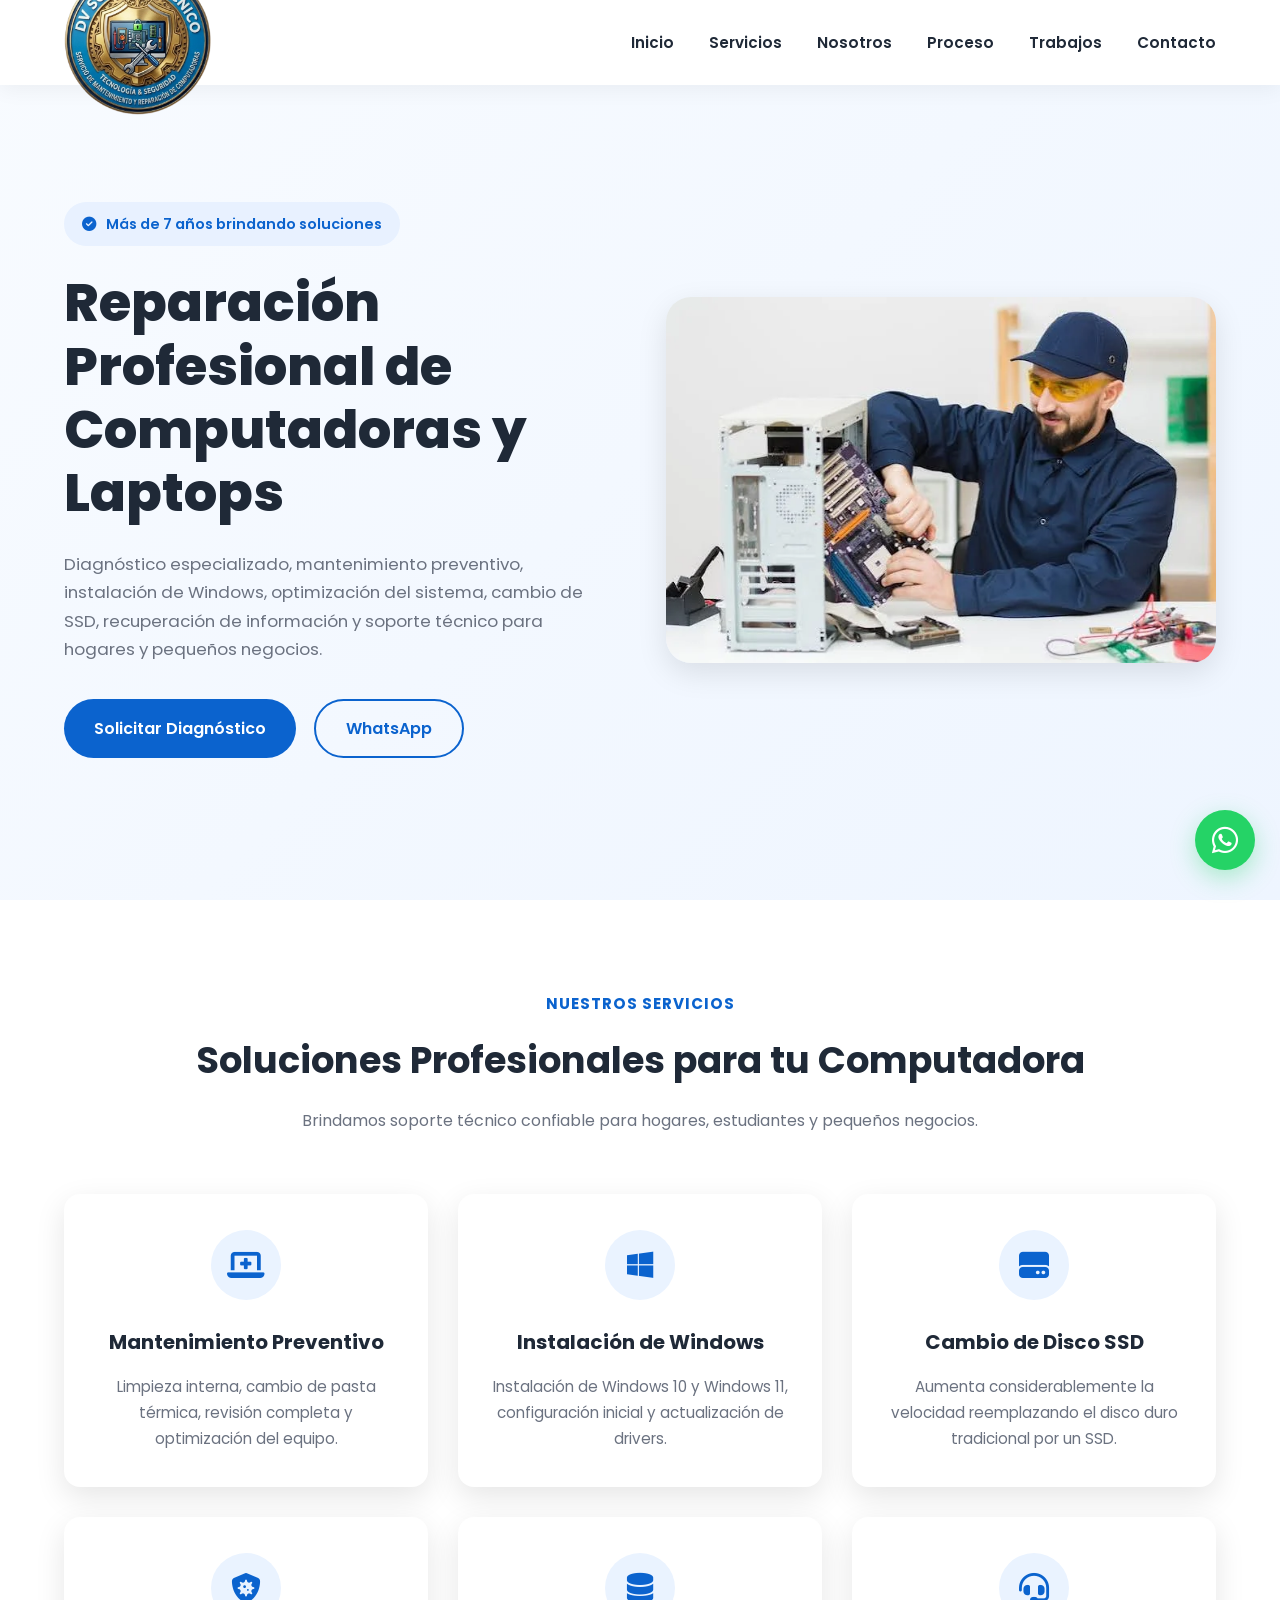
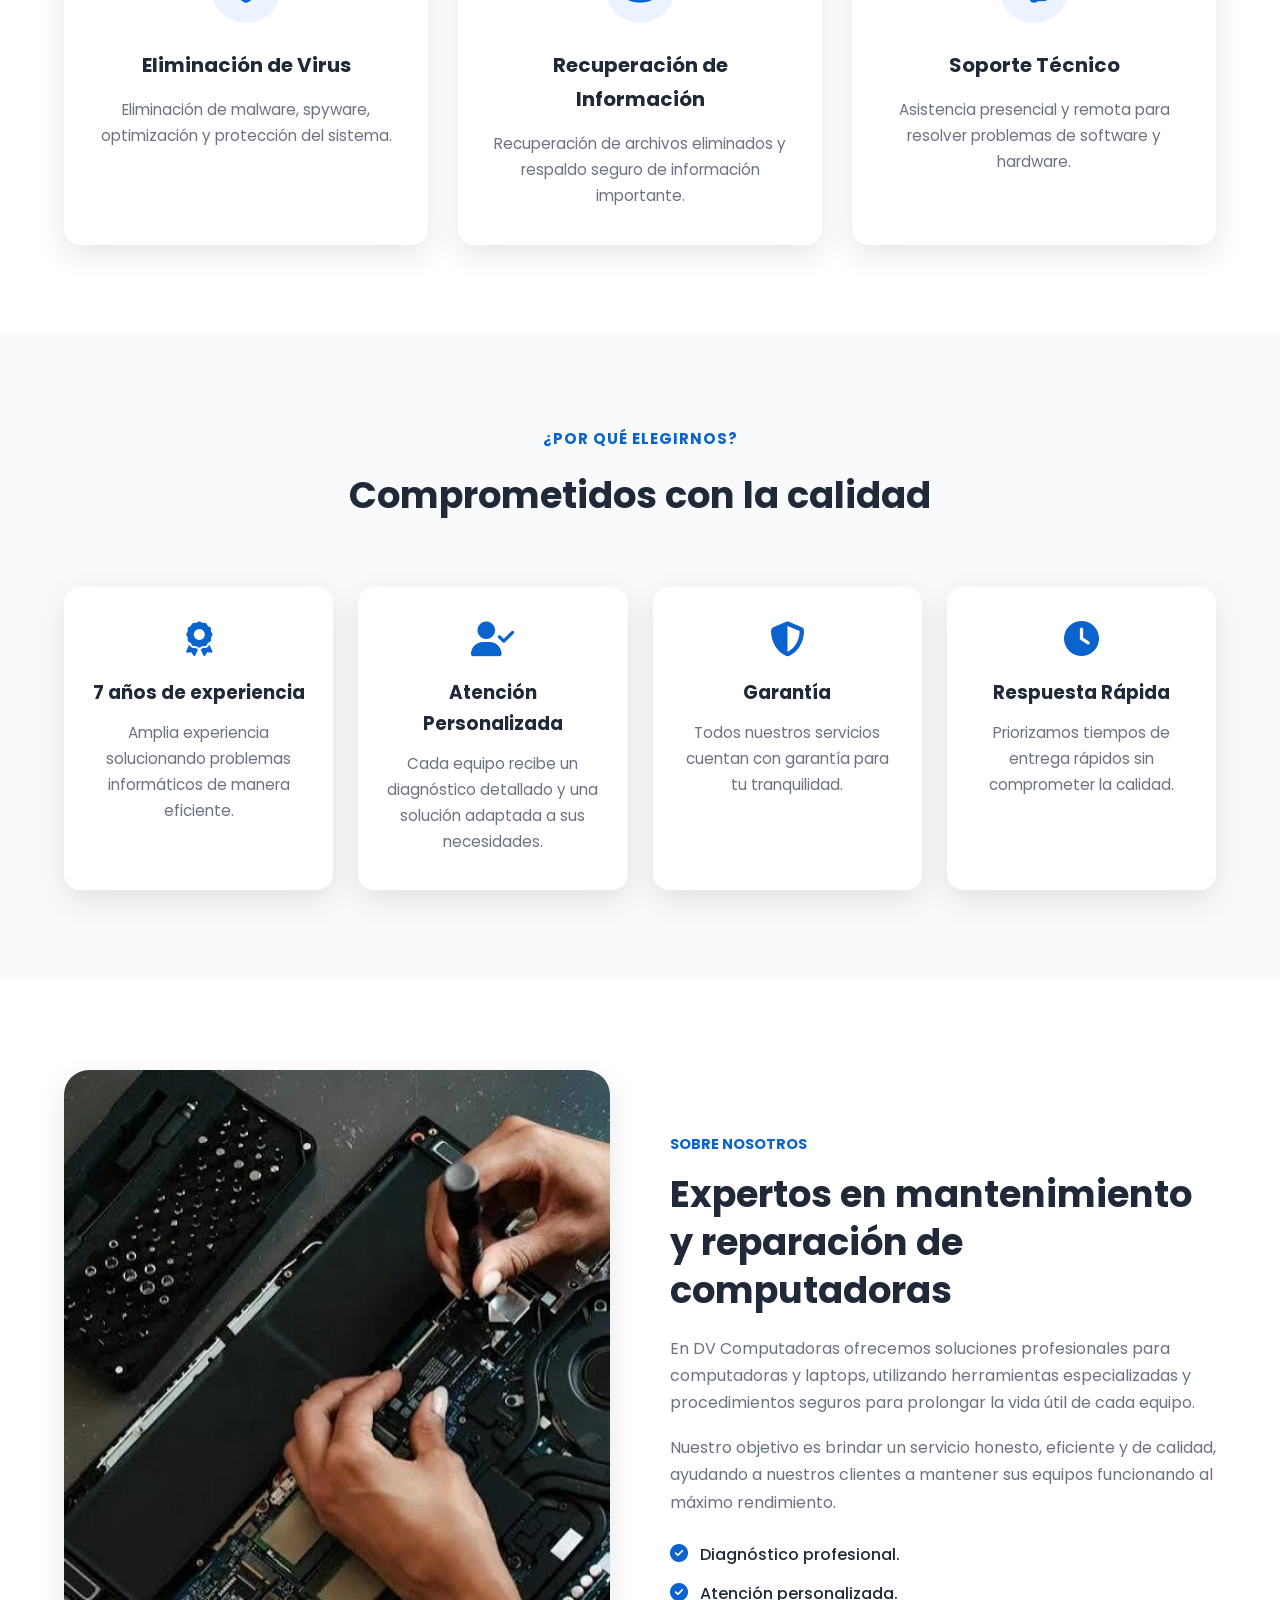
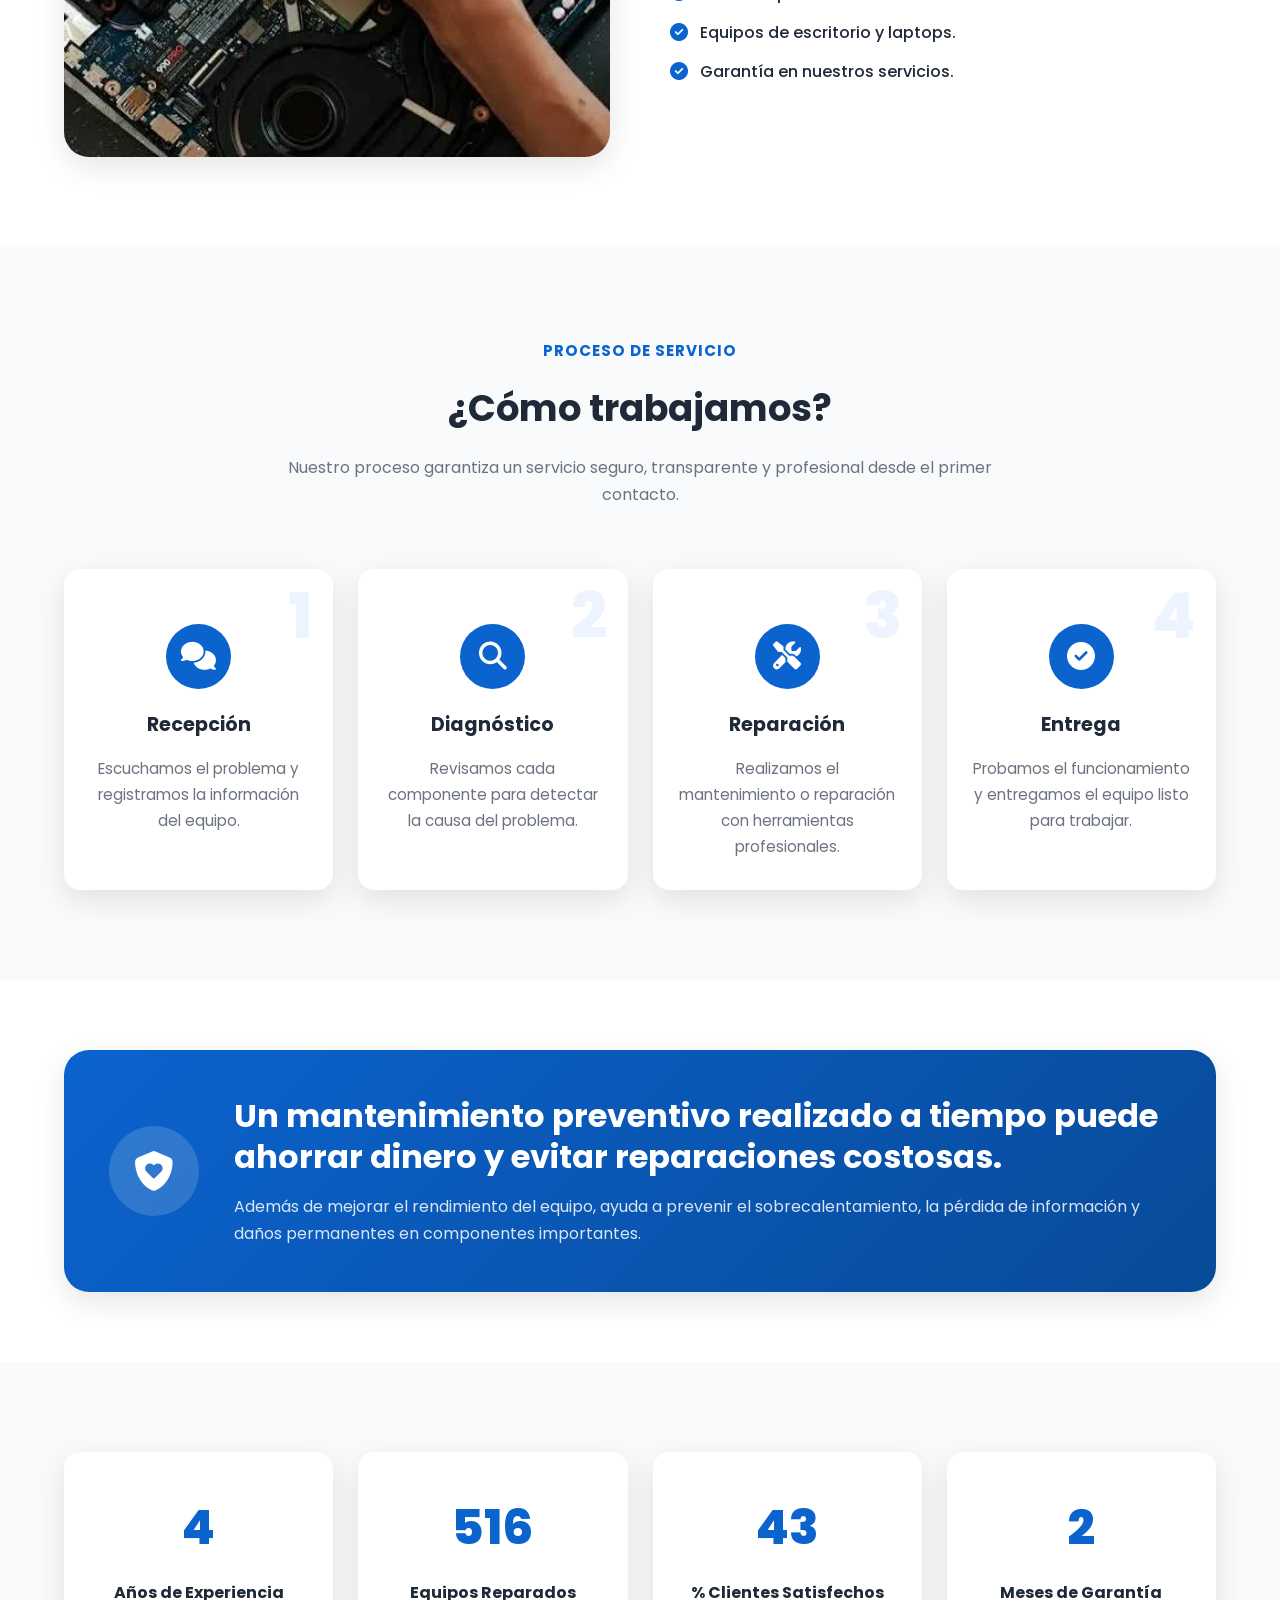
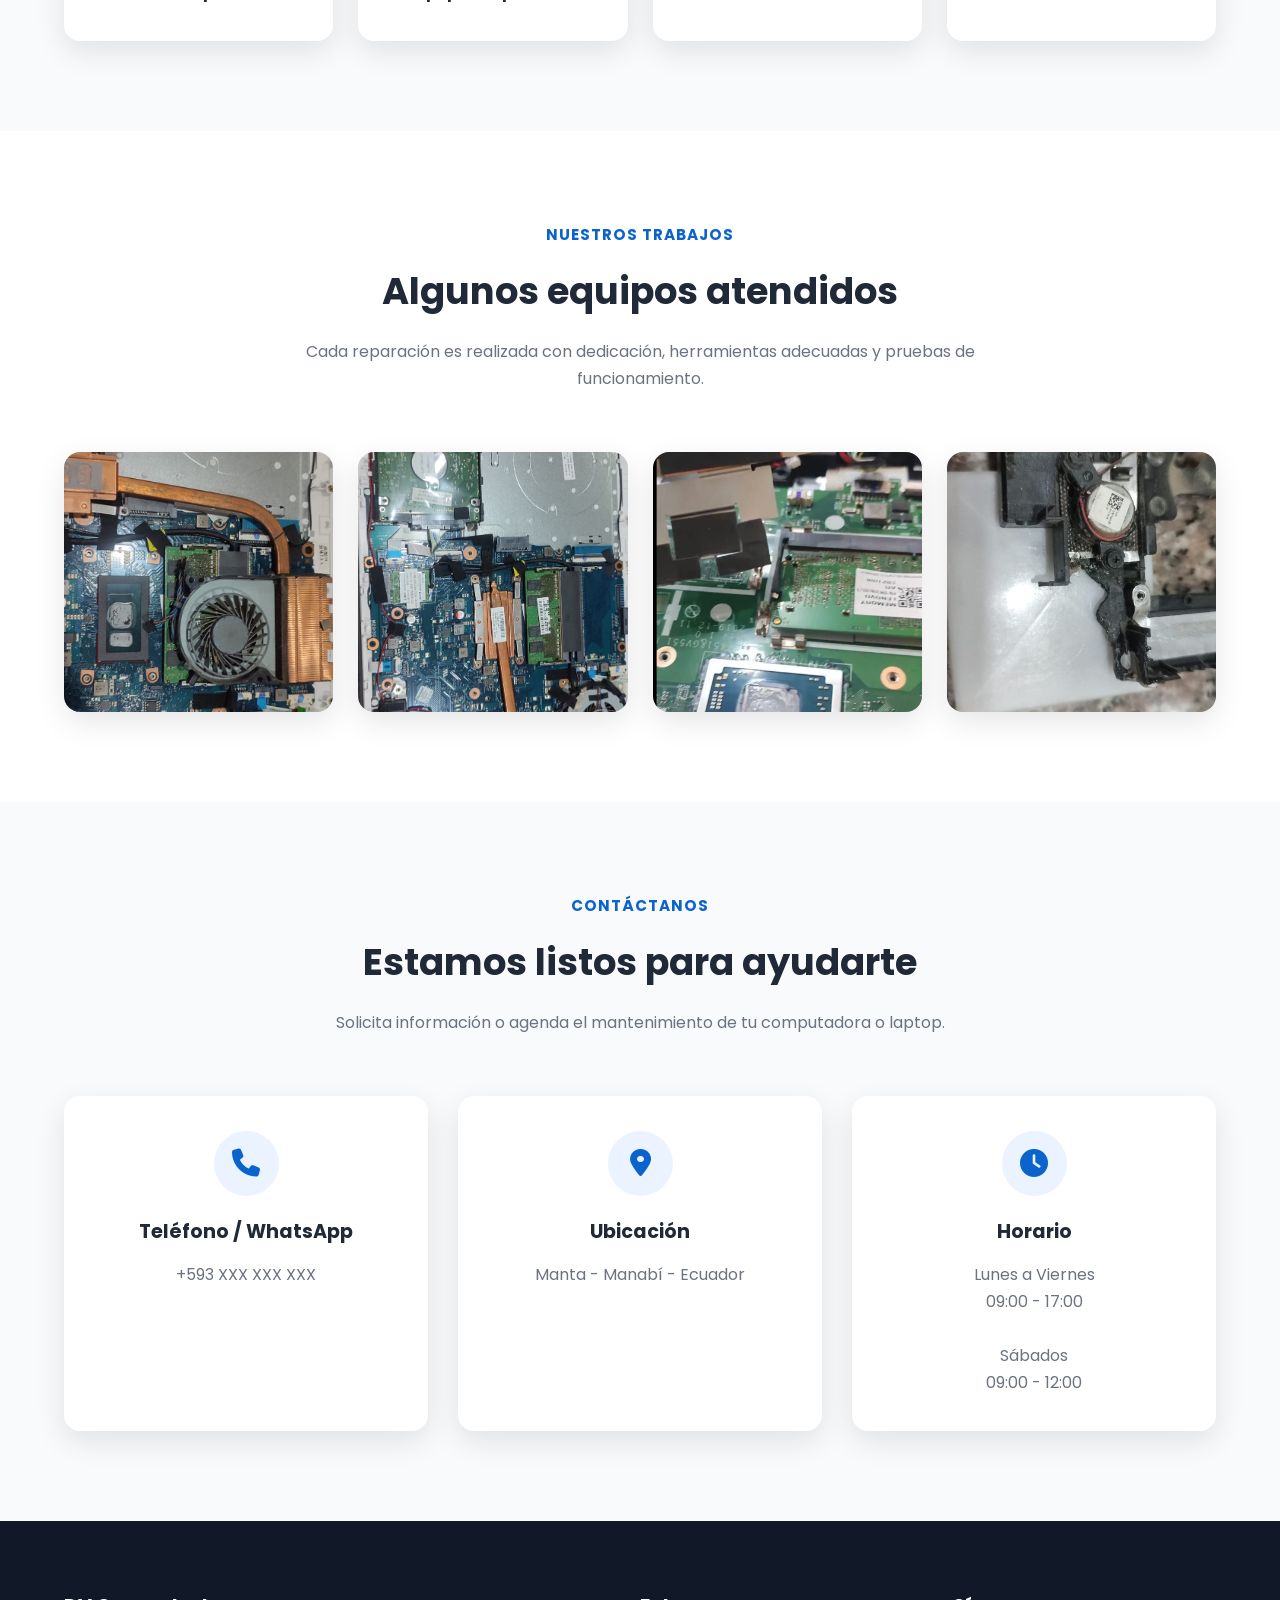
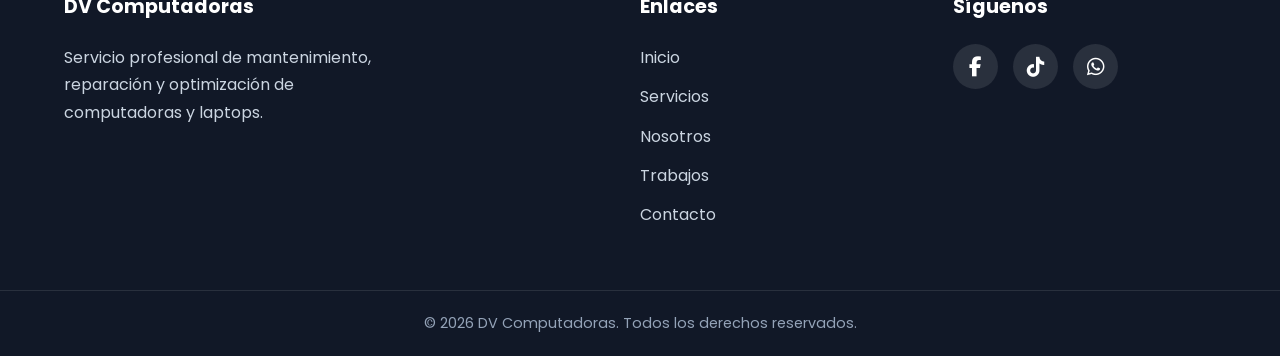
==== index.html @ c97ea5f9 "Update index.html" ====
<!DOCTYPE html>
<html lang="es">

<head>

    <meta charset="UTF-8">
    <meta http-equiv="X-UA-Compatible" content="IE=edge">

    <meta name="viewport"
        content="width=device-width, initial-scale=1.0">

    <title>
        DV Computadoras | Mantenimiento y Reparación de Computadoras en Manta
    </title>

    <meta name="description"
        content="Servicio profesional de mantenimiento y reparación de computadoras y laptops en Manta. Instalación de Windows, cambio de SSD, eliminación de virus, recuperación de información y soporte técnico.">

    <meta name="keywords"
        content="computadoras, laptops, mantenimiento, reparación, windows, SSD, soporte técnico, Manta, Ecuador">

    <meta name="author"
        content="DV Computadoras">

    <meta name="theme-color"
        content="#0b63ce">

    <!-- Favicon -->

    <link rel="icon"
        href="imagenes/favicon.png">

    <!-- Google Fonts -->

    <link rel="preconnect"
        href="https://fonts.googleapis.com">

    <link rel="preconnect"
        href="https://fonts.gstatic.com"
        crossorigin>

    <link href="https://fonts.googleapis.com/css2?family=Poppins:wght@300;400;500;600;700;800&display=swap"
        rel="stylesheet">

    <!-- FontAwesome -->

    <link rel="stylesheet"
        href="https://cdnjs.cloudflare.com/ajax/libs/font-awesome/6.5.2/css/all.min.css">

    <!-- CSS -->

    <link rel="stylesheet"
        href="style.css">

</head>

<body>

<!--=================================
PRELOADER
==================================-->

<div id="preloader">

    <div class="loader">

        <span></span>
        <span></span>
        <span></span>

    </div>

</div>

<!--=================================
BOTÓN IR ARRIBA
==================================-->

<button id="btn-top">

    <i class="fas fa-chevron-up"></i>

</button>

<!--=================================
WHATSAPP
==================================-->

<a href="https://wa.me/593987586172"
   class="whatsapp"
   target="_blank">

    <i class="fab fa-whatsapp"></i>

</a>

<!--=================================
HEADER
==================================-->

<header>

    <div class="container nav">

        <a href="#inicio"
           class="logo">

            <img src="imagenes/logo.png"
                 alt="DV Computadoras">

        </a>

        <nav id="menu">

            <a href="#inicio">Inicio</a>

            <a href="#servicios">Servicios</a>

            <a href="#nosotros">Nosotros</a>

            <a href="#proceso">Proceso</a>

            <a href="#galeria">Trabajos</a>

            <a href="#contacto">Contacto</a>

        </nav>

        <div class="menu-toggle">

            <i class="fas fa-bars"></i>

        </div>

    </div>

</header>

<!--=================================
HERO
==================================-->

<section id="inicio"
         class="hero">

    <div class="container hero-grid">

        <div class="hero-text">

            <span class="badge">

                <i class="fas fa-circle-check"></i>

                Más de 7 años brindando soluciones

            </span>

            <h1>

                Reparación Profesional de
                Computadoras y Laptops

            </h1>

            <p>

                Diagnóstico especializado,
                mantenimiento preventivo,
                instalación de Windows,
                optimización del sistema,
                cambio de SSD,
                recuperación de información
                y soporte técnico para hogares
                y pequeños negocios.

            </p>

            <div class="hero-buttons">

                <a href="#contacto"
                   class="btn">

                    Solicitar Diagnóstico

                </a>

                <a href="https://wa.me/593000000000"
                   class="btn btn-outline"
                   target="_blank">

                    WhatsApp

                </a>

            </div>

        </div>

        <div class="hero-image">

            <img src="imagenes/hero.webp"
                 alt="Técnico reparando computadora">

        </div>

    </div>

</section>
<!--=================================
SERVICIOS
==================================-->

<section id="servicios" class="services">

    <div class="container">

        <div class="section-title">

            <span>Nuestros Servicios</span>

            <h2>Soluciones Profesionales para tu Computadora</h2>

            <p>
                Brindamos soporte técnico confiable para hogares,
                estudiantes y pequeños negocios.
            </p>

        </div>

        <div class="services-grid">

            <article class="service-card">

                <i class="fas fa-laptop-medical"></i>

                <h3>Mantenimiento Preventivo</h3>

                <p>
                    Limpieza interna, cambio de pasta térmica,
                    revisión completa y optimización del equipo.
                </p>

            </article>

            <article class="service-card">

                <i class="fab fa-windows"></i>

                <h3>Instalación de Windows</h3>

                <p>
                    Instalación de Windows 10 y Windows 11,
                    configuración inicial y actualización de drivers.
                </p>

            </article>

            <article class="service-card">

                <i class="fas fa-hard-drive"></i>

                <h3>Cambio de Disco SSD</h3>

                <p>
                    Aumenta considerablemente la velocidad
                    reemplazando el disco duro tradicional por un SSD.
                </p>

            </article>

            <article class="service-card">

                <i class="fas fa-shield-virus"></i>

                <h3>Eliminación de Virus</h3>

                <p>
                    Eliminación de malware, spyware,
                    optimización y protección del sistema.
                </p>

            </article>

            <article class="service-card">

                <i class="fas fa-database"></i>

                <h3>Recuperación de Información</h3>

                <p>
                    Recuperación de archivos eliminados
                    y respaldo seguro de información importante.
                </p>

            </article>

            <article class="service-card">

                <i class="fas fa-headset"></i>

                <h3>Soporte Técnico</h3>

                <p>
                    Asistencia presencial y remota
                    para resolver problemas de software y hardware.
                </p>

            </article>

        </div>

    </div>

</section>

<!--=================================
POR QUÉ ELEGIRNOS
==================================-->

<section class="why-us">

    <div class="container">

        <div class="section-title">

            <span>¿Por qué elegirnos?</span>

            <h2>Comprometidos con la calidad</h2>

        </div>

        <div class="why-grid">

            <div class="why-card">

                <i class="fas fa-award"></i>

                <h3>7 años de experiencia</h3>

                <p>
                    Amplia experiencia solucionando
                    problemas informáticos de manera eficiente.
                </p>

            </div>

            <div class="why-card">

                <i class="fas fa-user-check"></i>

                <h3>Atención Personalizada</h3>

                <p>
                    Cada equipo recibe un diagnóstico
                    detallado y una solución adaptada a sus necesidades.
                </p>

            </div>

            <div class="why-card">

                <i class="fas fa-shield-alt"></i>

                <h3>Garantía</h3>

                <p>
                    Todos nuestros servicios cuentan
                    con garantía para tu tranquilidad.
                </p>

            </div>

            <div class="why-card">

                <i class="fas fa-clock"></i>

                <h3>Respuesta Rápida</h3>

                <p>
                    Priorizamos tiempos de entrega
                    rápidos sin comprometer la calidad.
                </p>

            </div>

        </div>

    </div>

</section>

<!--=================================
NOSOTROS
==================================-->

<section id="nosotros" class="about">

    <div class="container about-grid">

        <div class="about-image">

            <img src="imagenes/tecnico.webp"
                 alt="Técnico de DV Computadoras">

        </div>

        <div class="about-content">

            <span class="section-tag">
                Sobre Nosotros
            </span>

            <h2>
                Expertos en mantenimiento y reparación
                de computadoras
            </h2>

            <p>

                En DV Computadoras ofrecemos soluciones
                profesionales para computadoras y laptops,
                utilizando herramientas especializadas y
                procedimientos seguros para prolongar la vida
                útil de cada equipo.

            </p>

            <p>

                Nuestro objetivo es brindar un servicio
                honesto, eficiente y de calidad,
                ayudando a nuestros clientes a mantener
                sus equipos funcionando al máximo rendimiento.

            </p>

            <ul class="about-list">

                <li>
                    <i class="fas fa-check-circle"></i>
                    Diagnóstico profesional.
                </li>

                <li>
                    <i class="fas fa-check-circle"></i>
                    Atención personalizada.
                </li>

                <li>
                    <i class="fas fa-check-circle"></i>
                    Equipos de escritorio y laptops.
                </li>

                <li>
                    <i class="fas fa-check-circle"></i>
                    Garantía en nuestros servicios.
                </li>

            </ul>

        </div>

    </div>

</section>
<!--==================================================
PROCESO DEL SERVICIO
===================================================-->

<section id="proceso" class="process">

    <div class="container">

        <div class="section-title">

            <span>Proceso de Servicio</span>

            <h2>¿Cómo trabajamos?</h2>

            <p>
                Nuestro proceso garantiza un servicio seguro,
                transparente y profesional desde el primer contacto.
            </p>

        </div>

        <div class="process-grid">

            <div class="process-card">

                <div class="number">1</div>

                <i class="fas fa-comments"></i>

                <h3>Recepción</h3>

                <p>
                    Escuchamos el problema y registramos la información del equipo.
                </p>

            </div>

            <div class="process-card">

                <div class="number">2</div>

                <i class="fas fa-magnifying-glass"></i>

                <h3>Diagnóstico</h3>

                <p>
                    Revisamos cada componente para detectar la causa del problema.
                </p>

            </div>

            <div class="process-card">

                <div class="number">3</div>

                <i class="fas fa-screwdriver-wrench"></i>

                <h3>Reparación</h3>

                <p>
                    Realizamos el mantenimiento o reparación con herramientas profesionales.
                </p>

            </div>

            <div class="process-card">

                <div class="number">4</div>

                <i class="fas fa-circle-check"></i>

                <h3>Entrega</h3>

                <p>
                    Probamos el funcionamiento y entregamos el equipo listo para trabajar.
                </p>

            </div>

        </div>

    </div>

</section>

<!--==================================================
MANTENIMIENTO PREVENTIVO
===================================================-->

<section class="maintenance">

    <div class="container maintenance-box">

        <div class="maintenance-icon">

            <i class="fas fa-shield-heart"></i>

        </div>

        <div class="maintenance-content">

            <h2>
                Un mantenimiento preventivo realizado a tiempo
                puede ahorrar dinero y evitar reparaciones costosas.
            </h2>

            <p>

                Además de mejorar el rendimiento del equipo,
                ayuda a prevenir el sobrecalentamiento,
                la pérdida de información y daños permanentes
                en componentes importantes.

            </p>

        </div>

    </div>

</section>

<!--==================================================
CONTADORES
===================================================-->

<section class="counter-section">

    <div class="container">

        <div class="counter-grid">

            <div class="counter-card">

                <span class="counter" data-target="7">0</span>

                <h3>Años de Experiencia</h3>

            </div>

            <div class="counter-card">

                <span class="counter" data-target="1200">0</span>

                <h3>Equipos Reparados</h3>

            </div>

            <div class="counter-card">

                <span class="counter" data-target="98">0</span>

                <h3>% Clientes Satisfechos</h3>

            </div>

            <div class="counter-card">

                <span class="counter" data-target="3">0</span>

                <h3>Meses de Garantía</h3>

            </div>

        </div>

    </div>

</section>

<!--==================================================
GALERÍA
===================================================-->

<section id="galeria" class="gallery">

    <div class="container">

        <div class="section-title">

            <span>Nuestros Trabajos</span>

            <h2>Algunos equipos atendidos</h2>

            <p>

                Cada reparación es realizada con dedicación,
                herramientas adecuadas y pruebas de funcionamiento.

            </p>

        </div>

        <div class="gallery-grid">

            <div class="gallery-item">

                <img src="imagenes/trabajo1.jpg"
                     alt="Trabajo 1">

            </div>

            <div class="gallery-item">

                <img src="imagenes/trabajo2.jpg"
                     alt="Trabajo 2">

            </div>

            <div class="gallery-item">

                <img src="imagenes/trabajo3.jpg"
                     alt="Trabajo 3">

            </div>

            <div class="gallery-item">

                <img src="imagenes/trabajo4.jpg"
                     alt="Trabajo 4">

            </div>

        </div>

    </div>

</section>
<!--==================================================
CONTACTO
===================================================-->

<section id="contacto" class="contact">

    <div class="container">

        <div class="section-title">

            <span>Contáctanos</span>

            <h2>Estamos listos para ayudarte</h2>

            <p>
                Solicita información o agenda el mantenimiento
                de tu computadora o laptop.
            </p>

        </div>

        <div class="contact-grid">

            <div class="contact-card">

                <i class="fas fa-phone"></i>

                <h3>Teléfono / WhatsApp</h3>

                <p>+593 XXX XXX XXX</p>

            </div>

            <div class="contact-card">

                <i class="fas fa-location-dot"></i>

                <h3>Ubicación</h3>

                <p>Manta - Manabí - Ecuador</p>

            </div>

            <div class="contact-card">

                <i class="fas fa-clock"></i>

                <h3>Horario</h3>

                <p>
                    Lunes a Viernes<br>
                    09:00 - 17:00<br><br>

                    Sábados<br>
                    09:00 - 12:00
                </p>

            </div>

        </div>

    </div>

</section>

<!--==================================================
FOOTER
===================================================-->

<footer>

    <div class="container footer-grid">

        <div>

    <h3>DV Computadoras</h3>

    <p>

        Servicio profesional de mantenimiento,
        reparación y optimización de computadoras
        y laptops.

    </p>

</div>
        <div>

            <h3>Enlaces</h3>

            <ul>

                <li><a href="#inicio">Inicio</a></li>

                <li><a href="#servicios">Servicios</a></li>

                <li><a href="#nosotros">Nosotros</a></li>

                <li><a href="#galeria">Trabajos</a></li>

                <li><a href="#contacto">Contacto</a></li>

            </ul>

        </div>

        <div>

            <h3>Síguenos</h3>

            <div class="social">

                <a href="https://www.facebook.com/"
                   target="_blank">

                    <i class="fab fa-facebook-f"></i>

                </a>

                <a href="https://www.tiktok.com/@dvcomputadoras"
                   target="_blank">

                    <i class="fab fa-tiktok"></i>

                </a>

                <a href="https://wa.me/593000000000"
                   target="_blank">

                    <i class="fab fa-whatsapp"></i>

                </a>

            </div>

        </div>

    </div>

    <div class="copyright">

        © 2026 DV Computadoras.
        Todos los derechos reservados.

    </div>

</footer>

<!--==================================================
SCRIPT
===================================================-->

<script src="script.js"></script>

</body>
</html>
---- style.css ----
/*==================================================
DV COMPUTADORAS V11
STYLE.CSS
==================================================*/

/*==================================================
GOOGLE FONTS
==================================================*/

@import url('https://fonts.googleapis.com/css2?family=Poppins:wght@300;400;500;600;700;800&display=swap');

/*==================================================
VARIABLES
==================================================*/

:root{

    --primary:#0B63CE;
    --primary-dark:#084A99;
    --secondary:#1F2937;
    --accent:#25D366;

    --white:#ffffff;
    --light:#f5f7fb;
    --gray:#6b7280;
    --border:#e5e7eb;

    --shadow:0 10px 30px rgba(0,0,0,.10);
    --radius:16px;

    --transition:.35s ease;

}

/*==================================================
RESET
==================================================*/

*{
    margin:0;
    padding:0;
    box-sizing:border-box;
}

html{

    scroll-behavior:smooth;

}

body{

    font-family:'Poppins',sans-serif;

    background:var(--light);

    color:var(--secondary);

    line-height:1.7;

    overflow-x:hidden;

}

img{

    max-width:100%;

    display:block;

}

a{

    text-decoration:none;

    color:inherit;

}

ul{

    list-style:none;

}

button{

    border:none;

    cursor:pointer;

    font-family:inherit;

}

/*==================================================
CONTENEDOR
==================================================*/

.container{

    width:90%;

    max-width:1280px;

    margin:auto;

}

/*==================================================
SECCIONES
==================================================*/

section{

    padding:90px 0;

}

.section-title{

    text-align:center;

    margin-bottom:60px;

}

.section-title span{

    color:var(--primary);

    font-weight:700;

    text-transform:uppercase;

    letter-spacing:1px;

    font-size:.95rem;

}

.section-title h2{

    margin-top:12px;

    font-size:2.3rem;

    font-weight:700;

    color:var(--secondary);

}

.section-title p{

    margin-top:15px;

    color:var(--gray);

    max-width:720px;

    margin-left:auto;

    margin-right:auto;

}

/*==================================================
PRELOADER
==================================================*/

#preloader{

    position:fixed;

    inset:0;

    background:#fff;

    display:flex;

    justify-content:center;

    align-items:center;

    z-index:99999;

    transition:.5s;

}

.loader{

    display:flex;

    gap:10px;

}

.loader span{

    width:18px;

    height:18px;

    border-radius:50%;

    background:var(--primary);

    animation:loader .8s infinite alternate;

}

.loader span:nth-child(2){

    animation-delay:.2s;

}

.loader span:nth-child(3){

    animation-delay:.4s;

}

@keyframes loader{

    from{

        transform:translateY(0);

        opacity:.5;

    }

    to{

        transform:translateY(-15px);

        opacity:1;

    }

}

/*==================================================
BOTÓN IR ARRIBA
==================================================*/

#btn-top{

    position:fixed;

    right:25px;

    bottom:95px;

    width:48px;

    height:48px;

    border-radius:50%;

    background:var(--primary);

    color:#fff;

    display:flex;

    justify-content:center;

    align-items:center;

    font-size:18px;

    opacity:0;

    visibility:hidden;

    transition:var(--transition);

    z-index:999;

    box-shadow:var(--shadow);

}

#btn-top.show{

    opacity:1;

    visibility:visible;

}

#btn-top:hover{

    background:var(--primary-dark);

    transform:translateY(-4px);

}

/*==================================================
WHATSAPP
==================================================*/

.whatsapp{

    position:fixed;

    right:25px;

    bottom:30px;

    width:60px;

    height:60px;

    border-radius:50%;

    background:var(--accent);

    color:#fff;

    display:flex;

    justify-content:center;

    align-items:center;

    font-size:30px;

    z-index:999;

    box-shadow:0 8px 25px rgba(37,211,102,.35);

    transition:var(--transition);

    animation:whatsappPulse 2s infinite;

}

.whatsapp:hover{

    transform:scale(1.08);

}

@keyframes whatsappPulse{

    0%{

        box-shadow:0 0 0 0 rgba(37,211,102,.45);

    }

    70%{

        box-shadow:0 0 0 18px rgba(37,211,102,0);

    }

    100%{

        box-shadow:0 0 0 0 rgba(37,211,102,0);

    }

}
/*==================================================
HEADER
==================================================*/

header{

    position:fixed;

    top:0;

    left:0;

    width:100%;

    background:rgba(255,255,255,.95);

    backdrop-filter:blur(10px);

    z-index:1000;

    box-shadow:0 5px 20px rgba(0,0,0,.05);

}

.nav{

    height:85px;

    display:flex;

    align-items:center;

    justify-content:space-between;

}

/*==================================================
LOGO
==================================================*/

.logo img{

    width:150px;

    height:auto;

    transition:var(--transition);

}

.logo img:hover{

    transform:scale(1.05);

}


/*==================================================
MENU
==================================================*/

nav{

    display:flex;

    align-items:center;

    gap:35px;

}

nav a{

    font-size:.95rem;

    font-weight:600;

    color:var(--secondary);

    position:relative;

    transition:var(--transition);

}


nav a::after{

    content:"";

    position:absolute;

    left:0;

    bottom:-8px;

    width:0;

    height:3px;

    background:var(--primary);

    border-radius:10px;

    transition:var(--transition);

}


nav a:hover{

    color:var(--primary);

}


nav a:hover::after{

    width:100%;

}


/*==================================================
MENU MOBILE
==================================================*/

.menu-toggle{

    display:none;

    font-size:28px;

    color:var(--secondary);

}


/*==================================================
HERO
==================================================*/

.hero{

    padding-top:150px;

    min-height:100vh;

    display:flex;

    align-items:center;

    background:

    linear-gradient(
        135deg,
        #f8fbff,
        #eef5ff
    );

}


.hero-grid{

    display:grid;

    grid-template-columns:1fr 1fr;

    align-items:center;

    gap:50px;

}


/*==================================================
HERO TEXTO
==================================================*/

.badge{

    display:inline-flex;

    align-items:center;

    gap:10px;

    background:#e8f1ff;

    color:var(--primary);

    padding:10px 18px;

    border-radius:50px;

    font-size:.9rem;

    font-weight:600;

    margin-bottom:25px;

    animation:fadeDown .8s ease;

}


.hero-text h1{

    font-size:3.3rem;

    line-height:1.2;

    font-weight:800;

    color:var(--secondary);

    margin-bottom:25px;

    animation:fadeUp .9s ease;

}


.hero-text p{

    color:var(--gray);

    font-size:1.05rem;

    max-width:600px;

    margin-bottom:35px;

    animation:fadeUp 1s ease;

}


/*==================================================
BOTONES HERO
==================================================*/

.hero-buttons{

    display:flex;

    gap:18px;

    animation:fadeUp 1.1s ease;

}


.btn{

    display:inline-flex;

    justify-content:center;

    align-items:center;

    padding:14px 30px;

    background:var(--primary);

    color:#fff;

    border-radius:50px;

    font-weight:600;

    transition:var(--transition);

}


.btn:hover{

    background:var(--primary-dark);

    transform:translateY(-4px);

}


.btn-outline{

    background:transparent;

    color:var(--primary);

    border:2px solid var(--primary);

}


.btn-outline:hover{

    background:var(--primary);

    color:#fff;

}


/*==================================================
HERO IMAGEN
==================================================*/

.hero-image{

    position:relative;

    animation:fadeLeft 1s ease;

}


.hero-image img{

    width:100%;

    max-width:550px;

    margin:auto;

    border-radius:25px;

    box-shadow:var(--shadow);

}


/*==================================================
ANIMACIONES
==================================================*/

@keyframes fadeUp{

    from{

        opacity:0;

        transform:translateY(40px);

    }

    to{

        opacity:1;

        transform:translateY(0);

    }

}


@keyframes fadeDown{

    from{

        opacity:0;

        transform:translateY(-30px);

    }

    to{

        opacity:1;

        transform:translateY(0);

    }

}


@keyframes fadeLeft{

    from{

        opacity:0;

        transform:translateX(50px);

    }

    to{

        opacity:1;

        transform:translateX(0);

    }

}
/*==================================================
SERVICIOS
==================================================*/

.services{

    background:#fff;

}


.services-grid{

    display:grid;

    grid-template-columns:repeat(3,1fr);

    gap:30px;

}


.service-card{

    background:#fff;

    padding:35px 30px;

    border-radius:var(--radius);

    box-shadow:var(--shadow);

    text-align:center;

    transition:var(--transition);

    border:1px solid transparent;

}


.service-card:hover{

    transform:translateY(-10px);

    border-color:#dbeafe;

}


.service-card i{

    width:70px;

    height:70px;

    display:flex;

    justify-content:center;

    align-items:center;

    margin:0 auto 25px;

    border-radius:50%;

    background:#eaf3ff;

    color:var(--primary);

    font-size:30px;

    transition:var(--transition);

}


.service-card:hover i{

    background:var(--primary);

    color:#fff;

}


.service-card h3{

    font-size:1.25rem;

    margin-bottom:15px;

    color:var(--secondary);

}


.service-card p{

    color:var(--gray);

    font-size:.95rem;

}


/*==================================================
POR QUÉ ELEGIRNOS
==================================================*/

.why-us{

    background:#f8fafc;

}


.why-grid{

    display:grid;

    grid-template-columns:repeat(4,1fr);

    gap:25px;

}


.why-card{

    background:#fff;

    padding:35px 25px;

    text-align:center;

    border-radius:var(--radius);

    box-shadow:var(--shadow);

    transition:var(--transition);

}


.why-card:hover{

    transform:translateY(-8px);

}


.why-card i{

    font-size:35px;

    color:var(--primary);

    margin-bottom:20px;

}


.why-card h3{

    font-size:1.15rem;

    margin-bottom:12px;

}


.why-card p{

    color:var(--gray);

    font-size:.95rem;

}


/*==================================================
NOSOTROS
==================================================*/

.about{

    background:#fff;

}


.about-grid{

    display:grid;

    grid-template-columns:1fr 1fr;

    align-items:center;

    gap:60px;

}


.about-image img{

    width:100%;

    border-radius:25px;

    box-shadow:var(--shadow);

}


.section-tag{

    display:inline-block;

    color:var(--primary);

    font-weight:700;

    text-transform:uppercase;

    font-size:.9rem;

    margin-bottom:15px;

}


.about-content h2{

    font-size:2.3rem;

    line-height:1.3;

    margin-bottom:20px;

}


.about-content p{

    color:var(--gray);

    margin-bottom:18px;

}


/*==================================================
LISTA NOSOTROS
==================================================*/

.about-list{

    margin-top:25px;

}


.about-list li{

    display:flex;

    align-items:center;

    gap:12px;

    margin-bottom:12px;

    font-weight:500;

}


.about-list i{

    color:var(--primary);

    font-size:18px;

}
/*==================================================
PROCESO DEL SERVICIO
==================================================*/

.process{

    background:#f8fafc;

}


.process-grid{

    display:grid;

    grid-template-columns:repeat(4,1fr);

    gap:25px;

}


.process-card{

    position:relative;

    background:#fff;

    padding:40px 25px 30px;

    text-align:center;

    border-radius:var(--radius);

    box-shadow:var(--shadow);

    overflow:hidden;

    transition:var(--transition);

}


.process-card:hover{

    transform:translateY(-8px);

}


/* Número del paso */

.process-card .number{

    position:absolute;

    top:15px;

    right:20px;

    font-size:4rem;

    font-weight:800;

    color:#eef4ff;

    line-height:1;

}


.process-card i{

    position:relative;

    width:65px;

    height:65px;

    display:flex;

    align-items:center;

    justify-content:center;

    margin:15px auto 20px;

    border-radius:50%;

    background:var(--primary);

    color:#fff;

    font-size:28px;

}


.process-card h3{

    margin-bottom:15px;

    font-size:1.2rem;

}


.process-card p{

    color:var(--gray);

    font-size:.95rem;

}


/*==================================================
MANTENIMIENTO PREVENTIVO
==================================================*/

.maintenance{

    padding:70px 0;

    background:#fff;

}


.maintenance-box{

    display:flex;

    align-items:center;

    gap:35px;

    background:

    linear-gradient(
        135deg,
        #0b63ce,
        #084a99
    );

    padding:45px;

    border-radius:25px;

    color:#fff;

    box-shadow:var(--shadow);

}


.maintenance-icon{

    min-width:90px;

    height:90px;

    display:flex;

    align-items:center;

    justify-content:center;

    background:rgba(255,255,255,.15);

    border-radius:50%;

}


.maintenance-icon i{

    font-size:40px;

}


.maintenance-content h2{

    font-size:2rem;

    line-height:1.3;

    margin-bottom:15px;

}


.maintenance-content p{

    color:rgba(255,255,255,.85);

}


/*==================================================
CONTADORES
==================================================*/

.counter-section{

    background:#f8fafc;

}


.counter-grid{

    display:grid;

    grid-template-columns:repeat(4,1fr);

    gap:25px;

}


.counter-card{

    background:#fff;

    padding:35px 20px;

    text-align:center;

    border-radius:var(--radius);

    box-shadow:var(--shadow);

}


.counter-card .counter{

    display:block;

    color:var(--primary);

    font-size:3rem;

    font-weight:800;

    margin-bottom:10px;

}


.counter-card h3{

    font-size:1rem;

    color:var(--secondary);

}
/*==================================================
GALERÍA DE TRABAJOS
==================================================*/

.gallery{

    background:#fff;

}


.gallery-grid{

    display:grid;

    grid-template-columns:repeat(4,1fr);

    gap:25px;

}


.gallery-item{

    overflow:hidden;

    border-radius:var(--radius);

    box-shadow:var(--shadow);

    height:260px;

    background:#eee;

}


.gallery-item img{

    width:100%;

    height:100%;

    object-fit:cover;

    transition:var(--transition);

}


.gallery-item:hover img{

    transform:scale(1.08);

}


/*==================================================
CONTACTO
==================================================*/

.contact{

    background:#f8fafc;

}


.contact-grid{

    display:grid;

    grid-template-columns:repeat(3,1fr);

    gap:30px;

}


.contact-card{

    background:#fff;

    text-align:center;

    padding:35px 25px;

    border-radius:var(--radius);

    box-shadow:var(--shadow);

    transition:var(--transition);

}


.contact-card:hover{

    transform:translateY(-8px);

}


.contact-card i{

    width:65px;

    height:65px;

    display:flex;

    align-items:center;

    justify-content:center;

    margin:0 auto 20px;

    background:#eaf3ff;

    color:var(--primary);

    border-radius:50%;

    font-size:28px;

}


.contact-card h3{

    margin-bottom:12px;

    font-size:1.2rem;

}


.contact-card p{

    color:var(--gray);

}


/*==================================================
FOOTER
==================================================*/

footer{

    background:#111827;

    color:#fff;

    padding-top:70px;

}


.footer-grid{

    display:grid;

    grid-template-columns:2fr 1fr 1fr;

    gap:50px;

    padding-bottom:50px;

}


.footer-logo{

    width:160px;

    margin-bottom:20px;

}


footer p{

    color:#cbd5e1;

    max-width:350px;

}


footer h3{

    margin-bottom:20px;

    font-size:1.2rem;

}


footer ul li{

    margin-bottom:12px;

}


footer ul li a{

    color:#cbd5e1;

    transition:var(--transition);

}


footer ul li a:hover{

    color:#fff;

    padding-left:5px;

}


/*==================================================
REDES SOCIALES
==================================================*/

.social{

    display:flex;

    gap:15px;

}


.social a{

    width:45px;

    height:45px;

    display:flex;

    align-items:center;

    justify-content:center;

    background:rgba(255,255,255,.1);

    border-radius:50%;

    font-size:20px;

    transition:var(--transition);

}


.social a:hover{

    background:var(--primary);

    transform:translateY(-5px);

}


/*==================================================
COPYRIGHT
==================================================*/

.copyright{

    text-align:center;

    border-top:1px solid rgba(255,255,255,.1);

    padding:20px;

    color:#94a3b8;

    font-size:.9rem;

}
/*==================================================
RESPONSIVE DESIGN
TABLETS
==================================================*/

@media(max-width:1024px){


    .hero-grid{

        grid-template-columns:1fr;

        text-align:center;

    }


    .hero-text p{

        margin-left:auto;

        margin-right:auto;

    }


    .hero-buttons{

        justify-content:center;

    }


    .hero-image img{

        max-width:450px;

    }


    .services-grid{

        grid-template-columns:repeat(2,1fr);

    }


    .why-grid{

        grid-template-columns:repeat(2,1fr);

    }


    .process-grid{

        grid-template-columns:repeat(2,1fr);

    }


    .counter-grid{

        grid-template-columns:repeat(2,1fr);

    }


    .gallery-grid{

        grid-template-columns:repeat(2,1fr);

    }


    .about-grid{

        grid-template-columns:1fr;

    }


    .about-image{

        max-width:600px;

        margin:auto;

    }


}


/*==================================================
MÓVILES
==================================================*/

@media(max-width:768px){


    section{

        padding:70px 0;

    }


    .container{

        width:92%;

    }


    /* HEADER */

    .nav{

        height:75px;

    }


    .logo img{

        width:125px;

    }


    nav{

        position:absolute;

        top:75px;

        left:0;

        width:100%;

        background:#fff;

        flex-direction:column;

        gap:0;

        padding:25px 0;

        transform:translateY(-150%);

        opacity:0;

        visibility:hidden;

        transition:.4s;

        box-shadow:var(--shadow);

    }


    nav.active{

        transform:translateY(0);

        opacity:1;

        visibility:visible;

    }


    nav a{

        padding:12px 0;

    }


    .menu-toggle{

        display:block;

    }


    /* HERO */


    .hero{

        padding-top:120px;

    }


    .hero-text h1{

        font-size:2.2rem;

    }


    .hero-text p{

        font-size:.95rem;

    }


    .hero-buttons{

        flex-direction:column;

        align-items:center;

    }


    .btn{

        width:100%;

        max-width:280px;

    }


    .hero-image img{

        border-radius:20px;

    }


    /* TITULOS */


    .section-title h2{

        font-size:1.8rem;

    }


    /* SERVICIOS */


    .services-grid,

    .why-grid,

    .process-grid,

    .counter-grid,

    .gallery-grid,

    .contact-grid{

        grid-template-columns:1fr;

    }


    .service-card,

    .why-card,

    .process-card{

        padding:30px 20px;

    }


    /* MANTENIMIENTO */


    .maintenance-box{

        flex-direction:column;

        text-align:center;

        padding:30px 20px;

    }


    .maintenance-content h2{

        font-size:1.5rem;

    }


    /* GALERÍA */


    .gallery-item{

        height:240px;

    }


    /* CONTACTO */


    .contact-card{

        padding:30px 20px;

    }


    /* FOOTER */


    .footer-grid{

        grid-template-columns:1fr;

        text-align:center;

        gap:35px;

    }


    footer p{

        margin:auto;

    }


    .social{

        justify-content:center;

    }


}


/*==================================================
PANTALLAS PEQUEÑAS
==================================================*/

@media(max-width:400px){


    .hero-text h1{

        font-size:1.9rem;

    }


    .badge{

        font-size:.8rem;

    }


    .whatsapp{

        width:55px;

        height:55px;

        font-size:26px;

    }


    #btn-top{

        right:18px;

    }

}
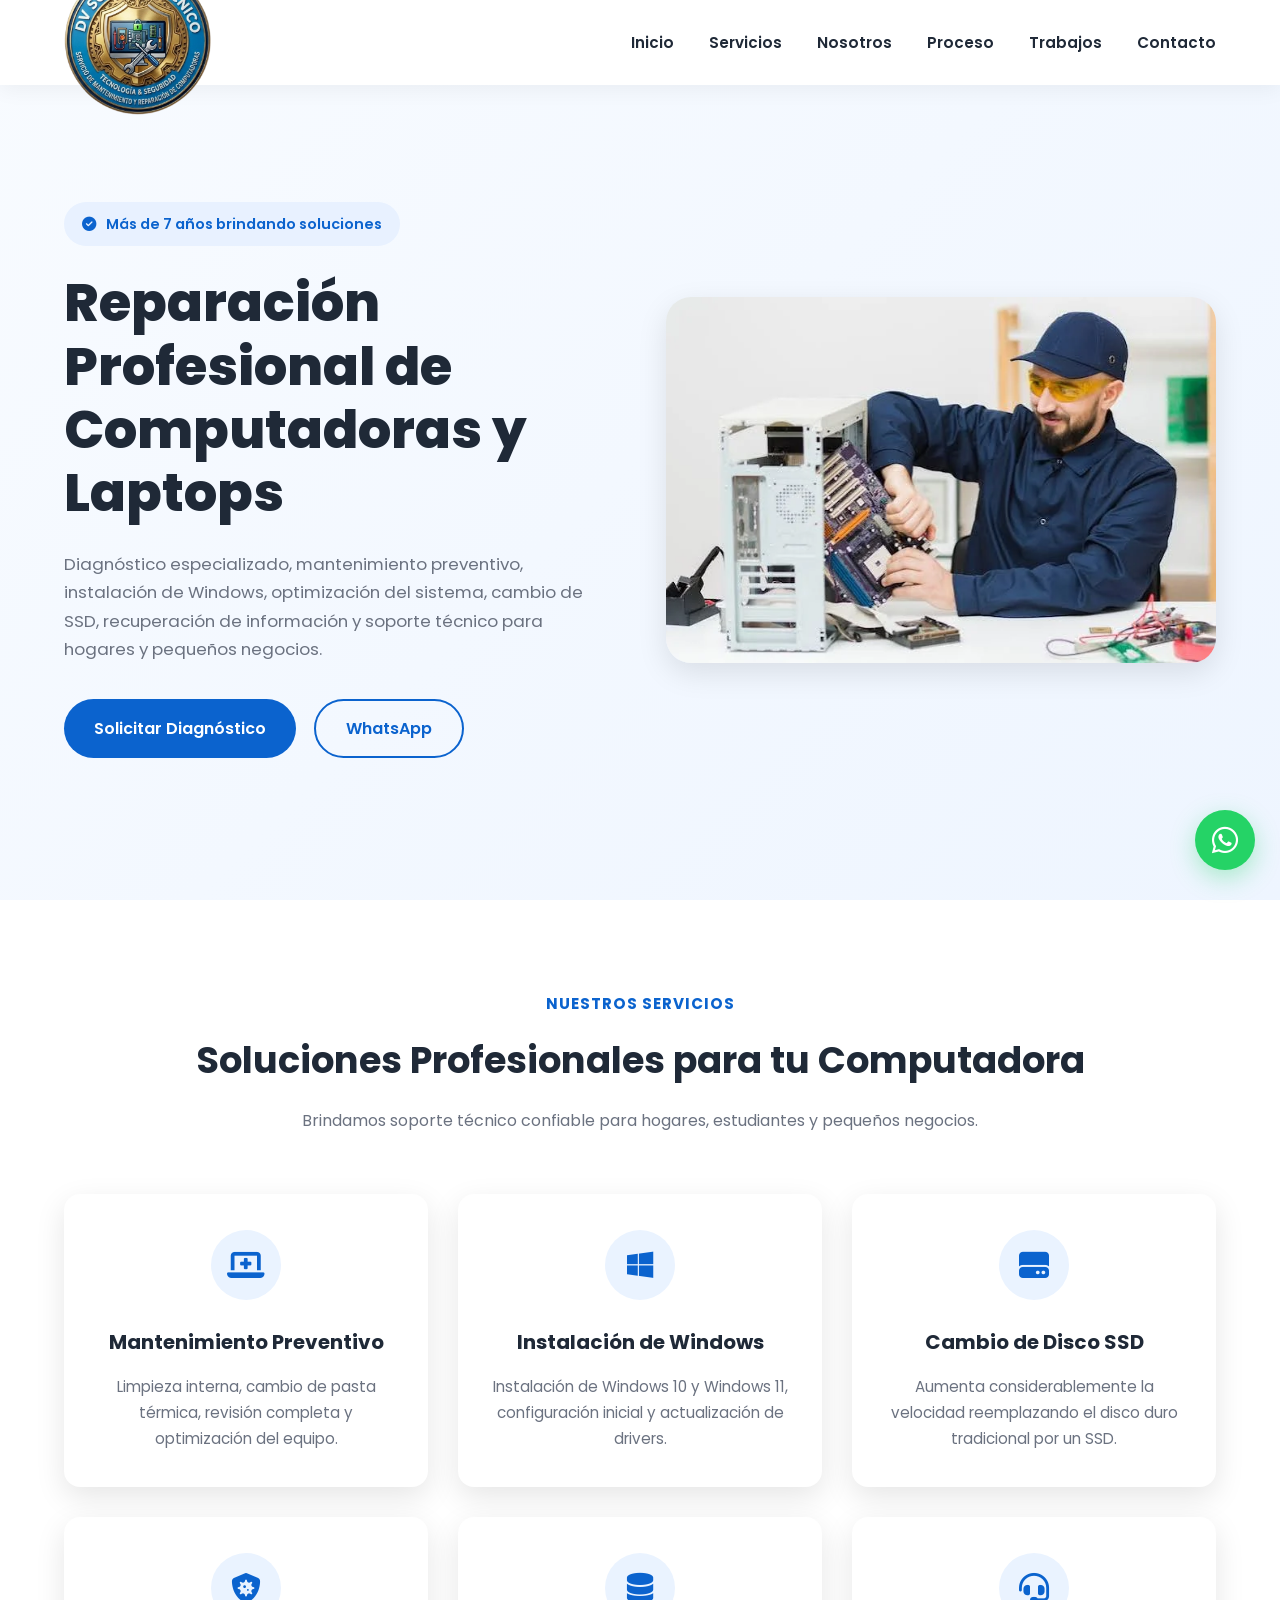
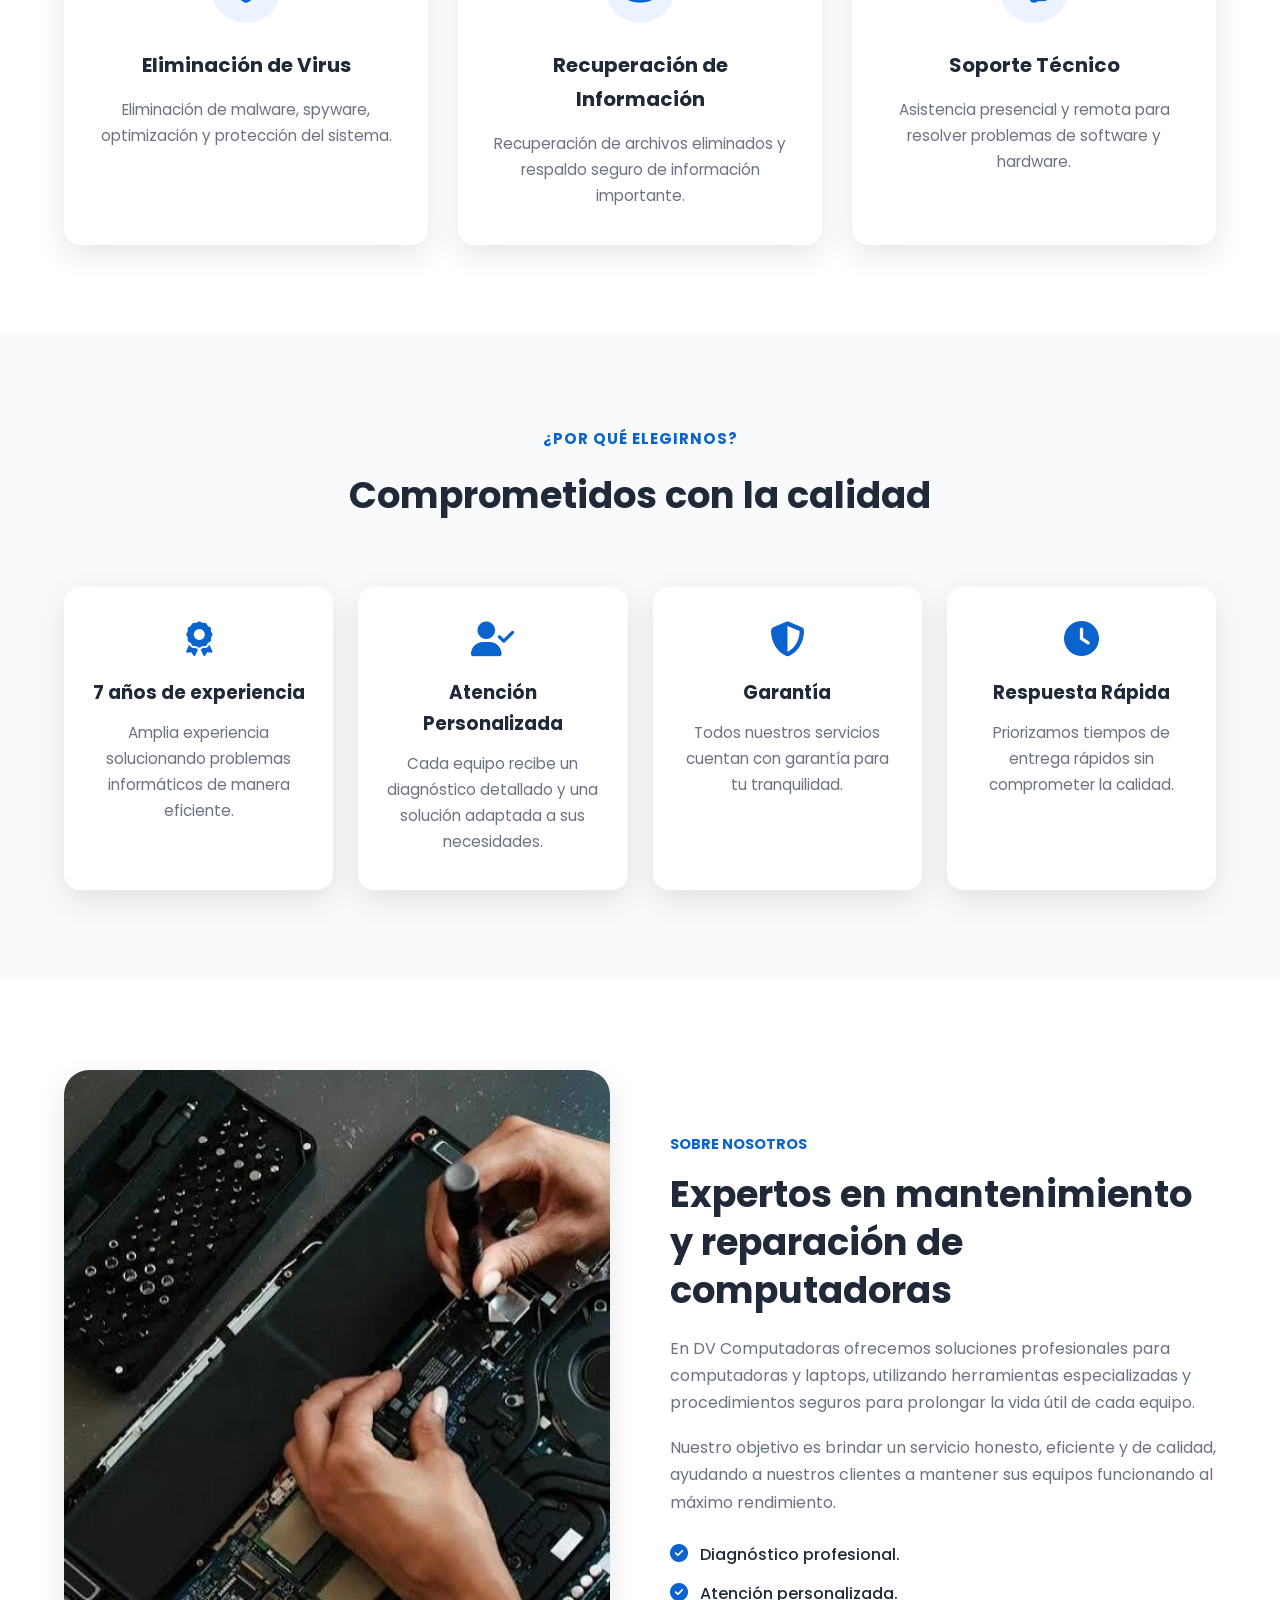
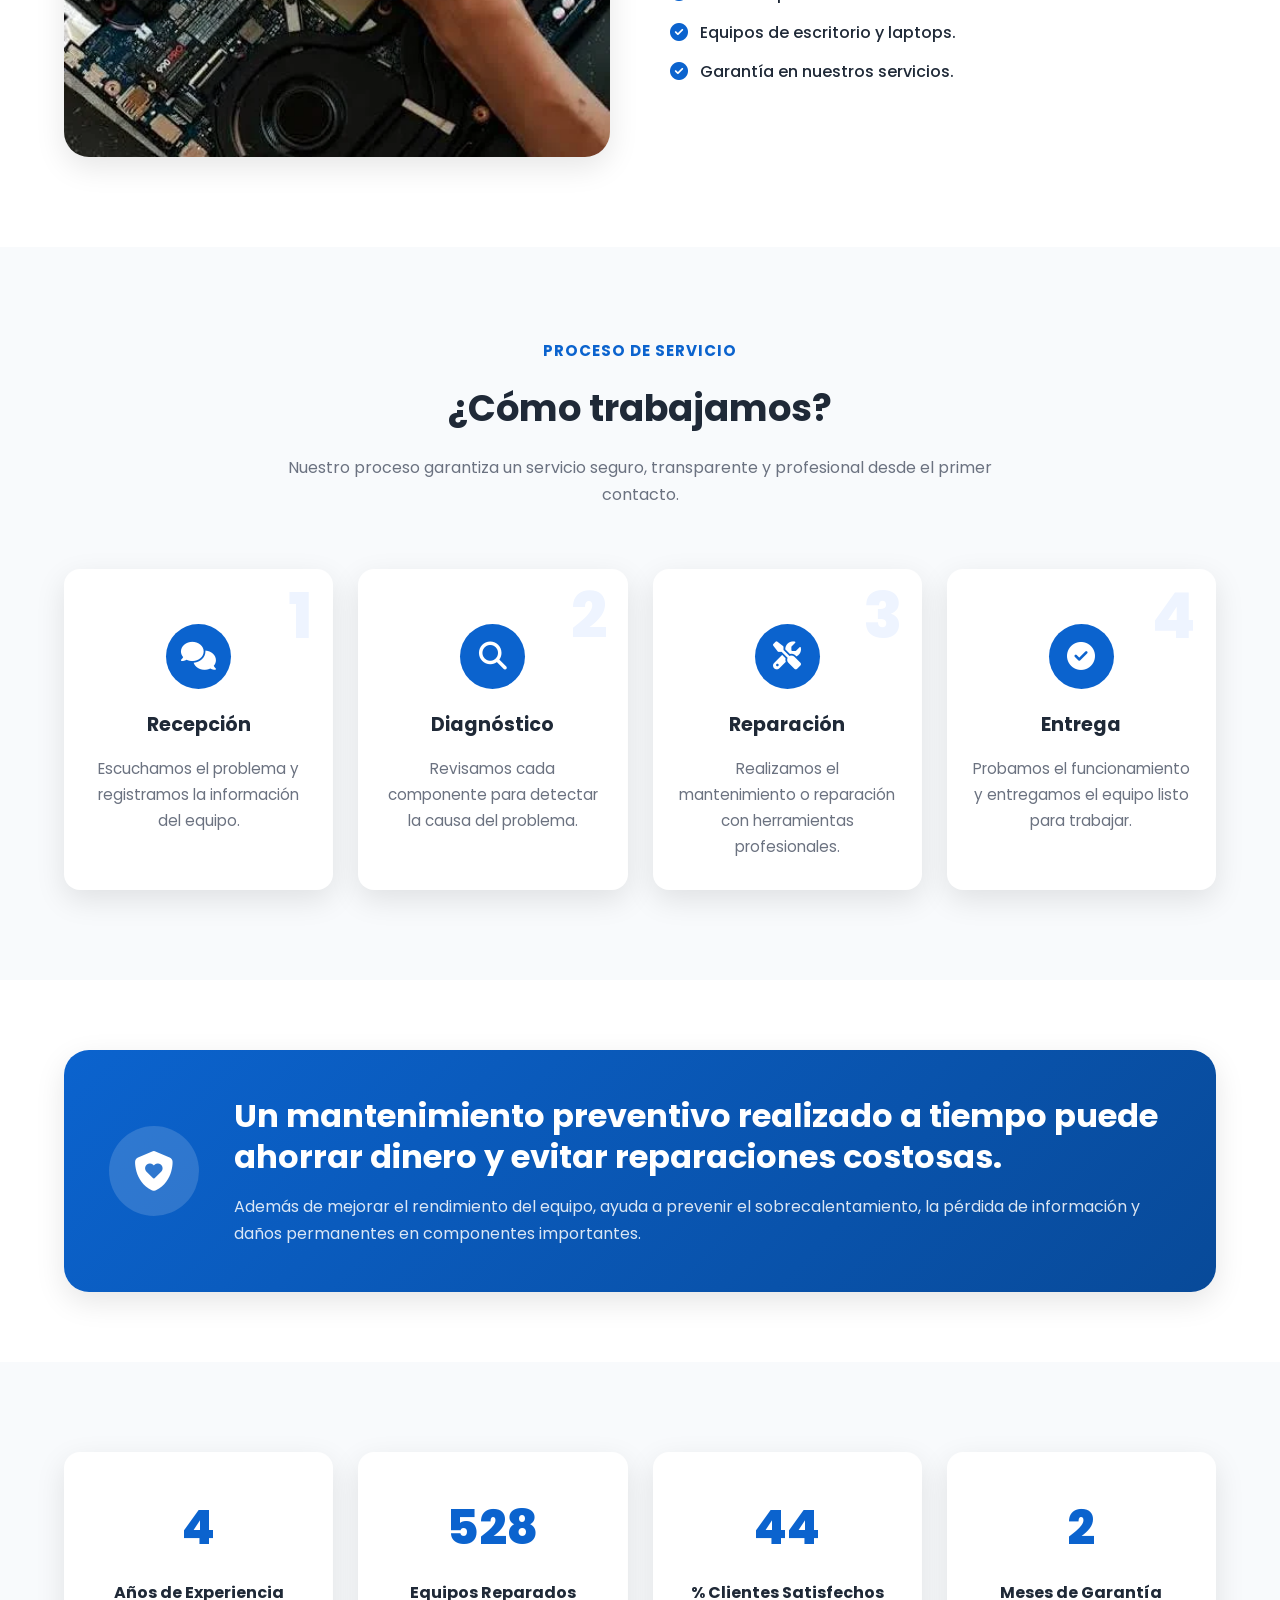
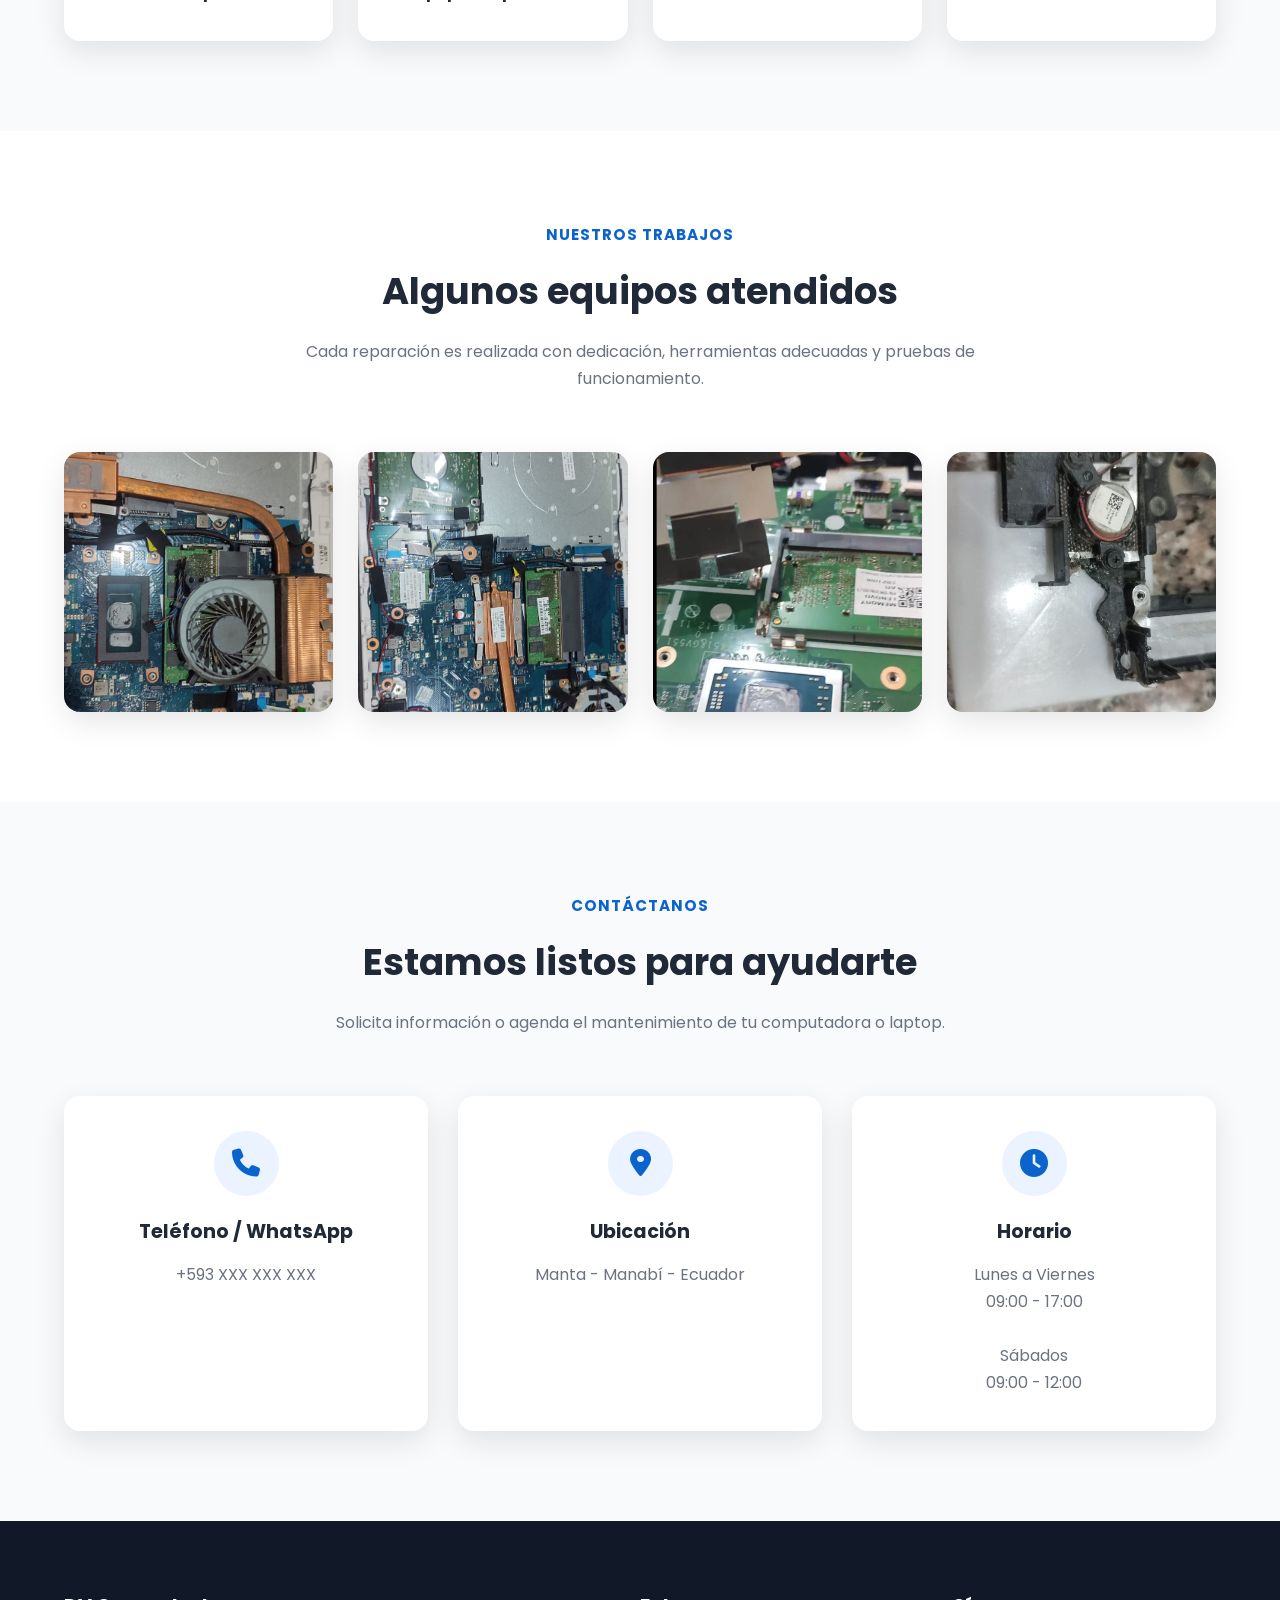
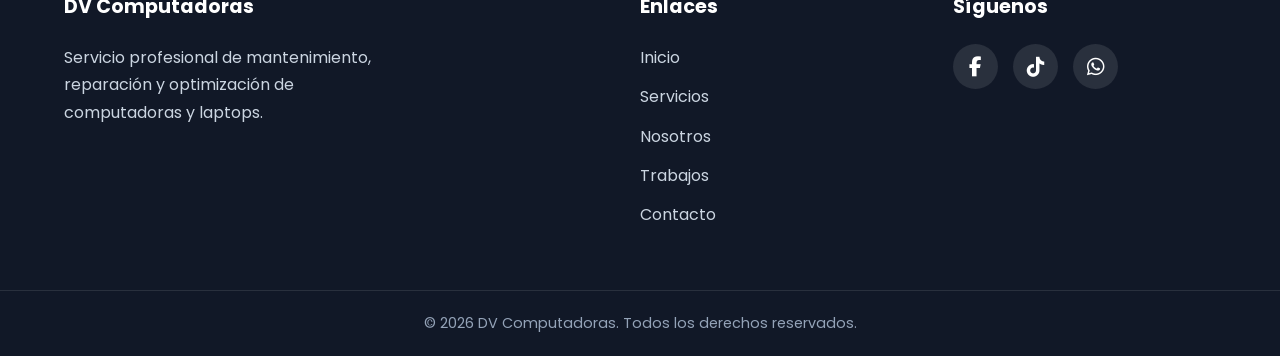
==== commit 69ae35a7: "Update index.html" ====
--- a/index.html
+++ b/index.html
@@ -184,7 +184,7 @@
 
                 </a>
 
-                <a href="https://wa.me/593000000000"
+                <a href="https://wa.me/593987586172"
                    class="btn btn-outline"
                    target="_blank">
 
@@ -816,7 +816,7 @@
 
                 </a>
 
-                <a href="https://wa.me/593000000000"
+                <a href="https://wa.me/593987586172"
                    target="_blank">
 
                     <i class="fab fa-whatsapp"></i>
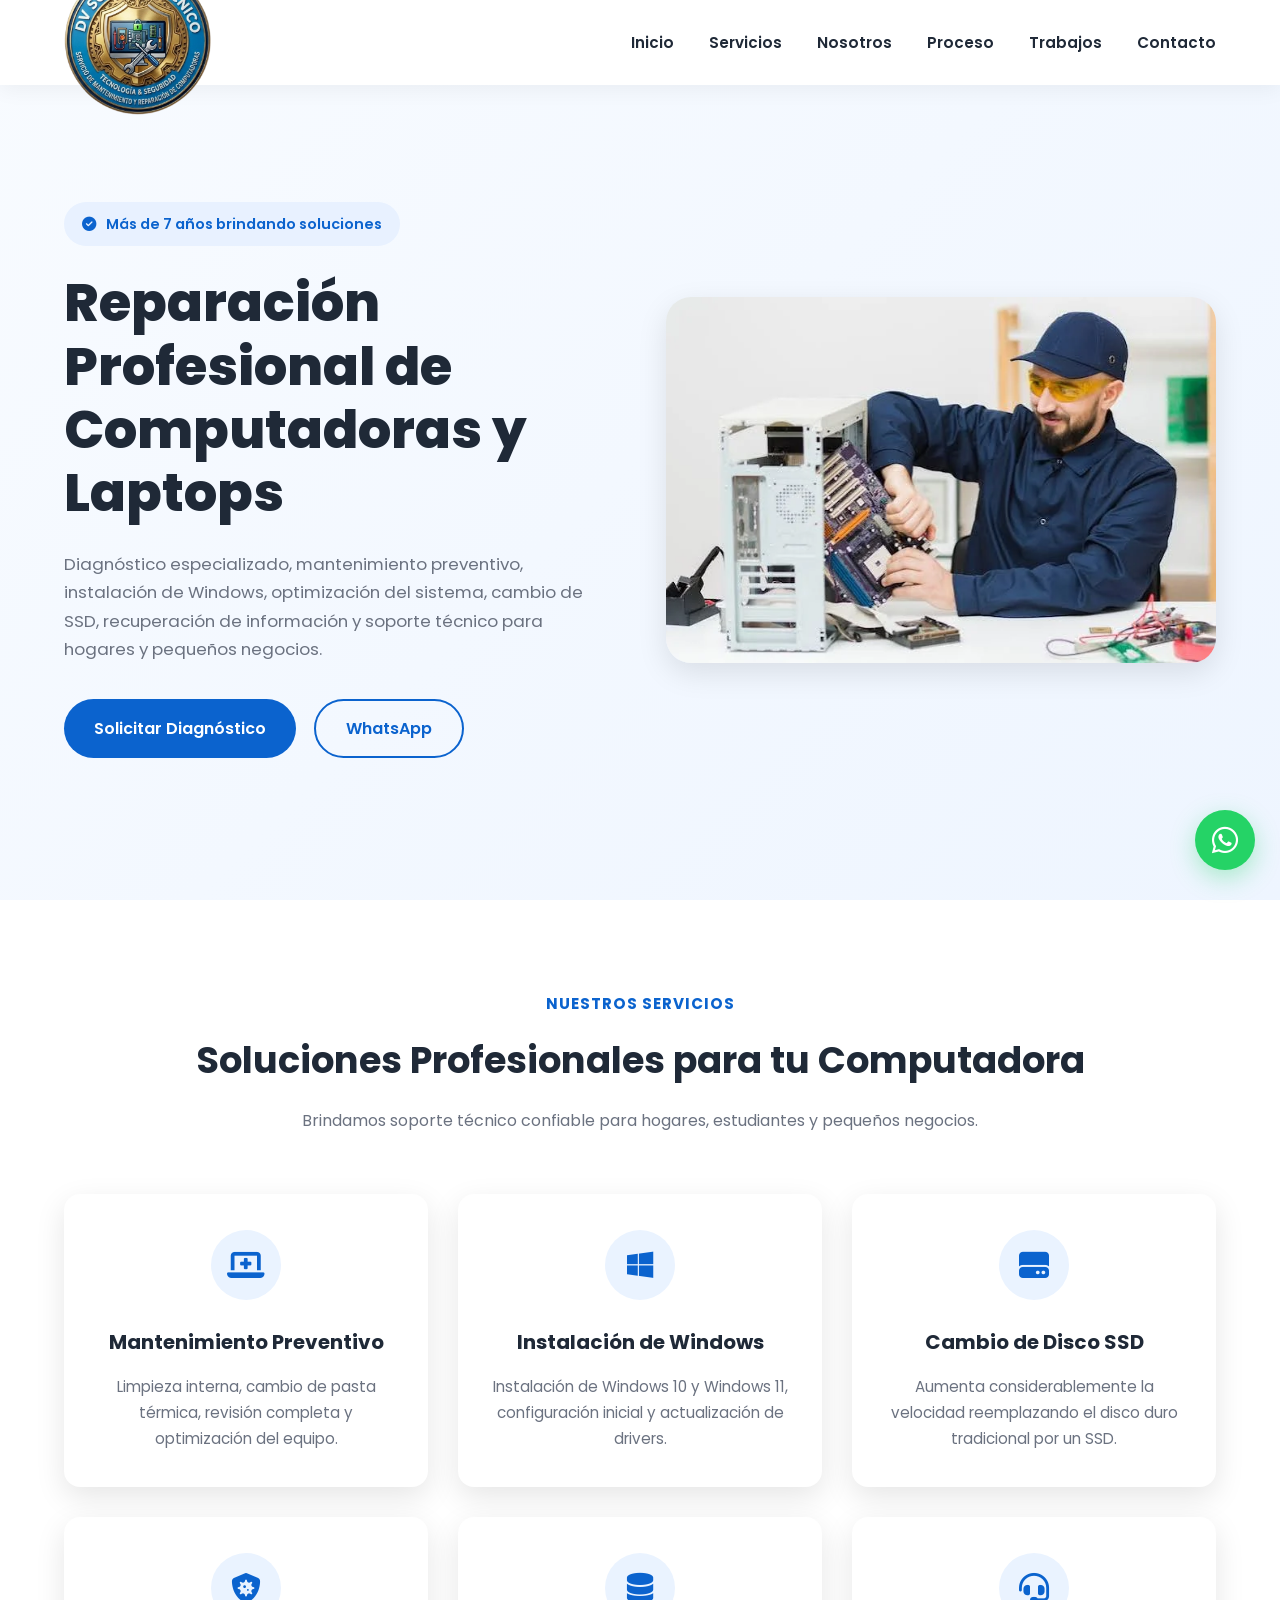
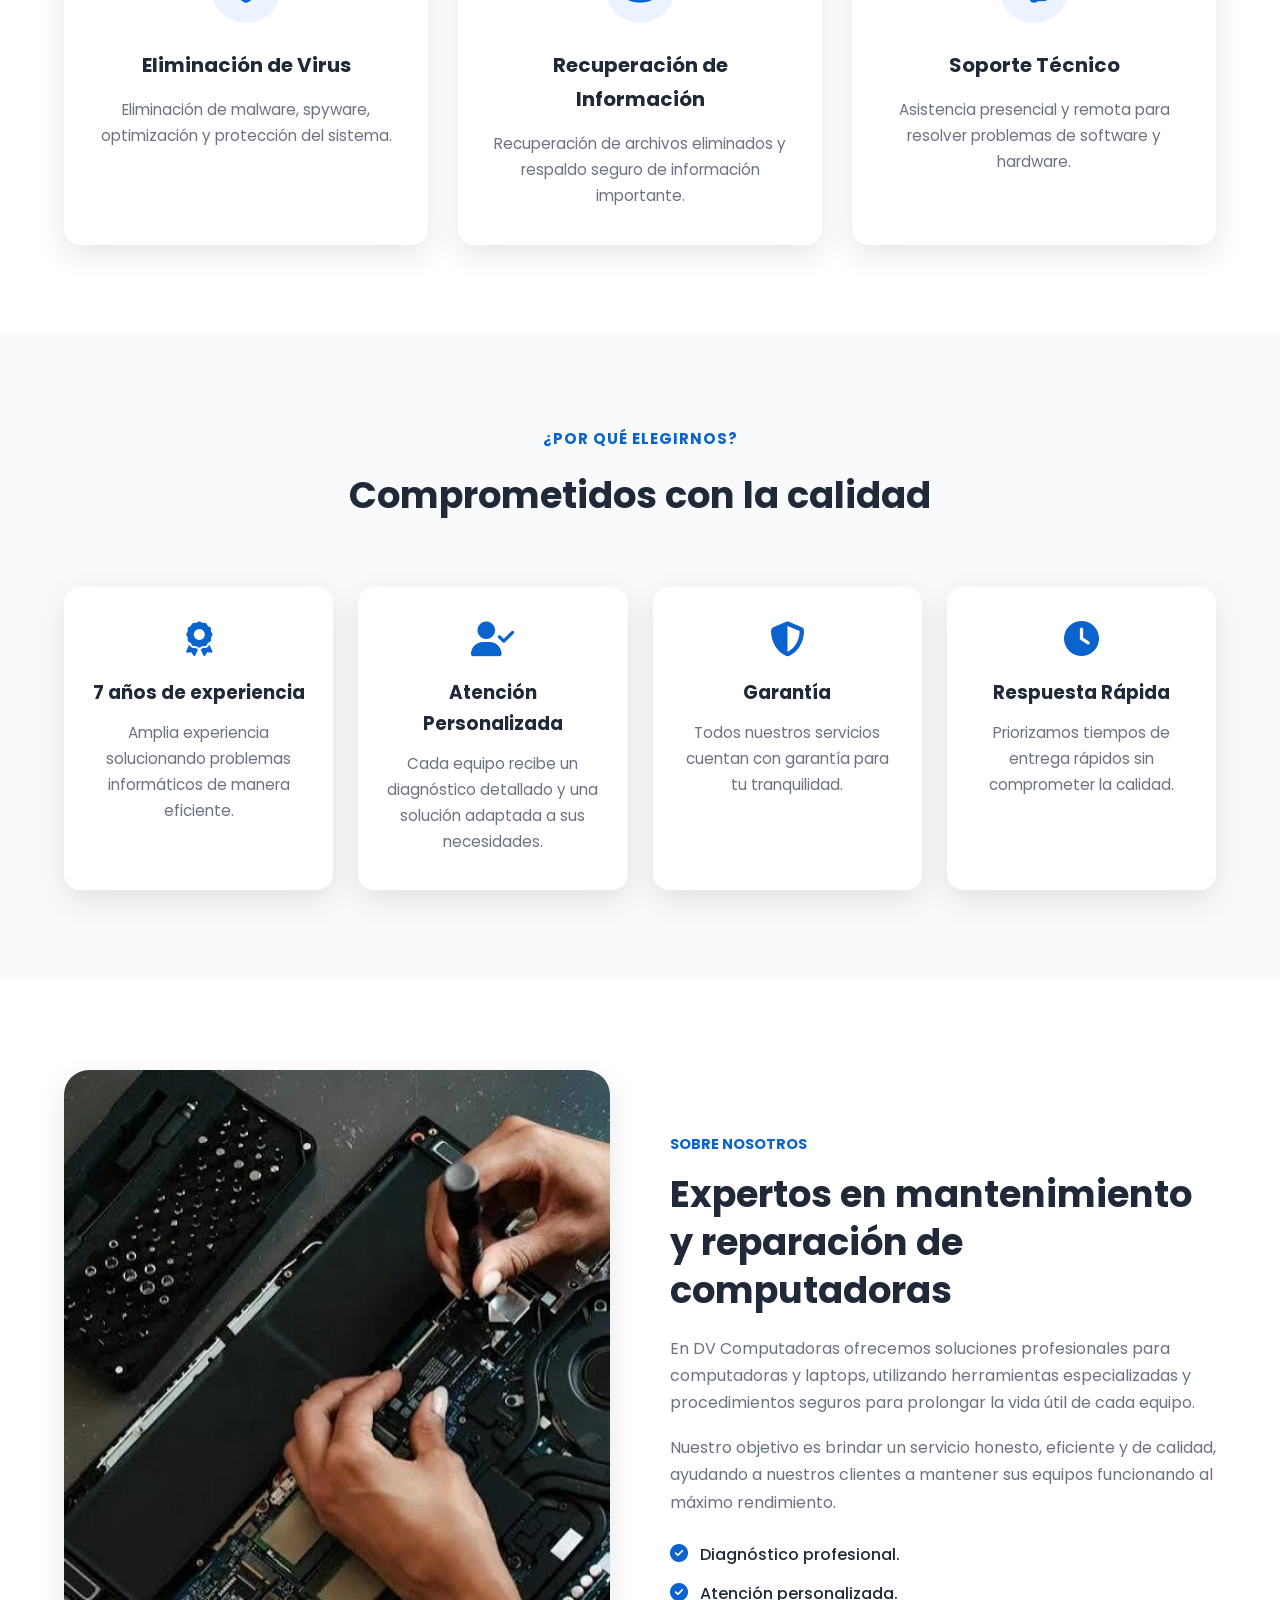
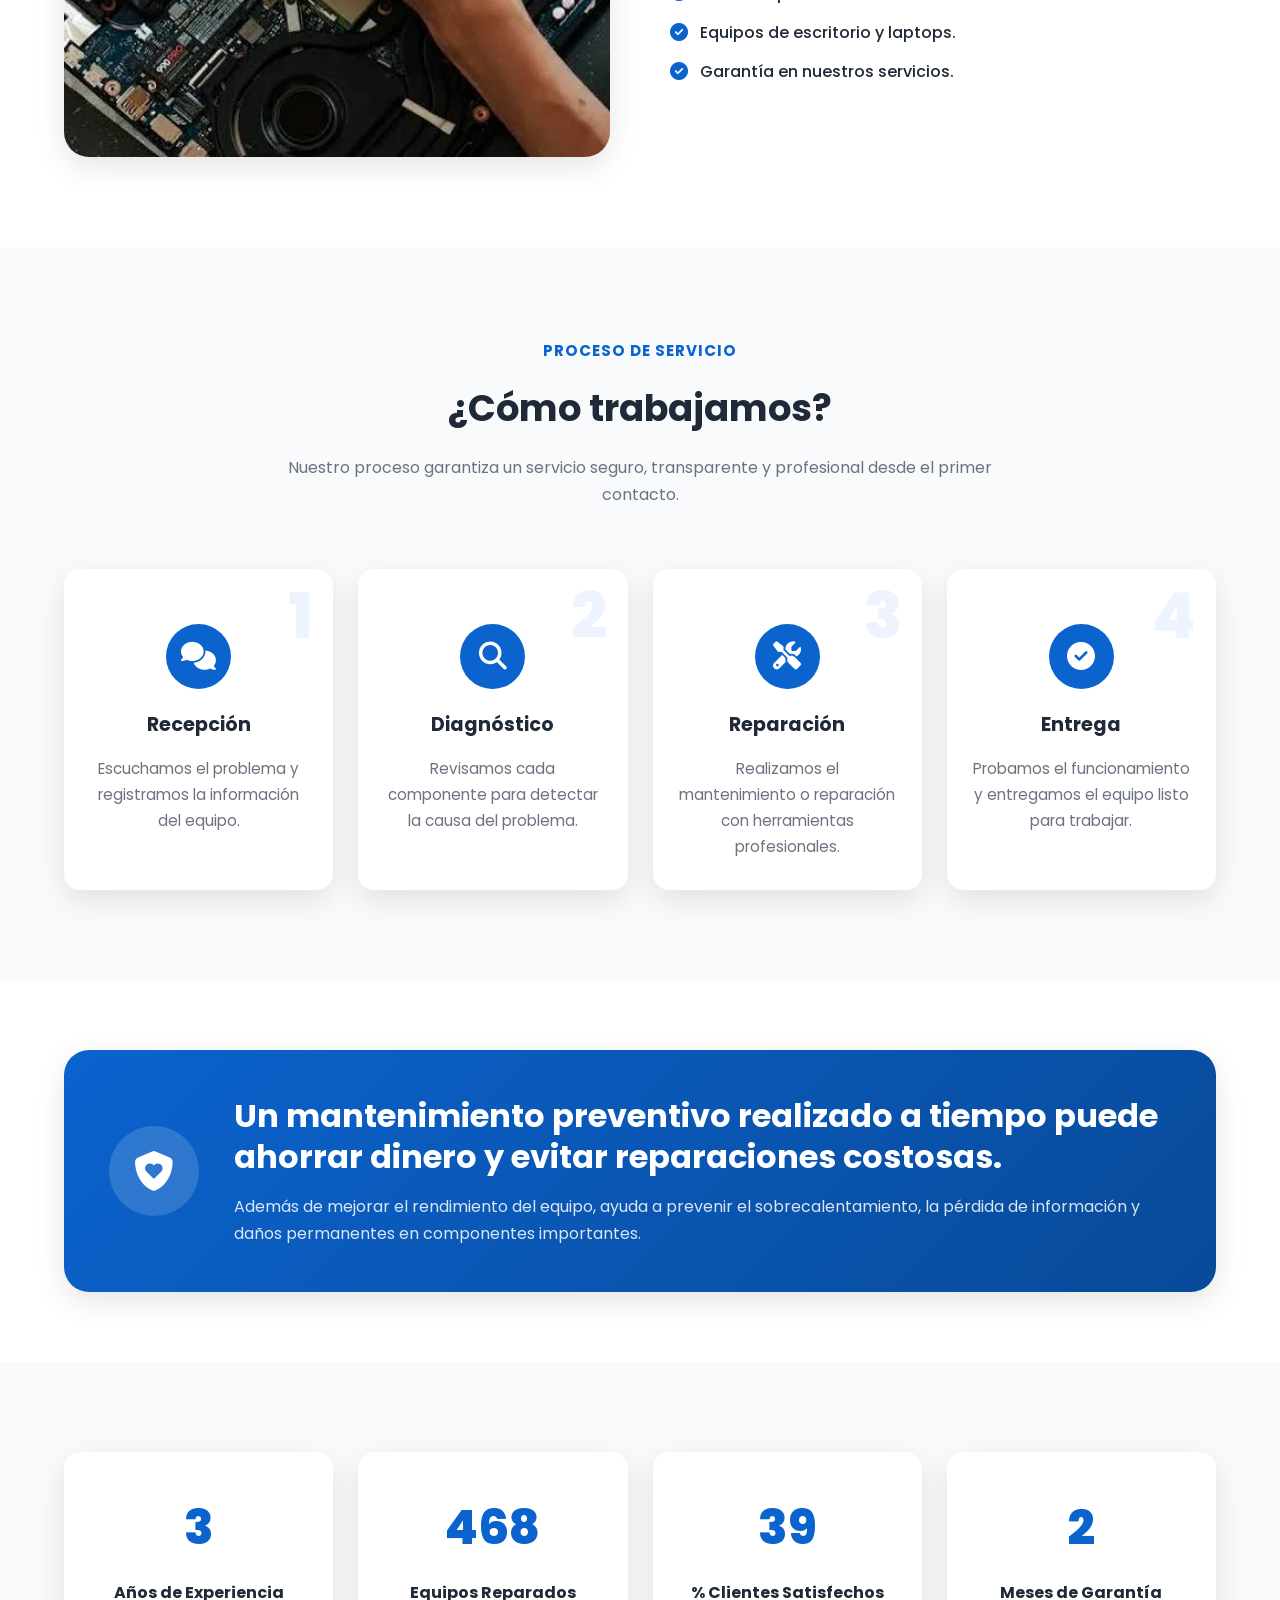
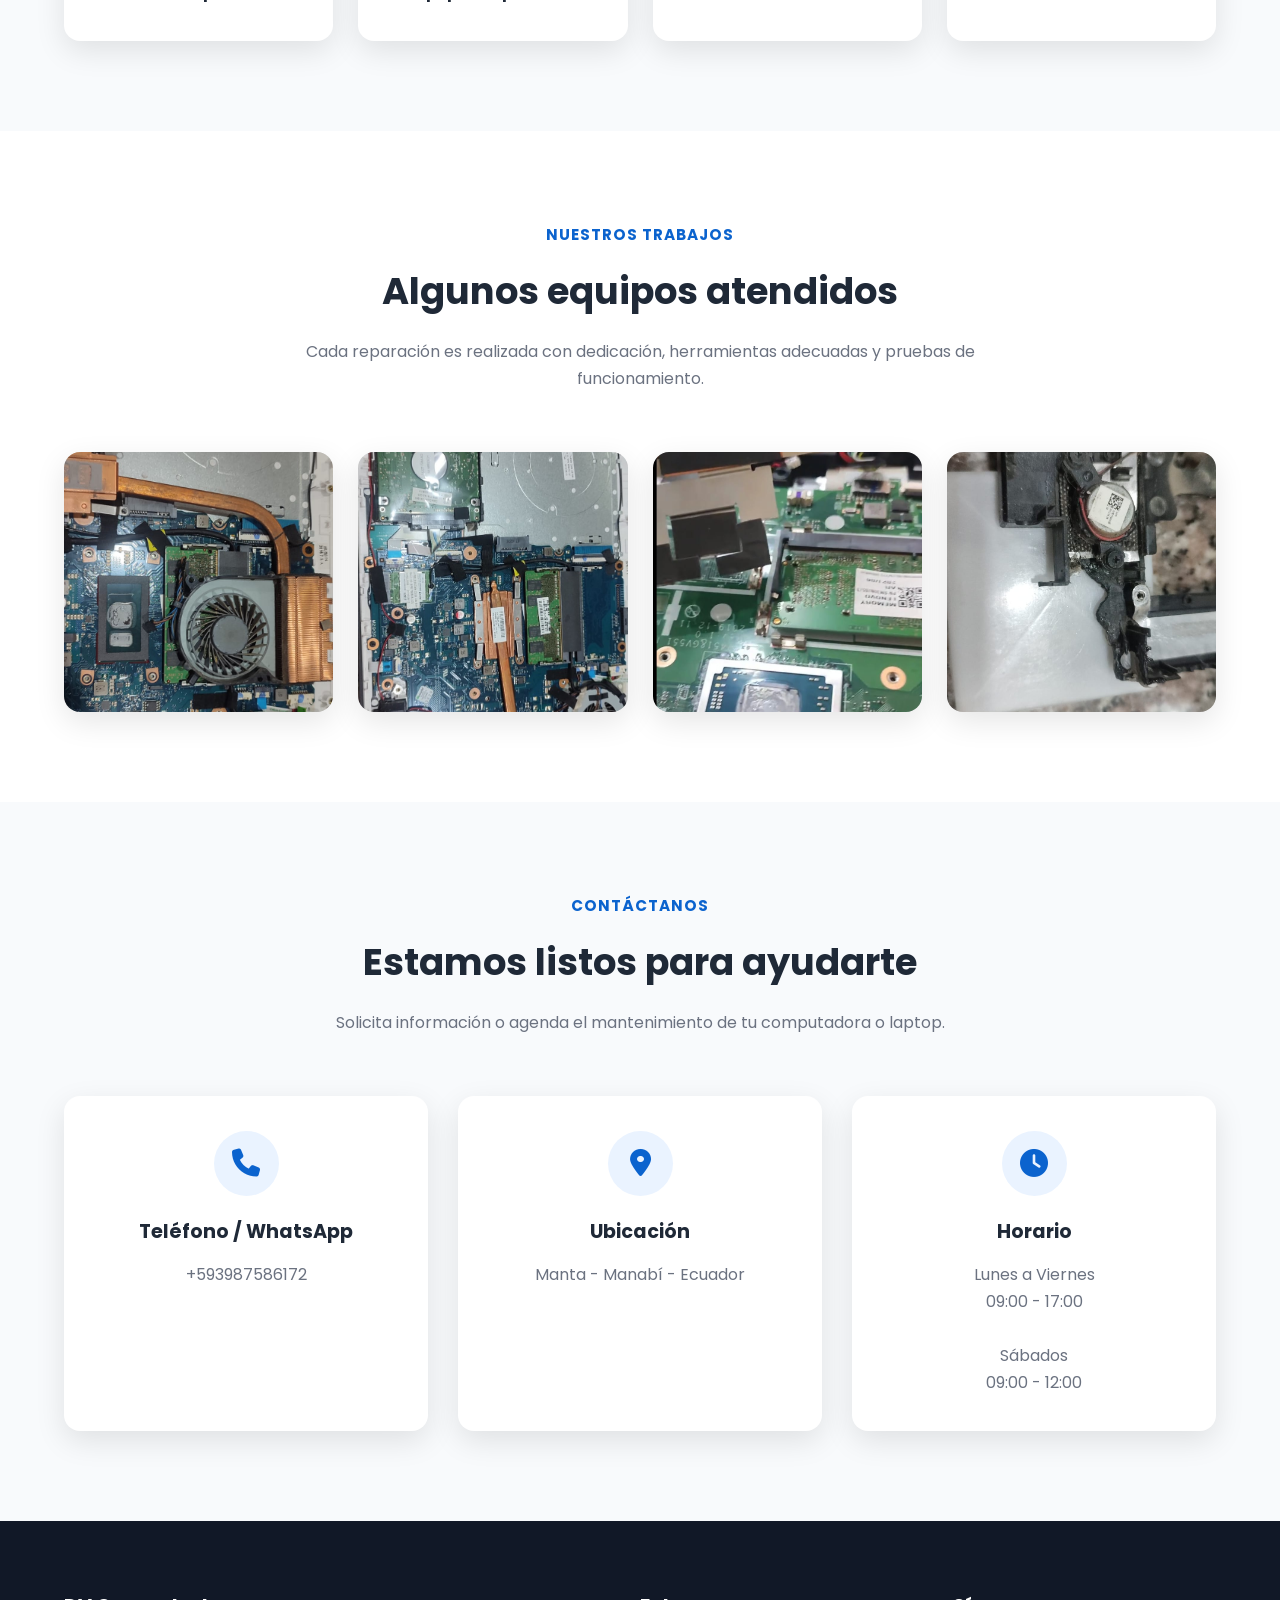
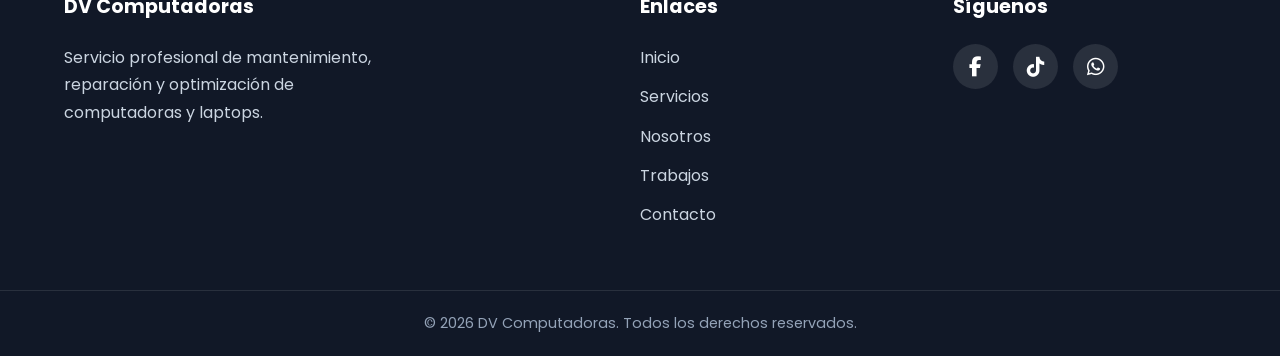
==== commit badcf192: "Update index.html" ====
--- a/index.html
+++ b/index.html
@@ -719,7 +719,7 @@
 
                 <h3>Teléfono / WhatsApp</h3>
 
-                <p>+593 XXX XXX XXX</p>
+                <p>+593987586172</p>
 
             </div>
 
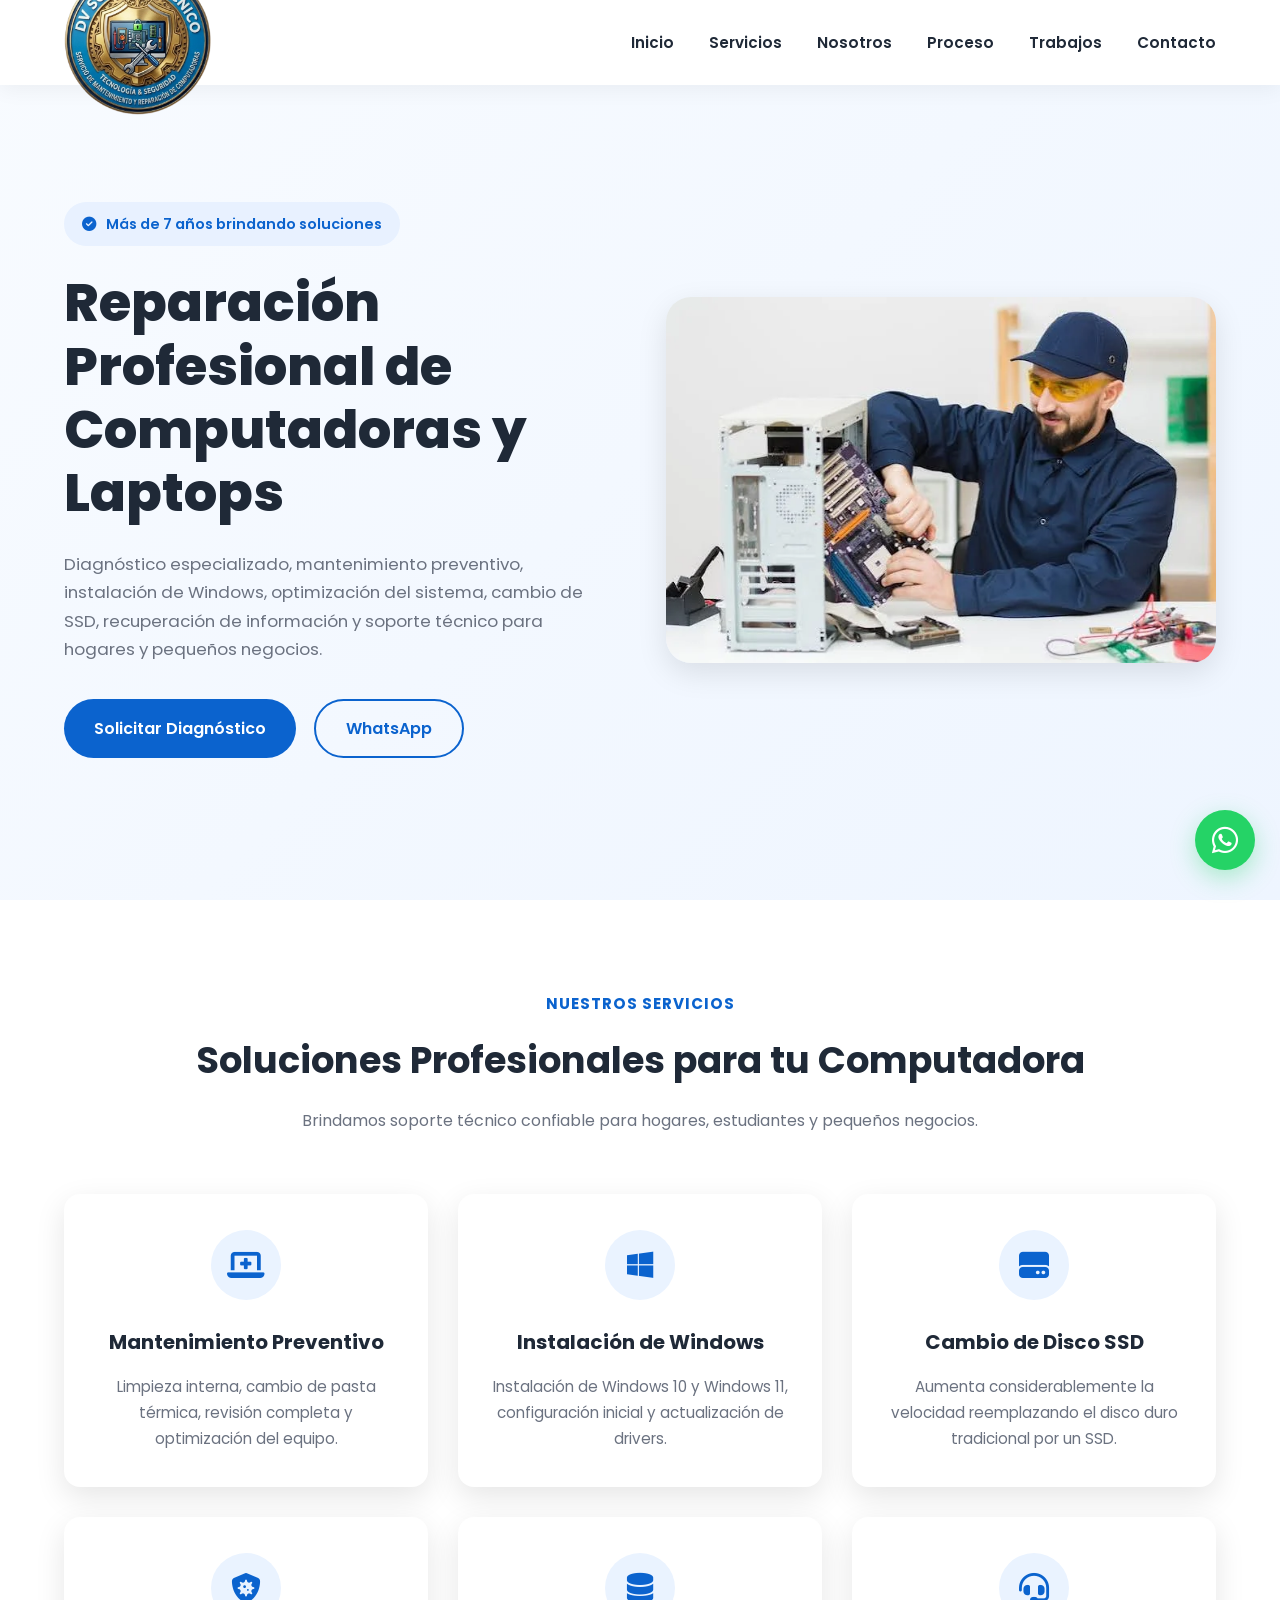
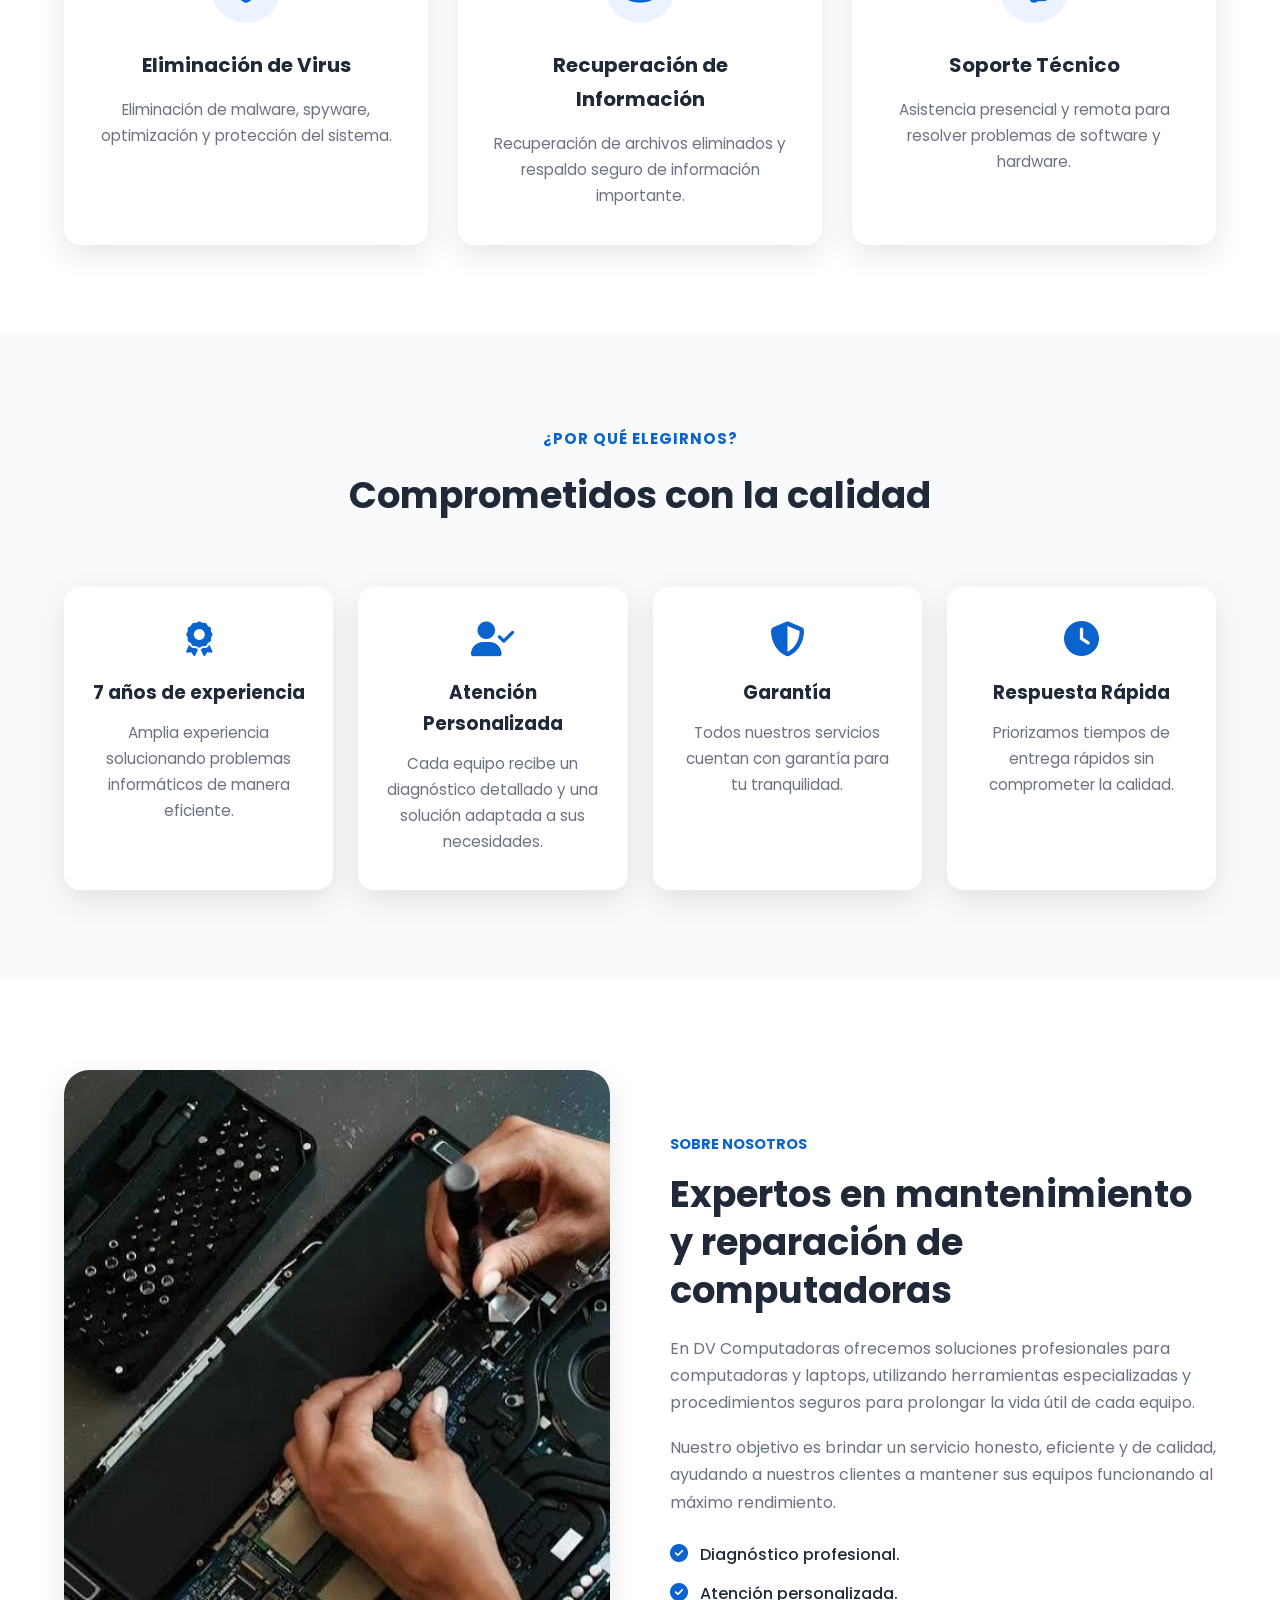
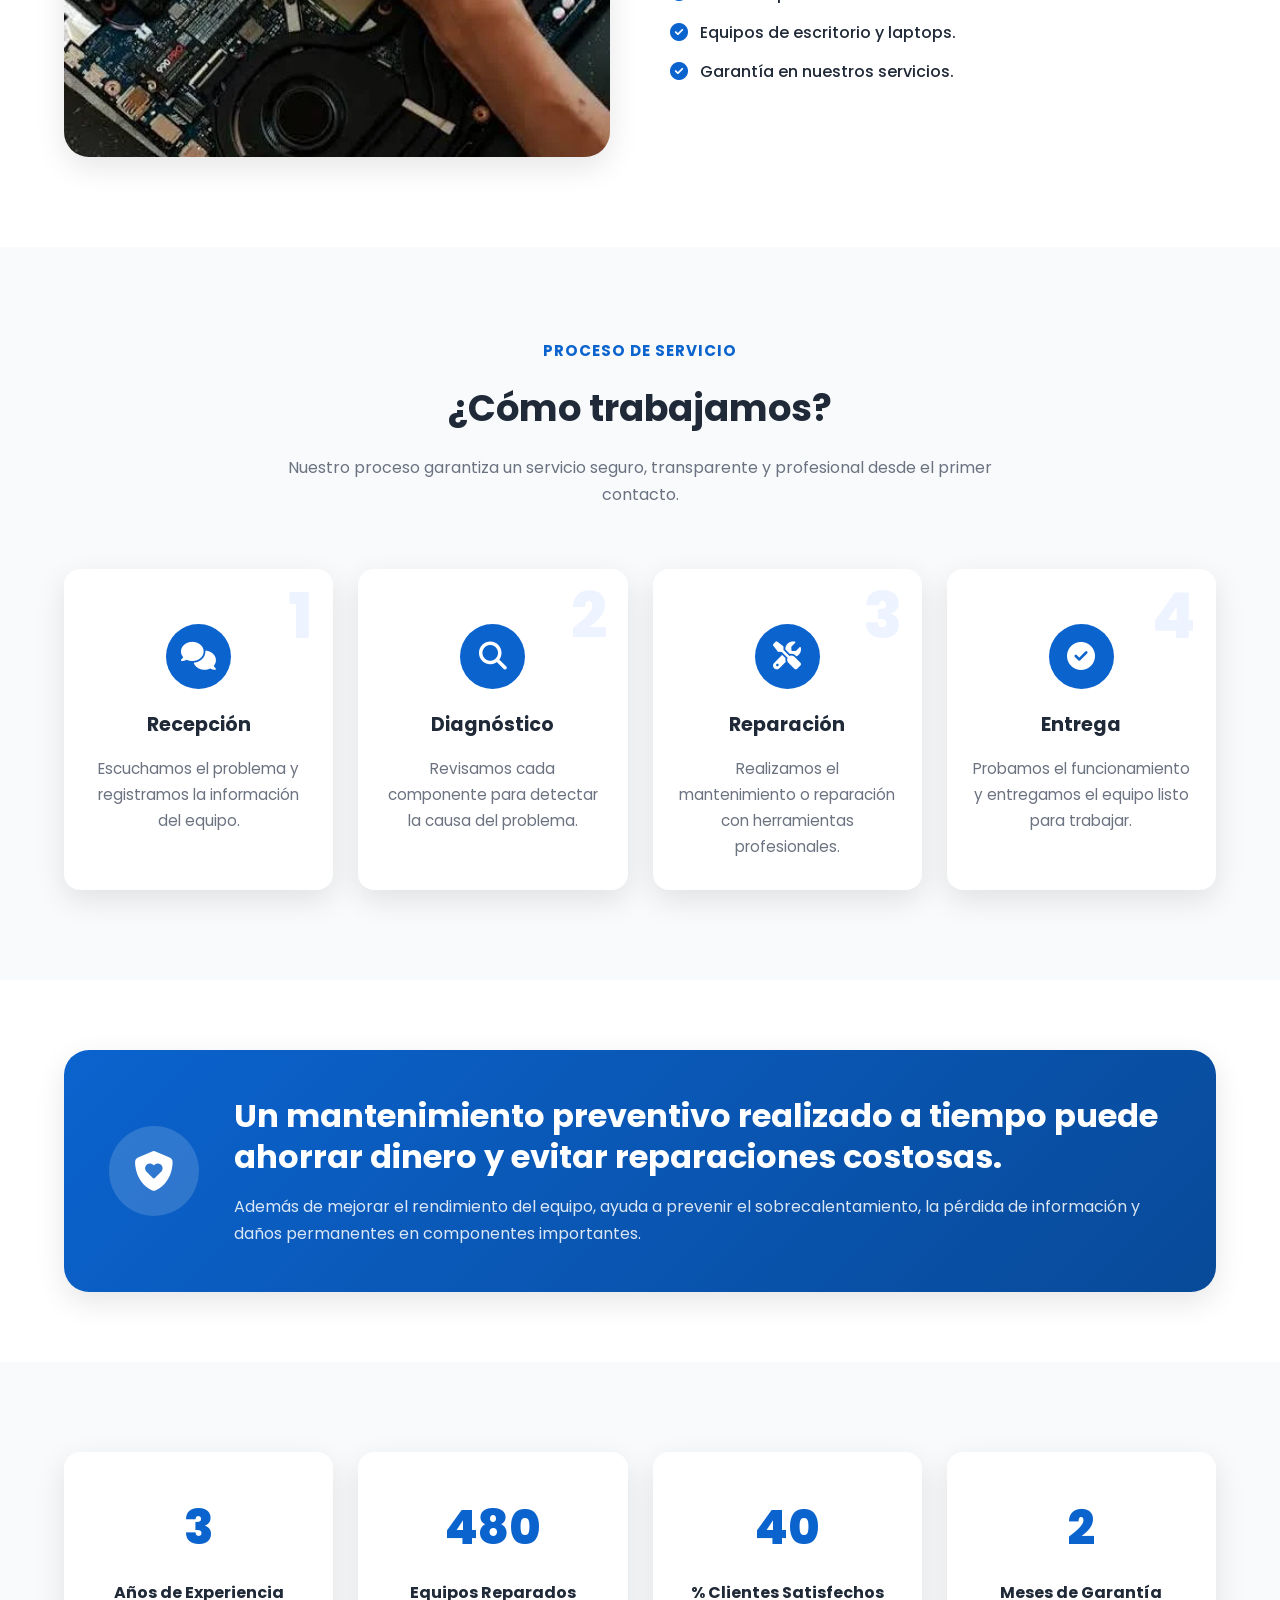
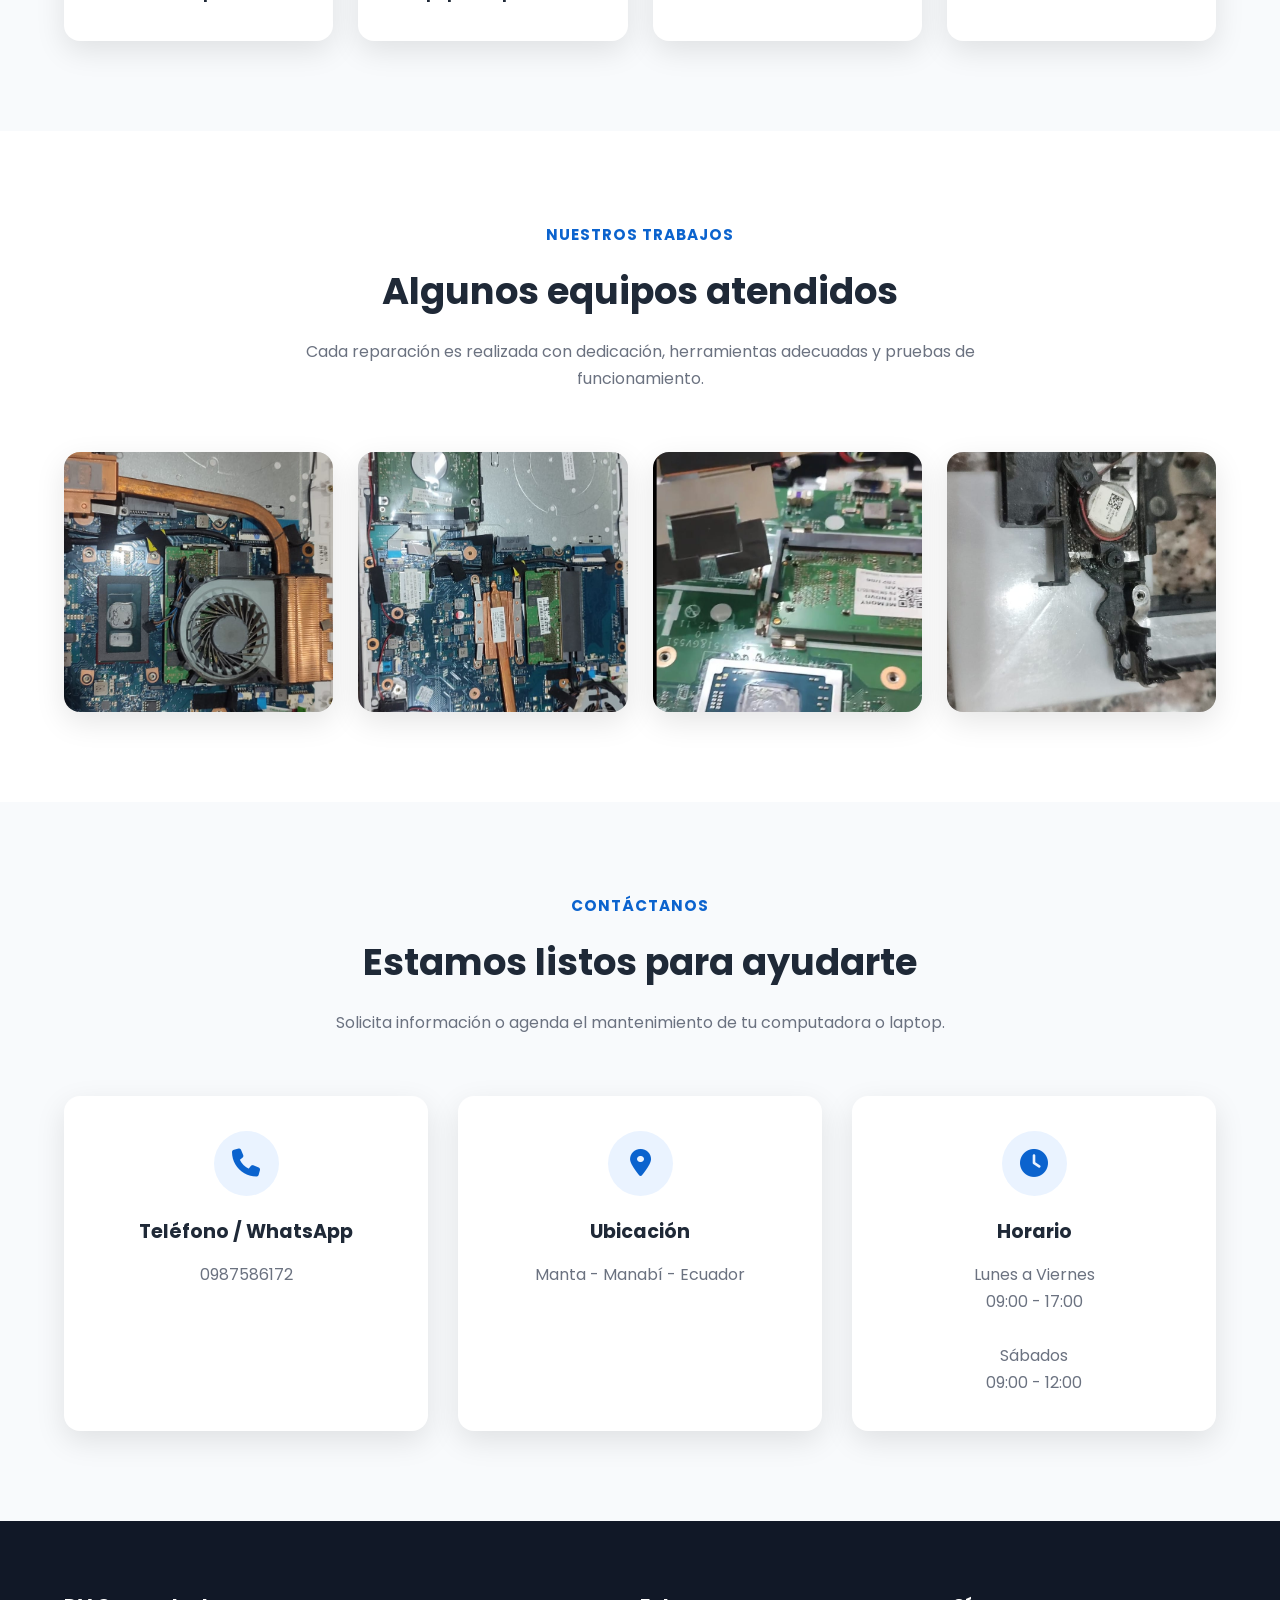
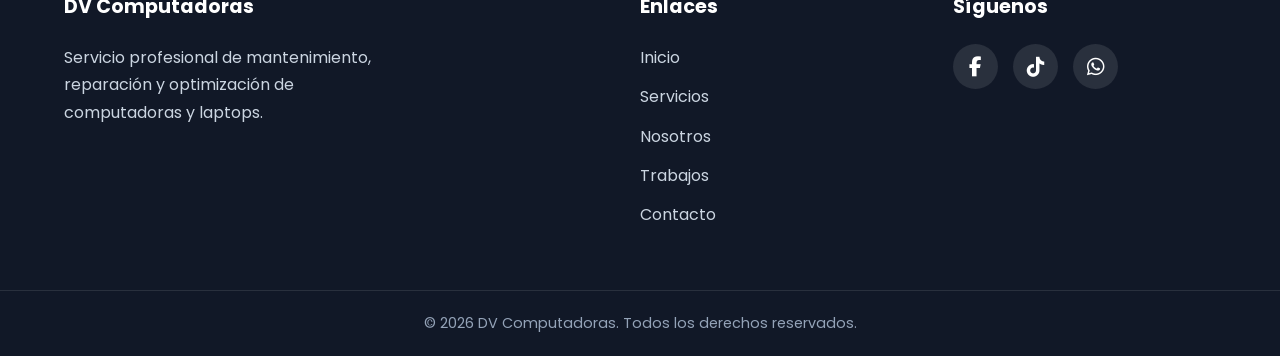
==== commit 82c2089d: "Update index.html" ====
--- a/index.html
+++ b/index.html
@@ -719,7 +719,7 @@
 
                 <h3>Teléfono / WhatsApp</h3>
 
-                <p>+593987586172</p>
+                <p>0987586172</p>
 
             </div>
 
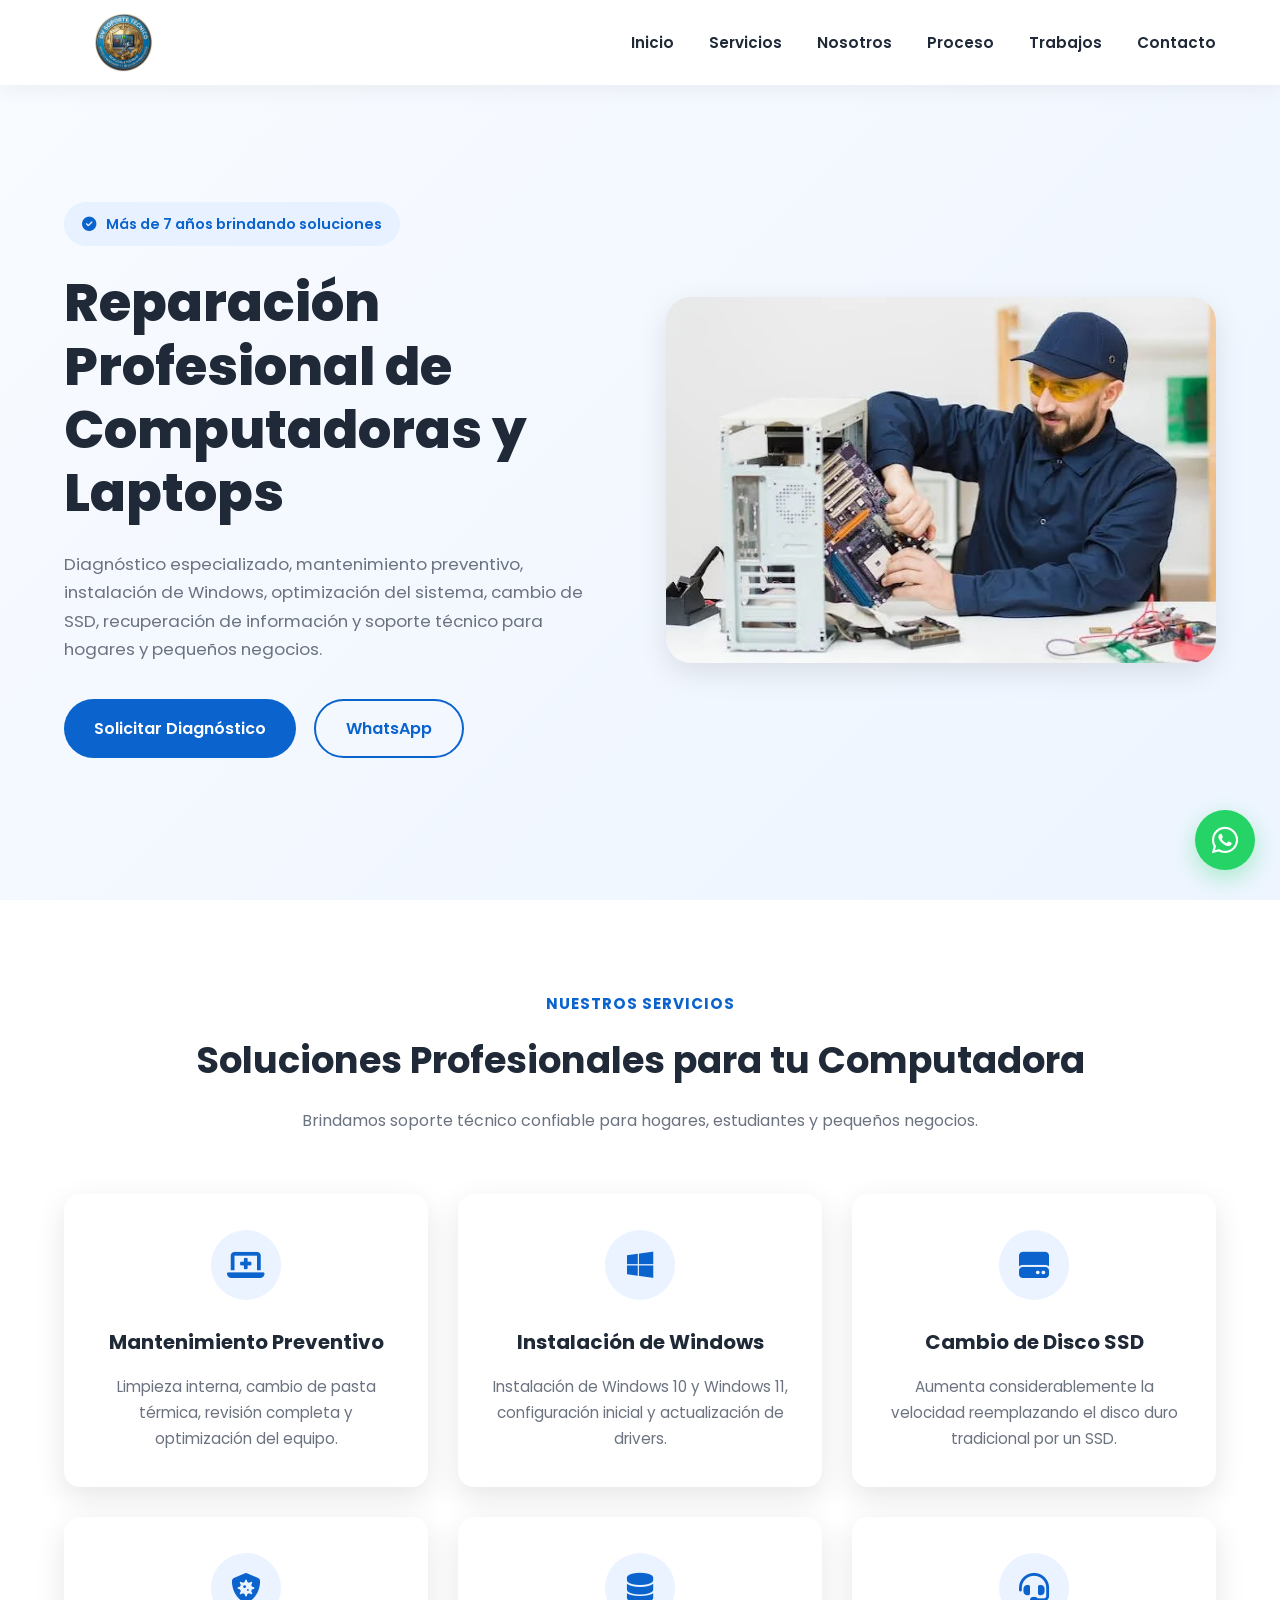
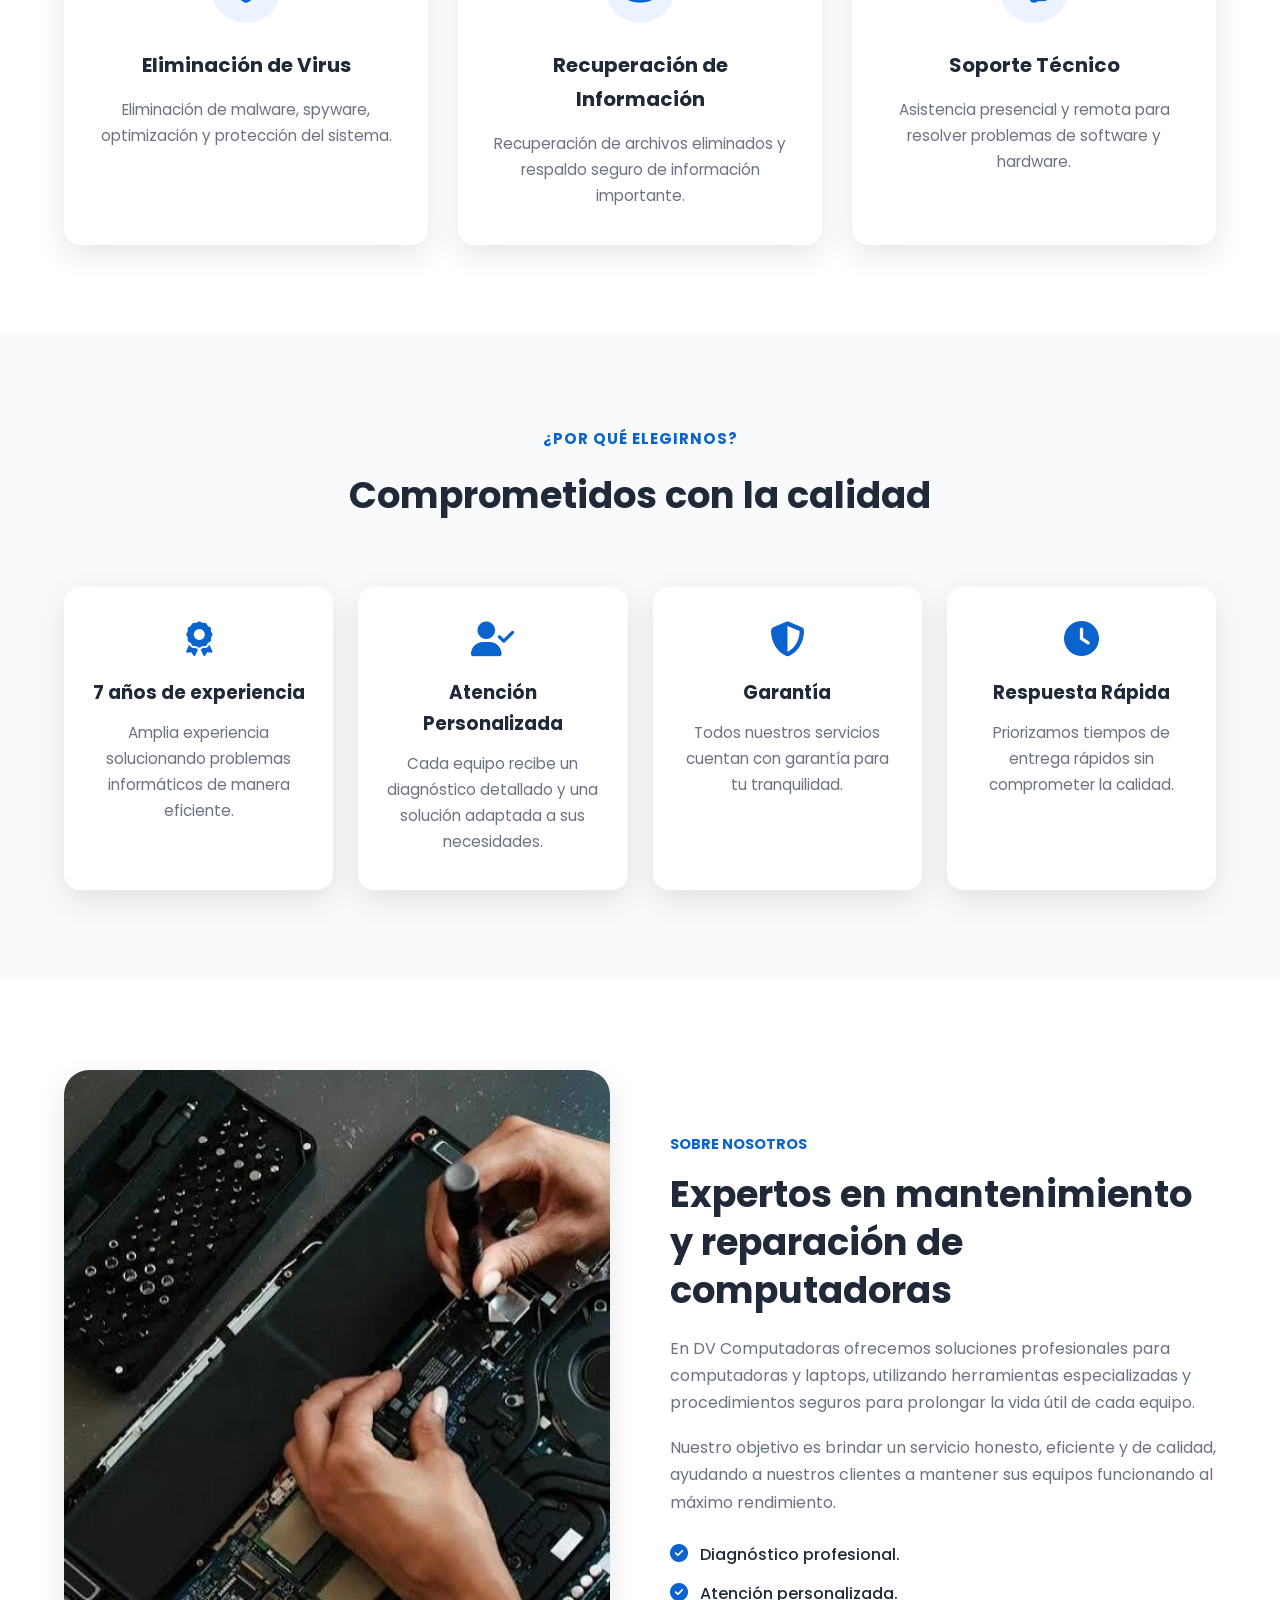
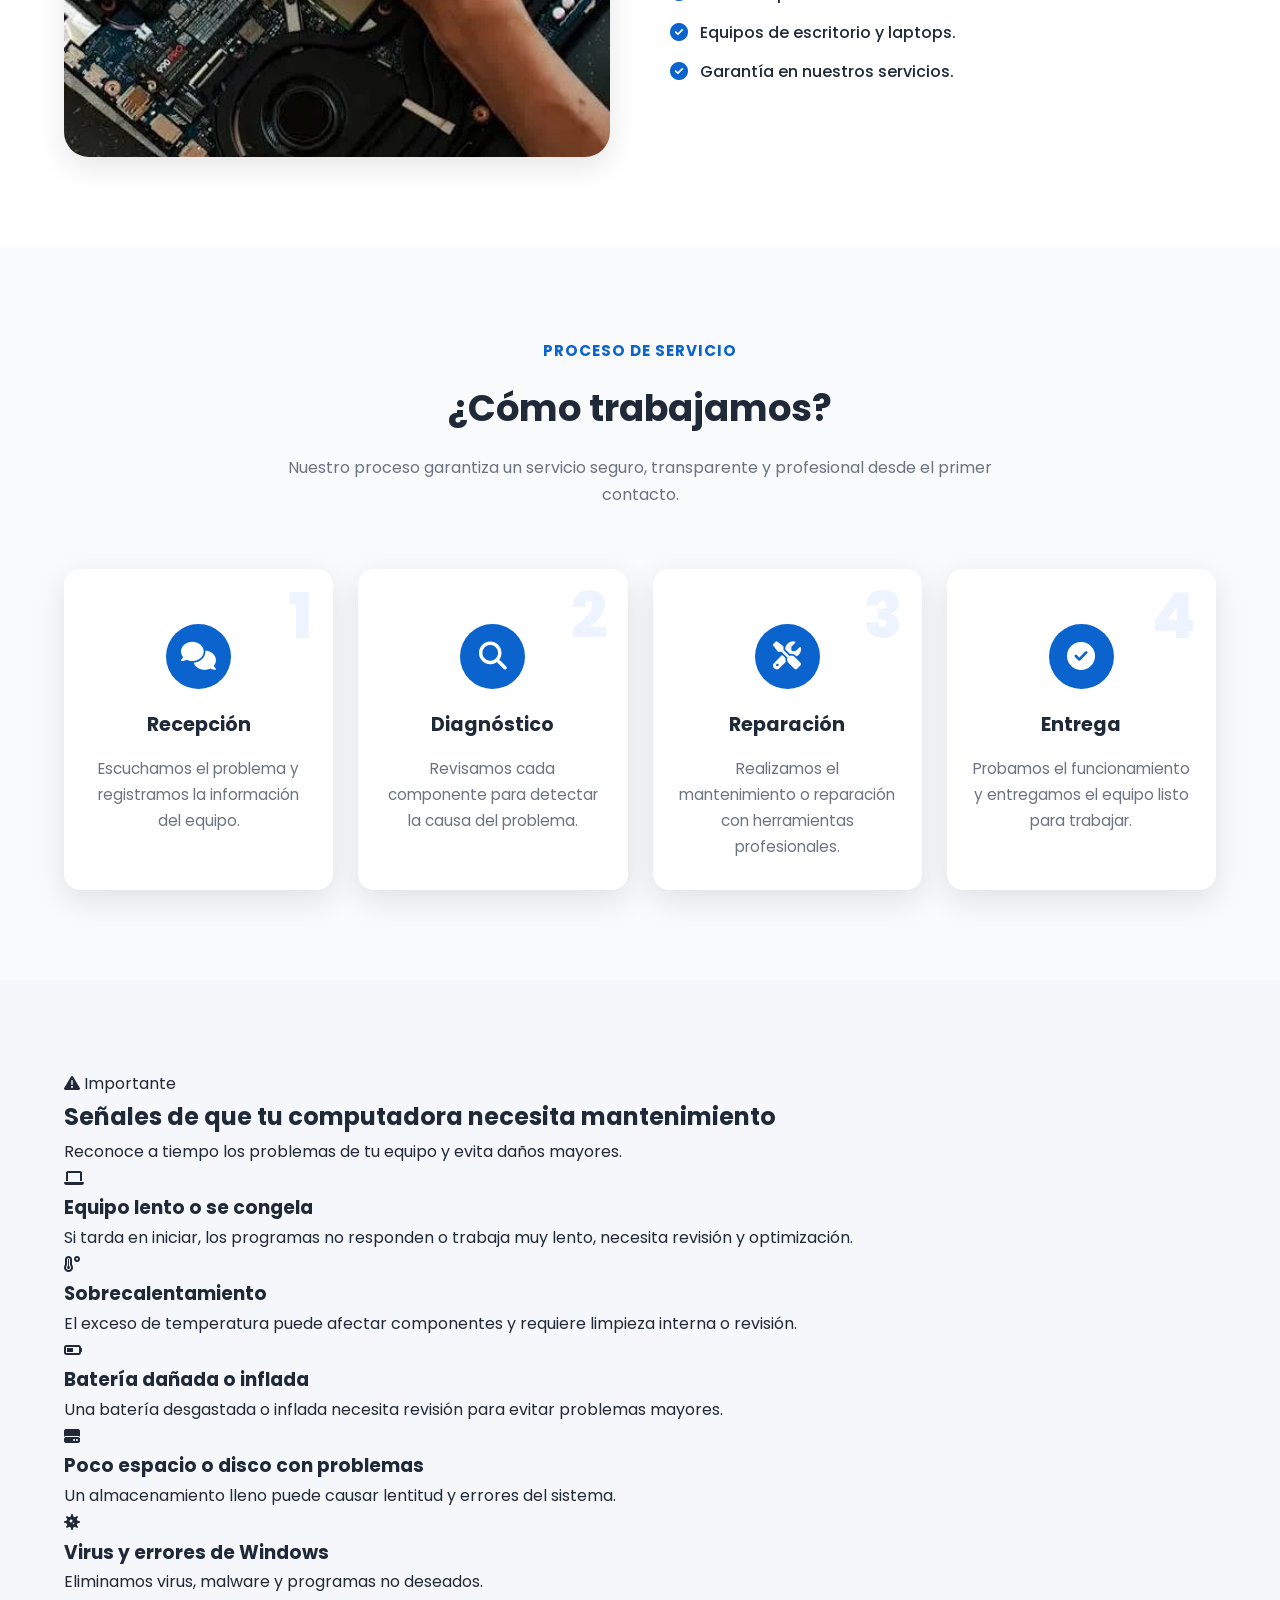
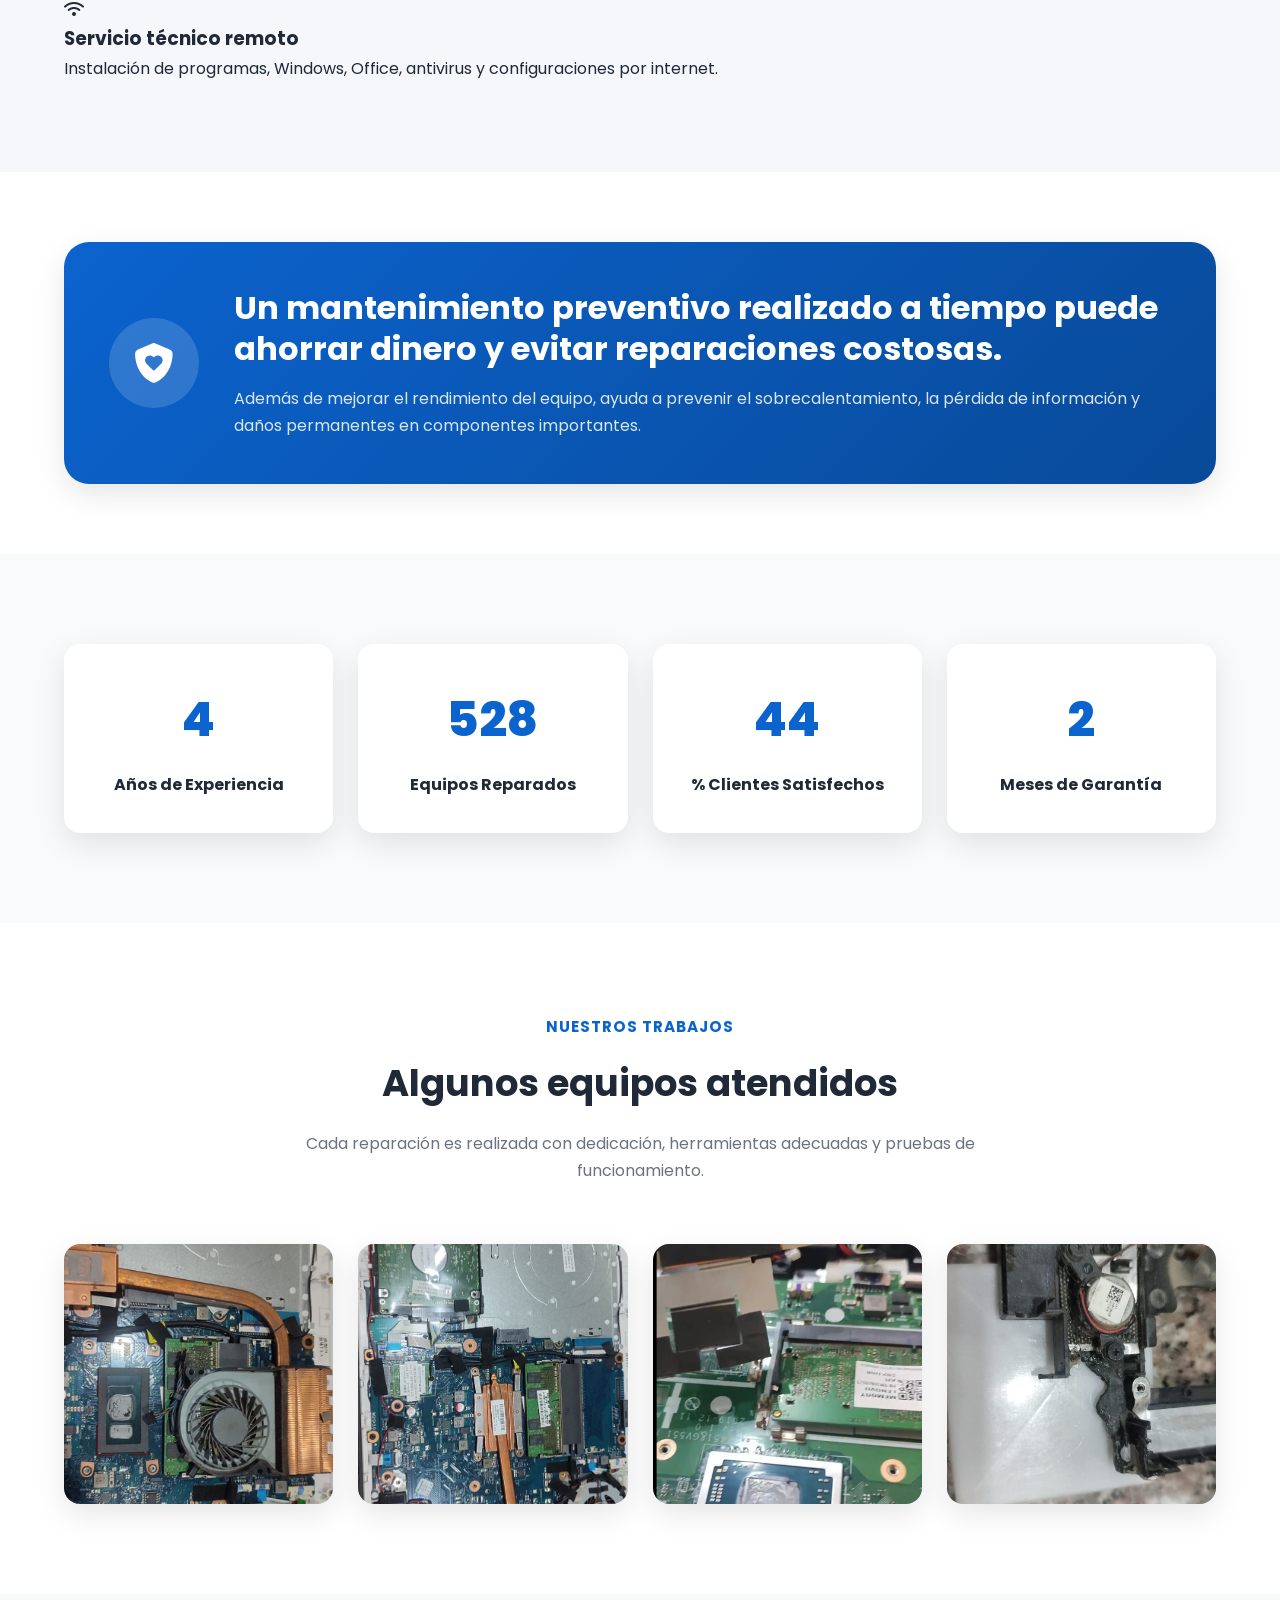
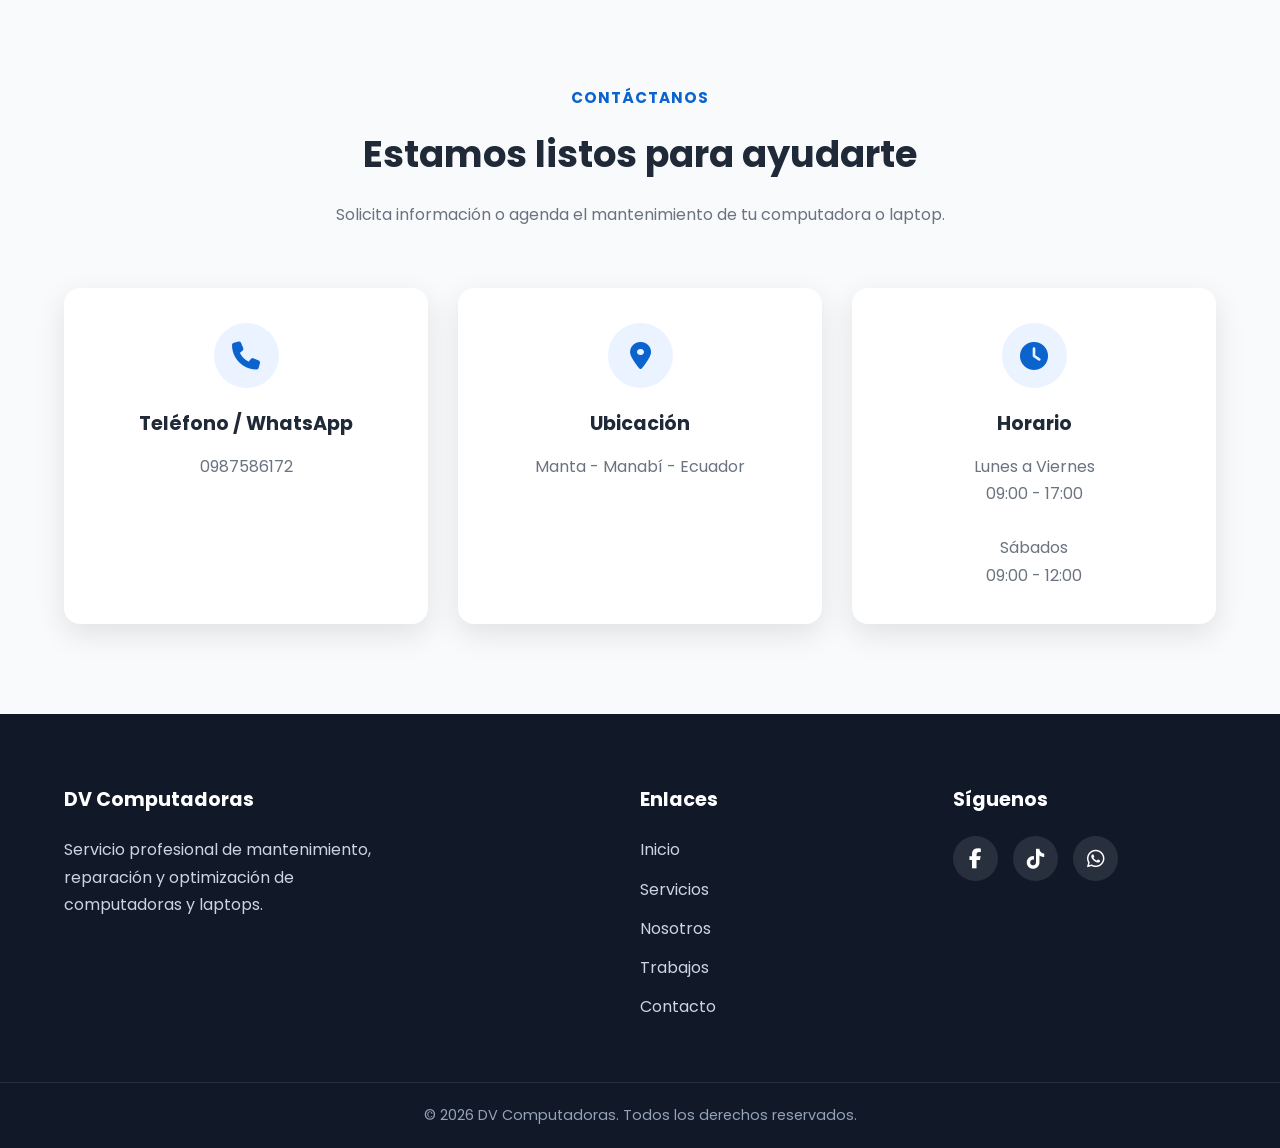
==== commit 4ce31c49: "Update index.html" ====
--- a/index.html
+++ b/index.html
@@ -547,7 +547,140 @@
     </div>
 
 </section>
-
+<!-- ==============================
+SEÑALES DE MANTENIMIENTO
+============================== -->
+
+<section class="senales-mantenimiento">
+
+    <div class="container">
+
+        <div class="titulo-seccion">
+
+            <span>
+                <i class="fas fa-triangle-exclamation"></i>
+                Importante
+            </span>
+
+            <h2>
+                Señales de que tu computadora necesita mantenimiento
+            </h2>
+
+            <p>
+                Reconoce a tiempo los problemas de tu equipo y evita daños mayores.
+            </p>
+
+        </div>
+
+
+        <div class="senales-grid">
+
+
+            <div class="tarjeta-senal">
+
+                <i class="fas fa-laptop"></i>
+
+                <h3>
+                    Equipo lento o se congela
+                </h3>
+
+                <p>
+                    Si tarda en iniciar, los programas no responden
+                    o trabaja muy lento, necesita revisión y optimización.
+                </p>
+
+            </div>
+
+
+
+            <div class="tarjeta-senal">
+
+                <i class="fas fa-temperature-high"></i>
+
+                <h3>
+                    Sobrecalentamiento
+                </h3>
+
+                <p>
+                    El exceso de temperatura puede afectar componentes
+                    y requiere limpieza interna o revisión.
+                </p>
+
+            </div>
+
+
+
+            <div class="tarjeta-senal">
+
+                <i class="fas fa-battery-half"></i>
+
+                <h3>
+                    Batería dañada o inflada
+                </h3>
+
+                <p>
+                    Una batería desgastada o inflada necesita revisión
+                    para evitar problemas mayores.
+                </p>
+
+            </div>
+
+
+
+            <div class="tarjeta-senal">
+
+                <i class="fas fa-hard-drive"></i>
+
+                <h3>
+                    Poco espacio o disco con problemas
+                </h3>
+
+                <p>
+                    Un almacenamiento lleno puede causar lentitud
+                    y errores del sistema.
+                </p>
+
+            </div>
+
+
+
+            <div class="tarjeta-senal">
+
+                <i class="fas fa-virus"></i>
+
+                <h3>
+                    Virus y errores de Windows
+                </h3>
+
+                <p>
+                    Eliminamos virus, malware y programas no deseados.
+                </p>
+
+            </div>
+
+
+
+            <div class="tarjeta-senal">
+
+                <i class="fas fa-wifi"></i>
+
+                <h3>
+                    Servicio técnico remoto
+                </h3>
+
+                <p>
+                    Instalación de programas, Windows, Office,
+                    antivirus y configuraciones por internet.
+                </p>
+
+            </div>
+
+
+        </div>
+
+    </div>
+
+</section>
 <!--==================================================
 MANTENIMIENTO PREVENTIVO
 ===================================================-->
--- a/style.css
+++ b/style.css
@@ -403,6 +403,8 @@
 
     justify-content:space-between;
 
+    overflow:hidden;
+
 }
 
 /*==================================================
@@ -411,9 +413,11 @@
 
 .logo img{
 
-    width:150px;
-
-    height:auto;
+    width:120px;
+
+    height:60px;
+
+    object-fit:contain;
 
     transition:var(--transition);
 
@@ -1723,11 +1727,15 @@
     }
 
 
-    .logo img{
-
-        width:125px;
-
-    }
+   .logo img{
+
+    width:110px;
+
+    height:55px;
+
+    object-fit:contain;
+
+}
 
 
     nav{
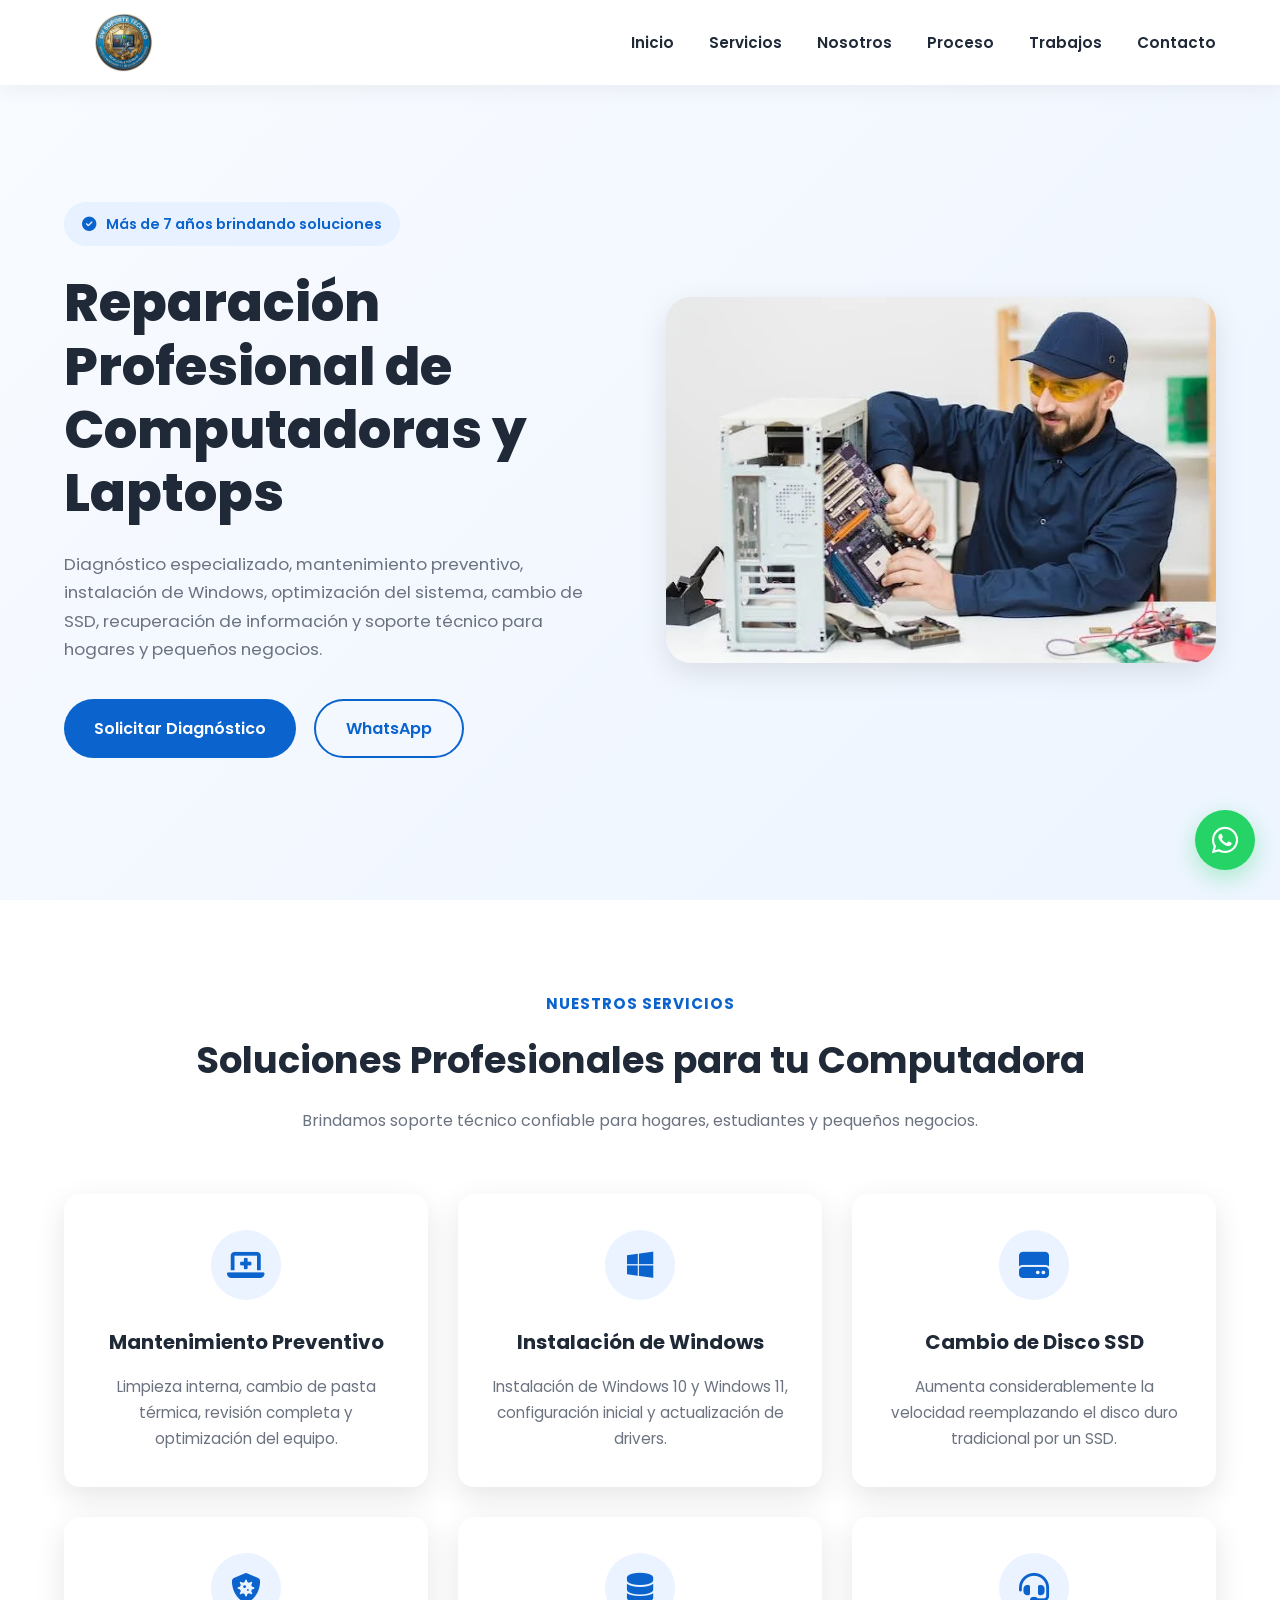
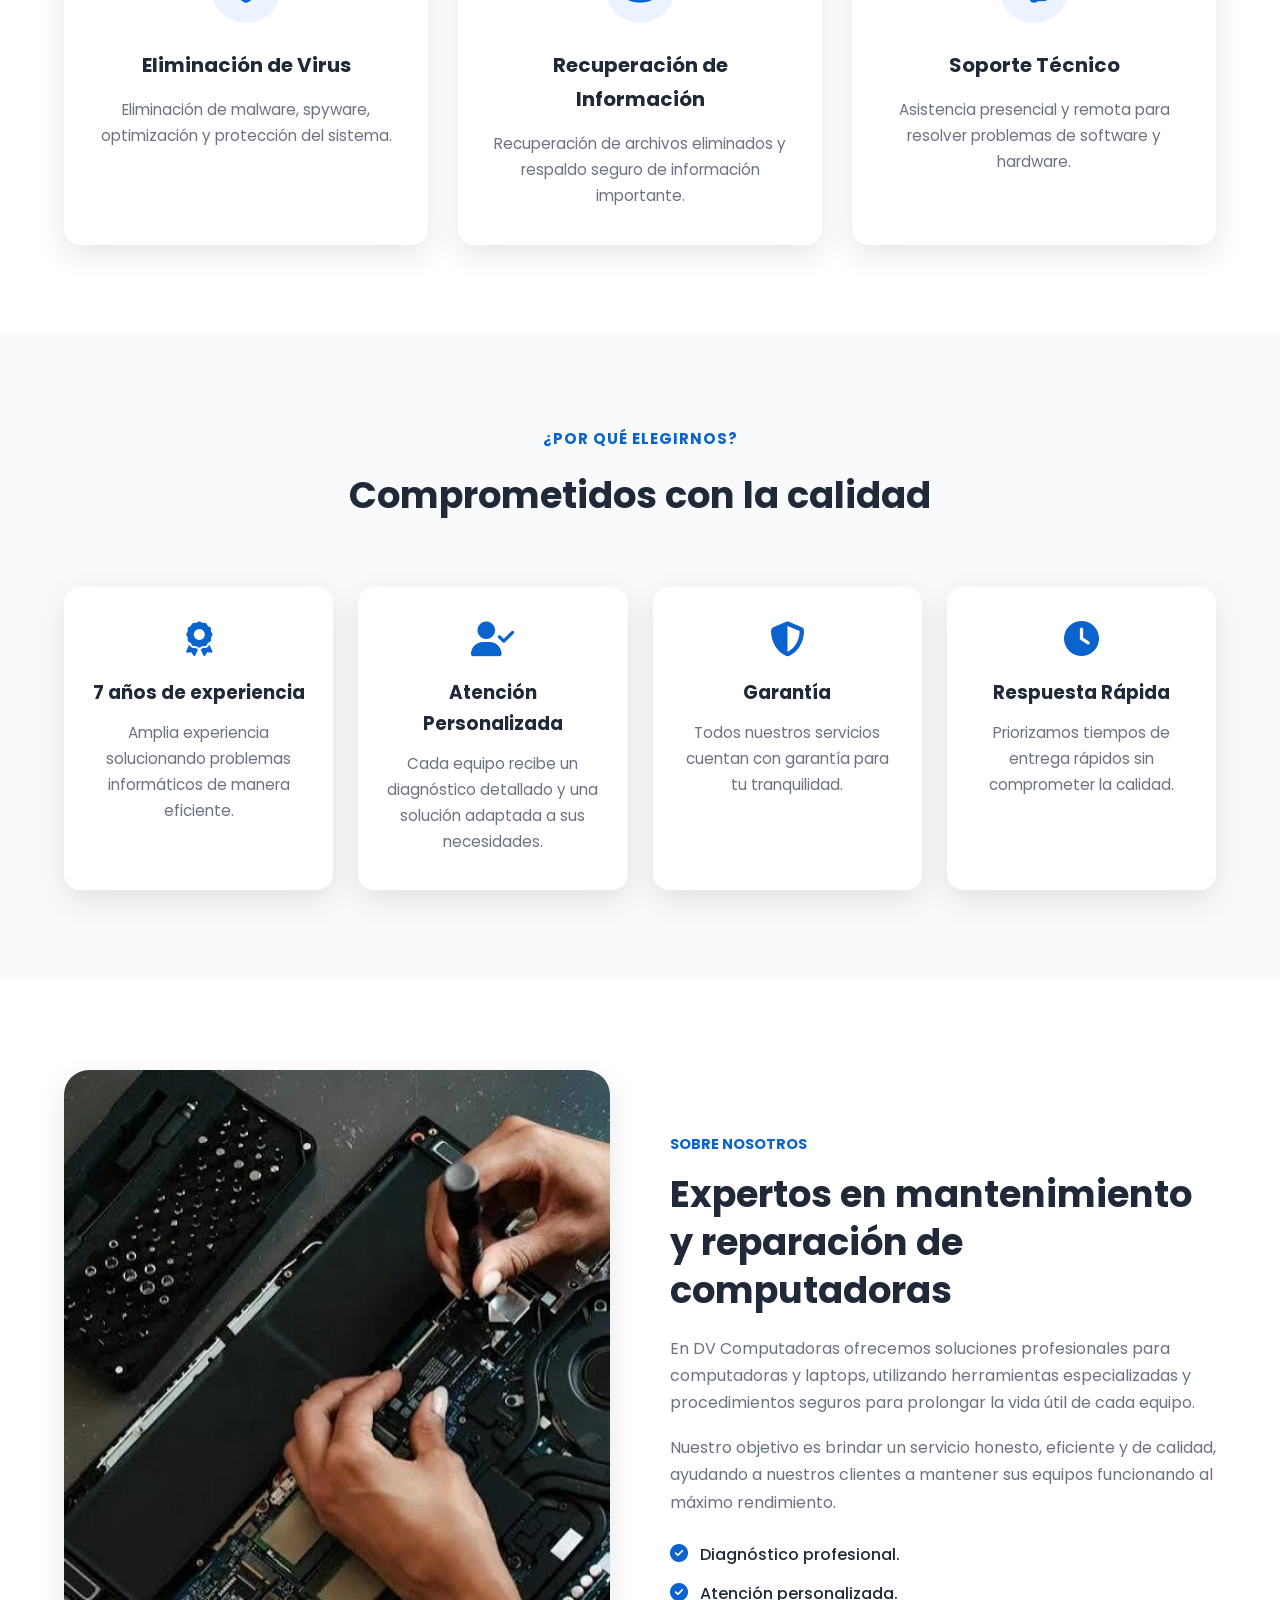
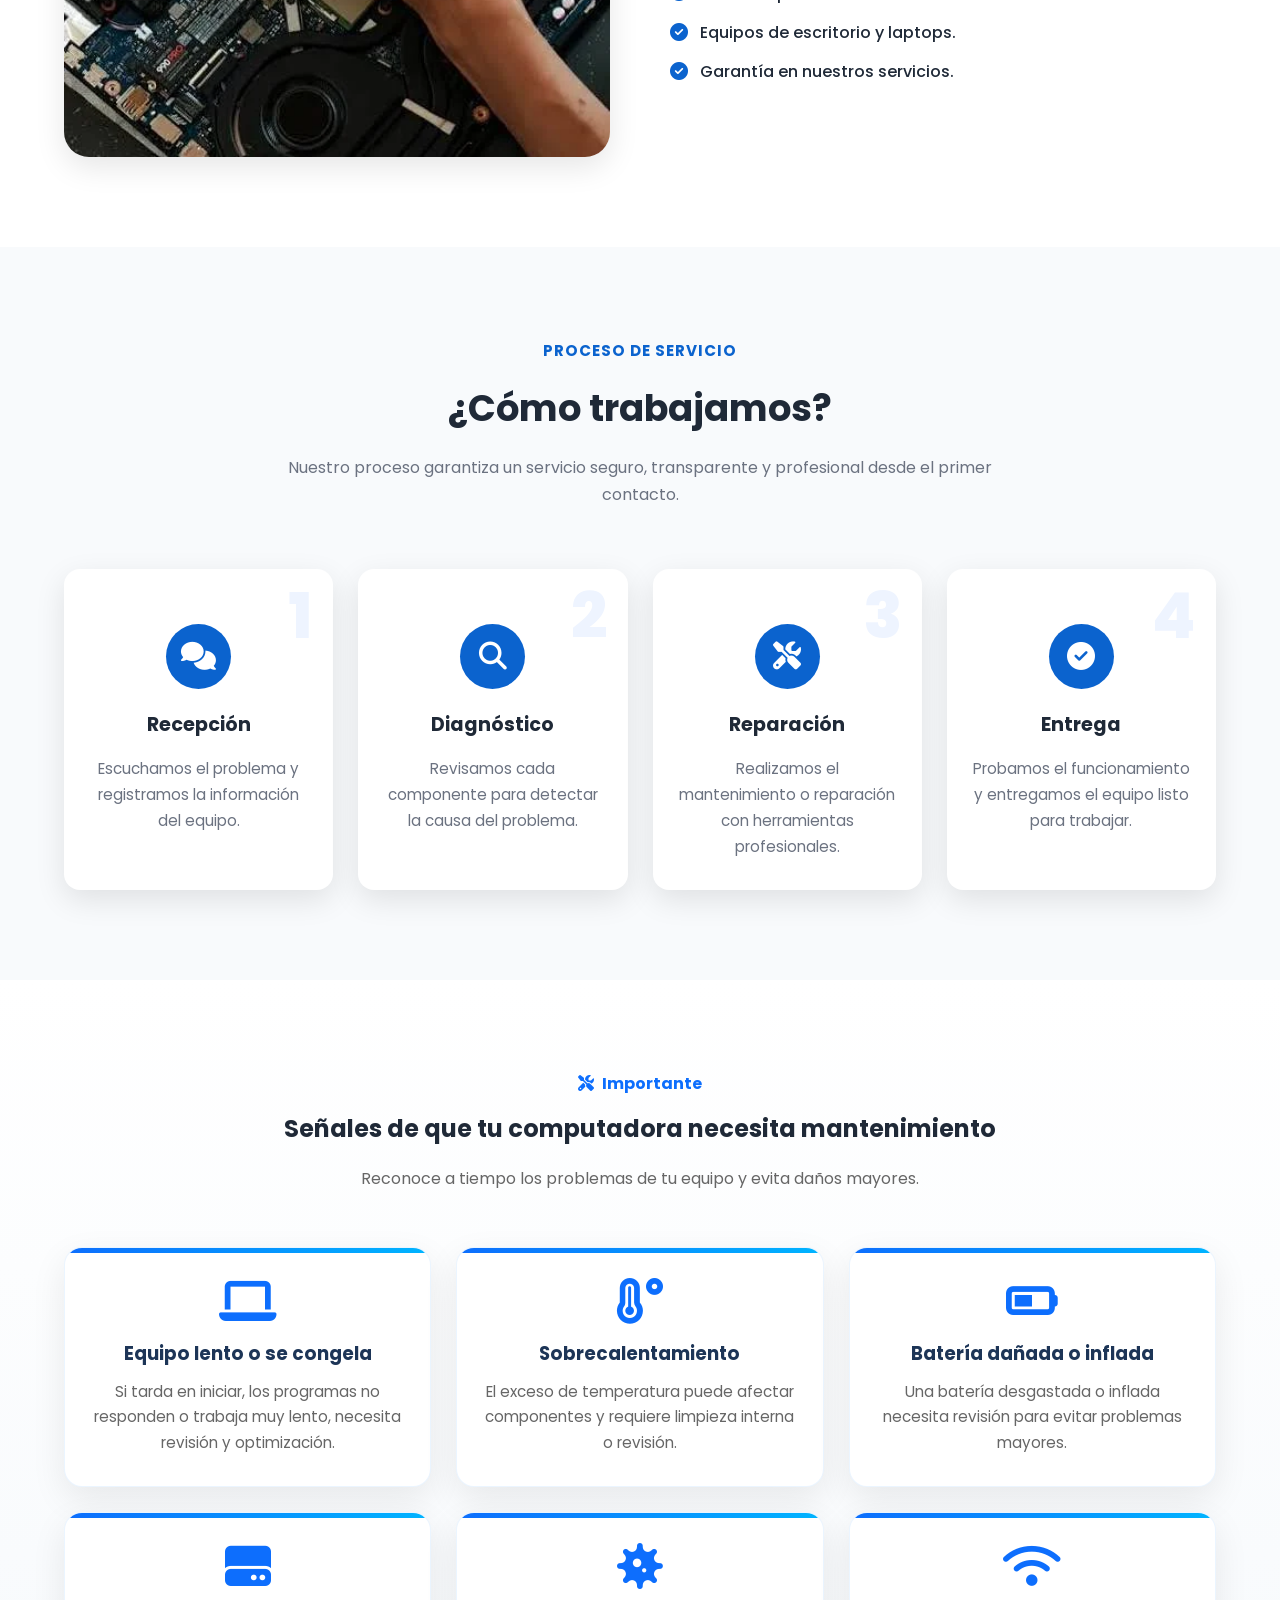
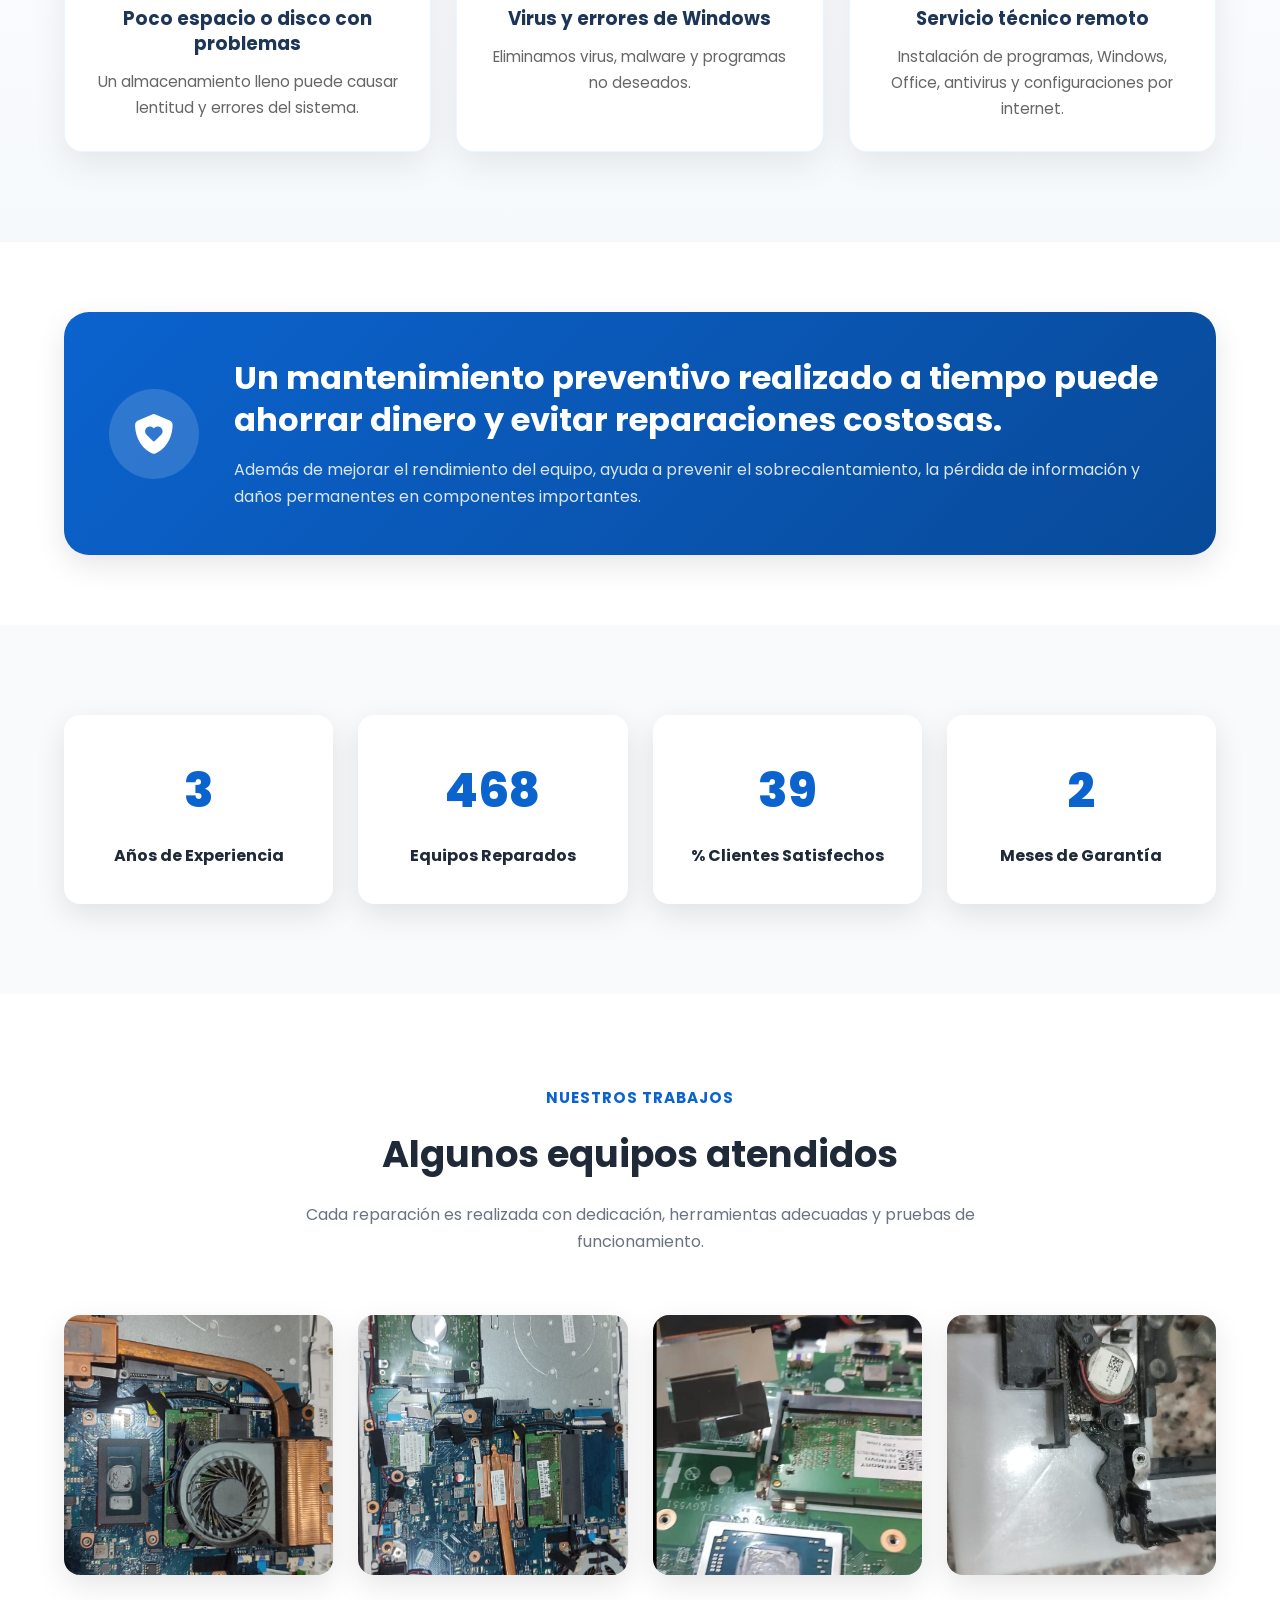
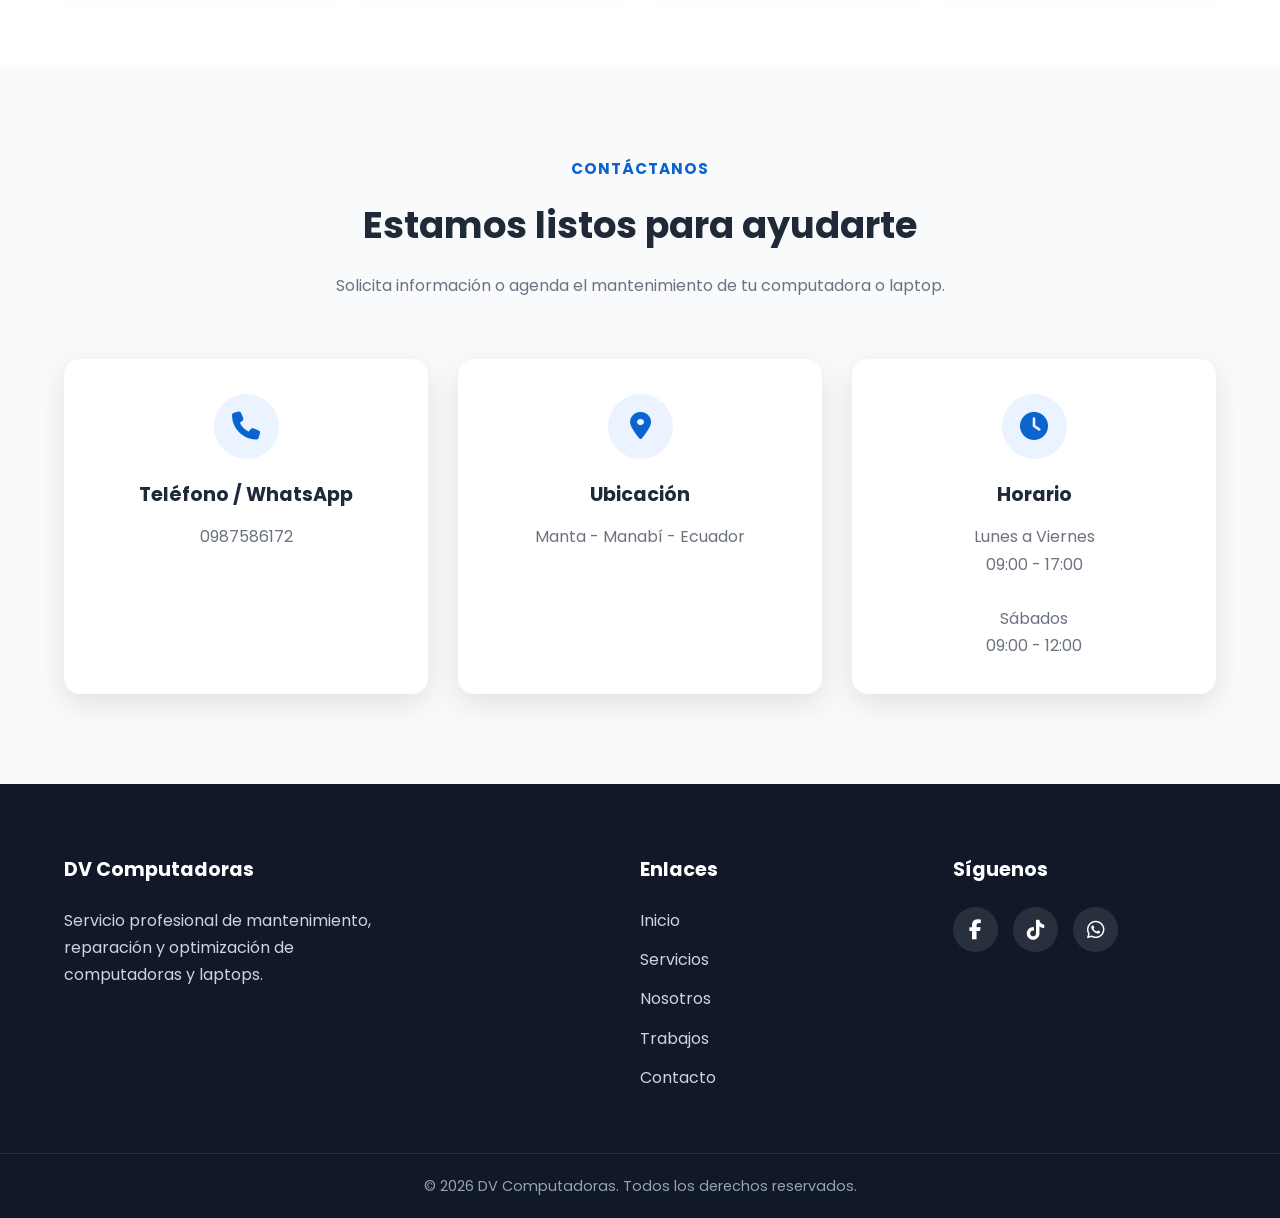
==== commit 7a9bf33b: "Update index.html" ====
--- a/index.html
+++ b/index.html
@@ -558,7 +558,7 @@
         <div class="titulo-seccion">
 
             <span>
-                <i class="fas fa-triangle-exclamation"></i>
+                <i class="fas fa-tools"></i>
                 Importante
             </span>
 
--- a/style.css
+++ b/style.css
@@ -1995,3 +1995,217 @@
     }
 
 }
+/*==================================================
+V11 - SEÑALES DE MANTENIMIENTO
+==================================================*/
+
+.senales-mantenimiento{
+
+    padding:90px 0;
+
+    background:linear-gradient(180deg,#ffffff 0%,#f6f9fc 100%);
+
+}
+
+.senales-grid{
+
+    display:grid;
+
+    grid-template-columns:repeat(3,1fr);
+
+    gap:25px;
+
+    margin-top:55px;
+
+}
+
+.tarjeta-senal{
+
+    background:#fff;
+
+    border-radius:18px;
+
+    padding:30px 25px;
+
+    text-align:center;
+
+    box-shadow:0 12px 35px rgba(0,0,0,.08);
+
+    transition:.35s;
+
+    border:1px solid rgba(0,123,255,.08);
+
+    position:relative;
+
+    overflow:hidden;
+
+}
+
+.tarjeta-senal::before{
+
+    content:"";
+
+    position:absolute;
+
+    top:0;
+
+    left:0;
+
+    width:100%;
+
+    height:5px;
+
+    background:linear-gradient(90deg,#0d6efd,#00b4ff);
+
+}
+
+.tarjeta-senal:hover{
+
+    transform:translateY(-10px);
+
+    box-shadow:0 20px 45px rgba(0,0,0,.14);
+
+}
+
+.tarjeta-senal i{
+
+    font-size:46px;
+
+    color:#0d6efd;
+
+    margin-bottom:18px;
+
+    transition:.35s;
+
+}
+
+.tarjeta-senal:hover i{
+
+    transform:scale(1.15) rotate(5deg);
+
+}
+
+.tarjeta-senal h3{
+
+    font-size:1.15rem;
+
+    font-weight:700;
+
+    margin-bottom:12px;
+
+    color:#1d3557;
+
+    line-height:1.35;
+
+}
+
+.tarjeta-senal p{
+
+    color:#666;
+
+    line-height:1.7;
+
+    font-size:.95rem;
+
+}
+
+/*==========================
+TABLET
+==========================*/
+
+@media(max-width:992px){
+
+.senales-grid{
+
+grid-template-columns:repeat(2,1fr);
+
+}
+
+}
+
+/*==========================
+CELULAR
+==========================*/
+
+@media(max-width:768px){
+
+.senales-mantenimiento{
+
+padding:70px 0;
+
+}
+
+.senales-grid{
+
+grid-template-columns:1fr;
+
+gap:18px;
+
+margin-top:35px;
+
+}
+
+.tarjeta-senal{
+
+padding:24px;
+
+}
+
+.tarjeta-senal i{
+
+font-size:38px;
+
+}
+
+.tarjeta-senal h3{
+
+font-size:1.05rem;
+
+}
+
+.tarjeta-senal p{
+
+font-size:.92rem;
+
+}
+
+}
+/* Título de la sección */
+
+.senales-mantenimiento .titulo-seccion{
+
+    text-align:center;
+
+    max-width:760px;
+
+    margin:0 auto;
+
+}
+
+.senales-mantenimiento .titulo-seccion span{
+
+    display:inline-flex;
+
+    align-items:center;
+
+    gap:8px;
+
+    color:#0d6efd;
+
+    font-weight:700;
+
+    margin-bottom:12px;
+
+}
+
+.senales-mantenimiento .titulo-seccion h2{
+
+    margin-bottom:15px;
+
+}
+
+.senales-mantenimiento .titulo-seccion p{
+
+    color:#666;
+
+}
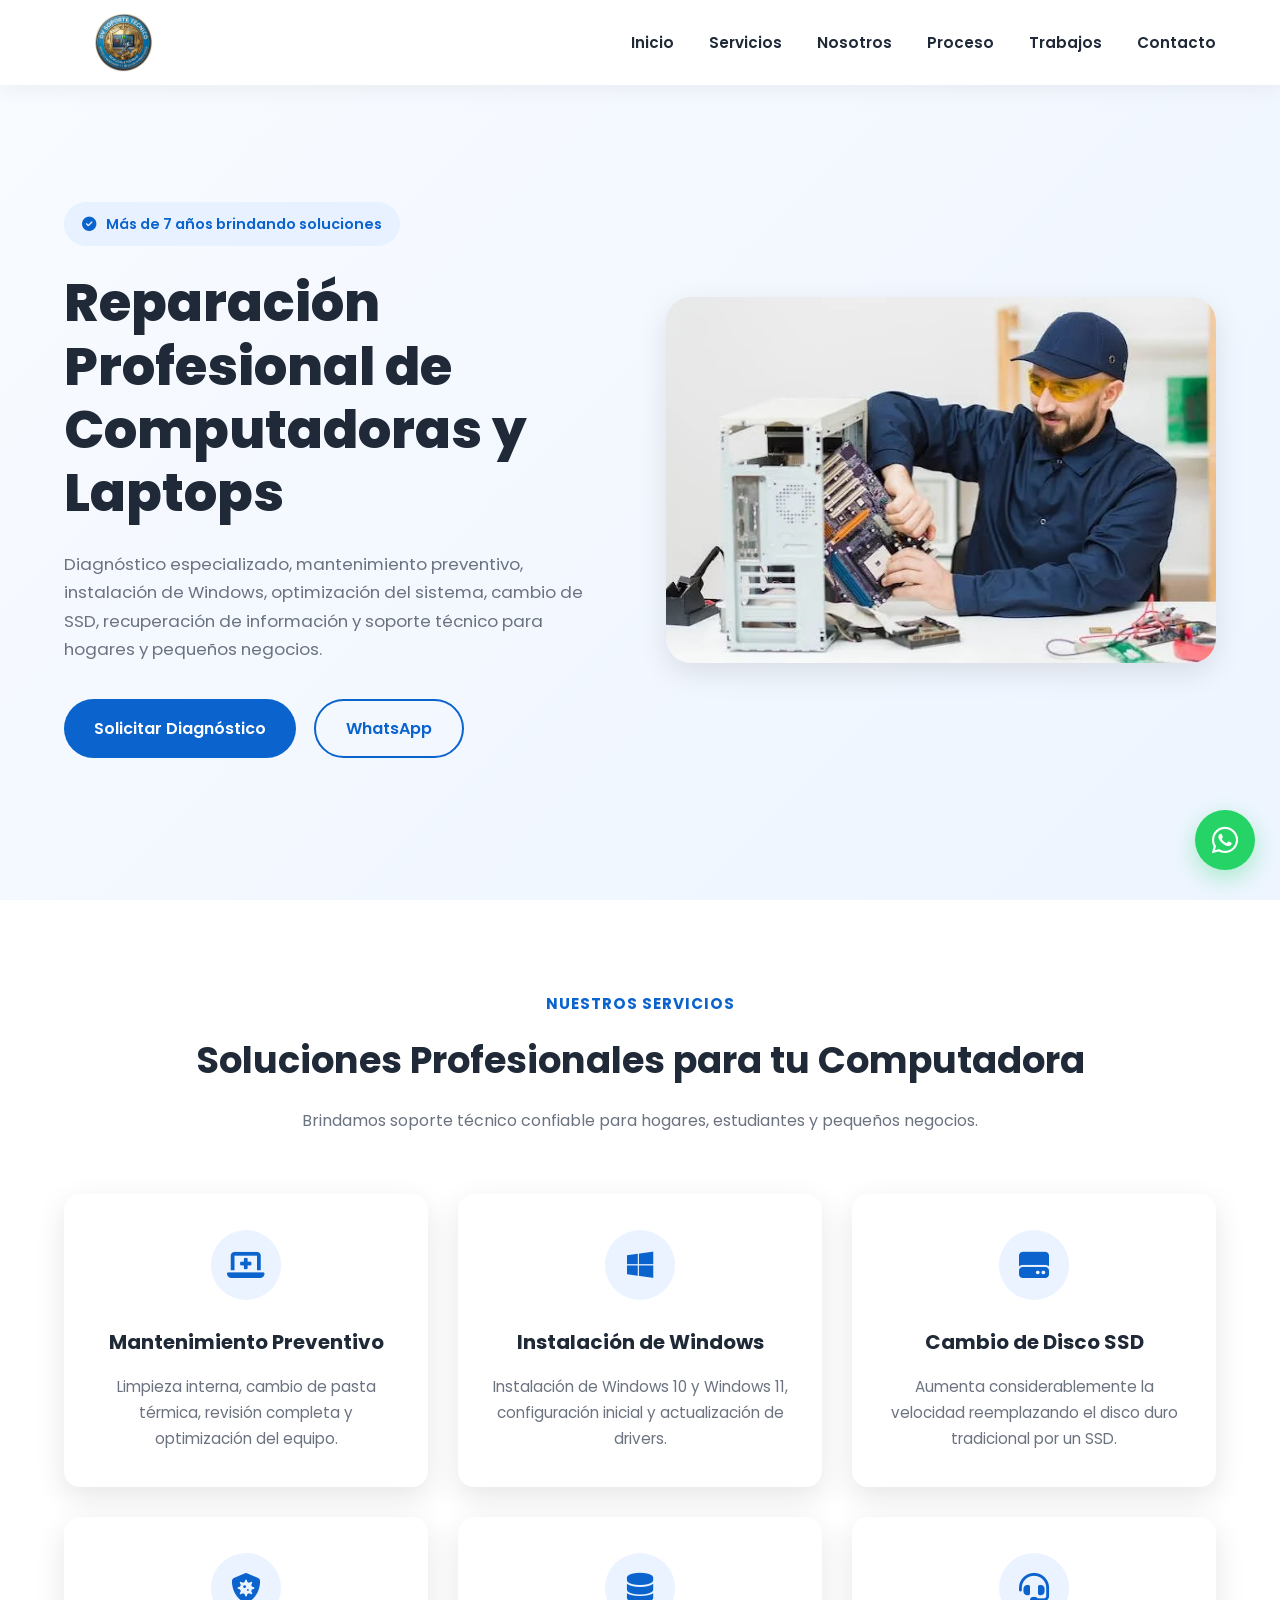
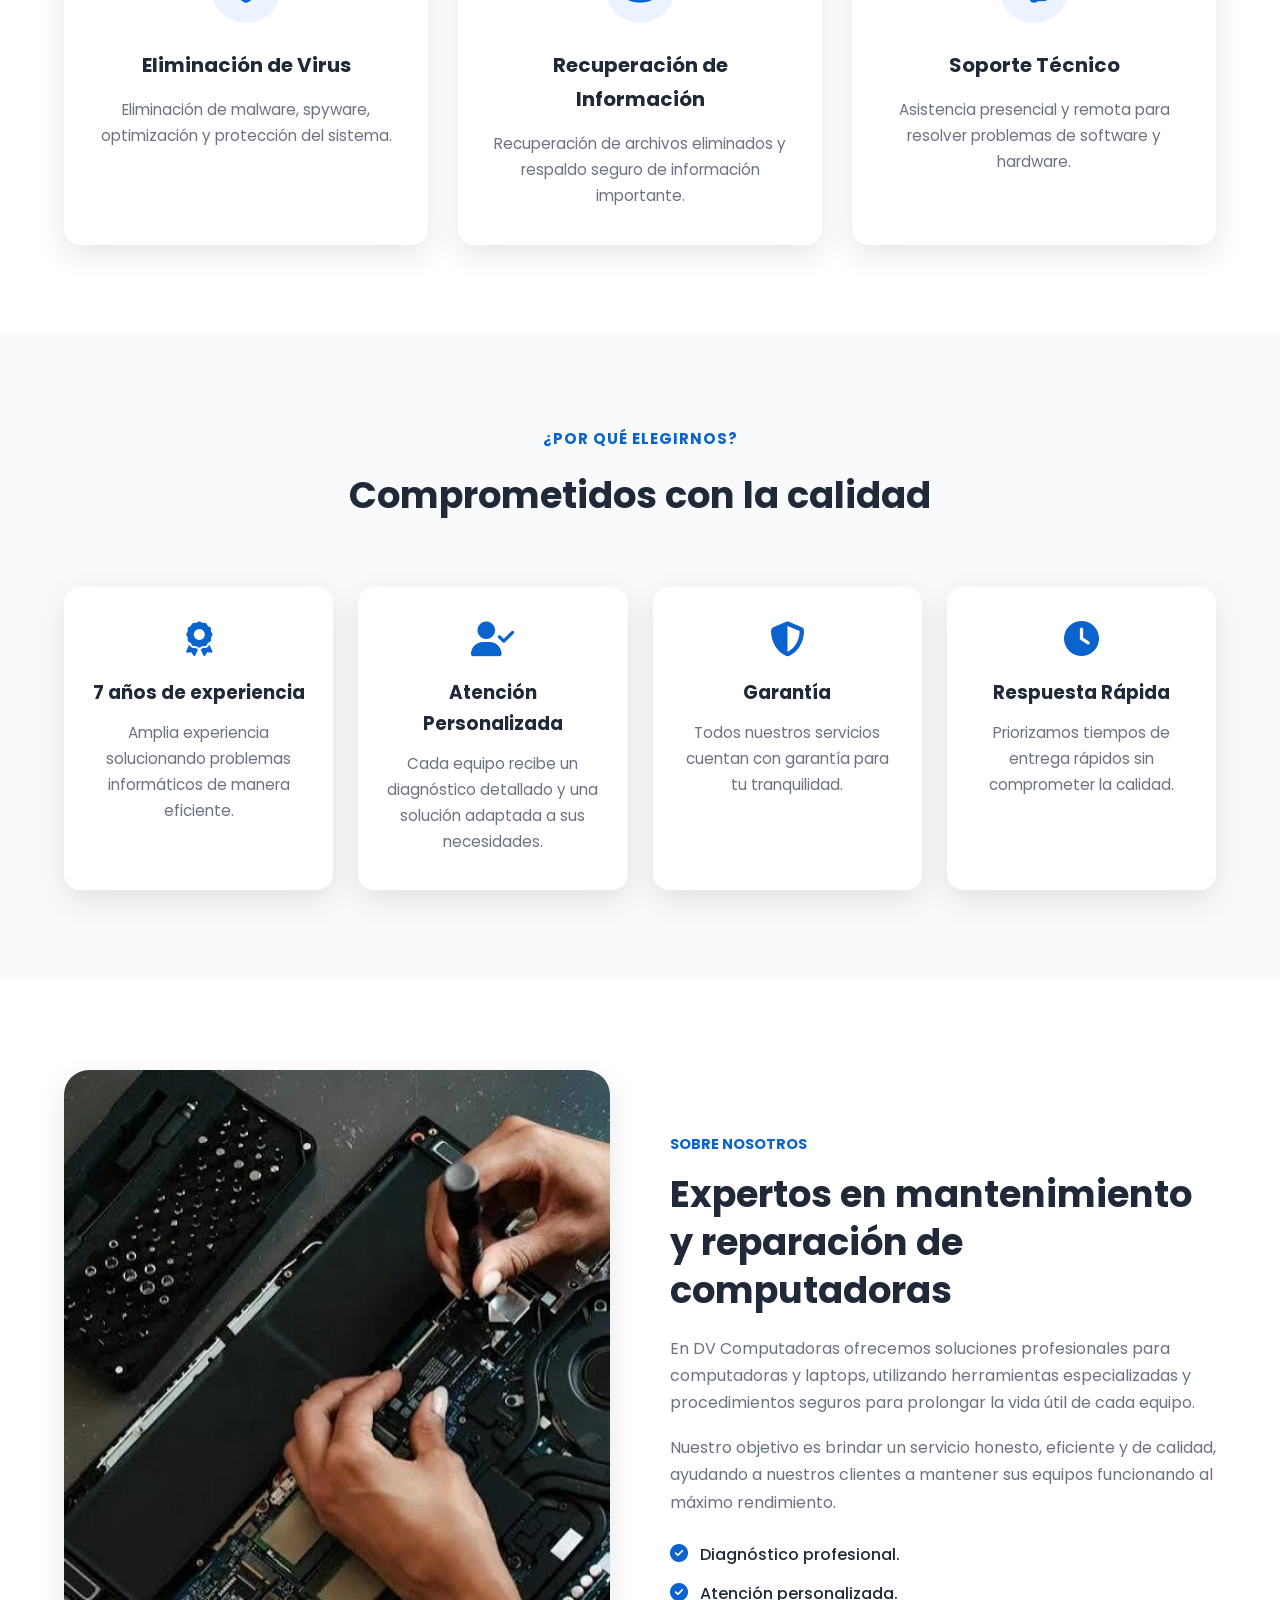
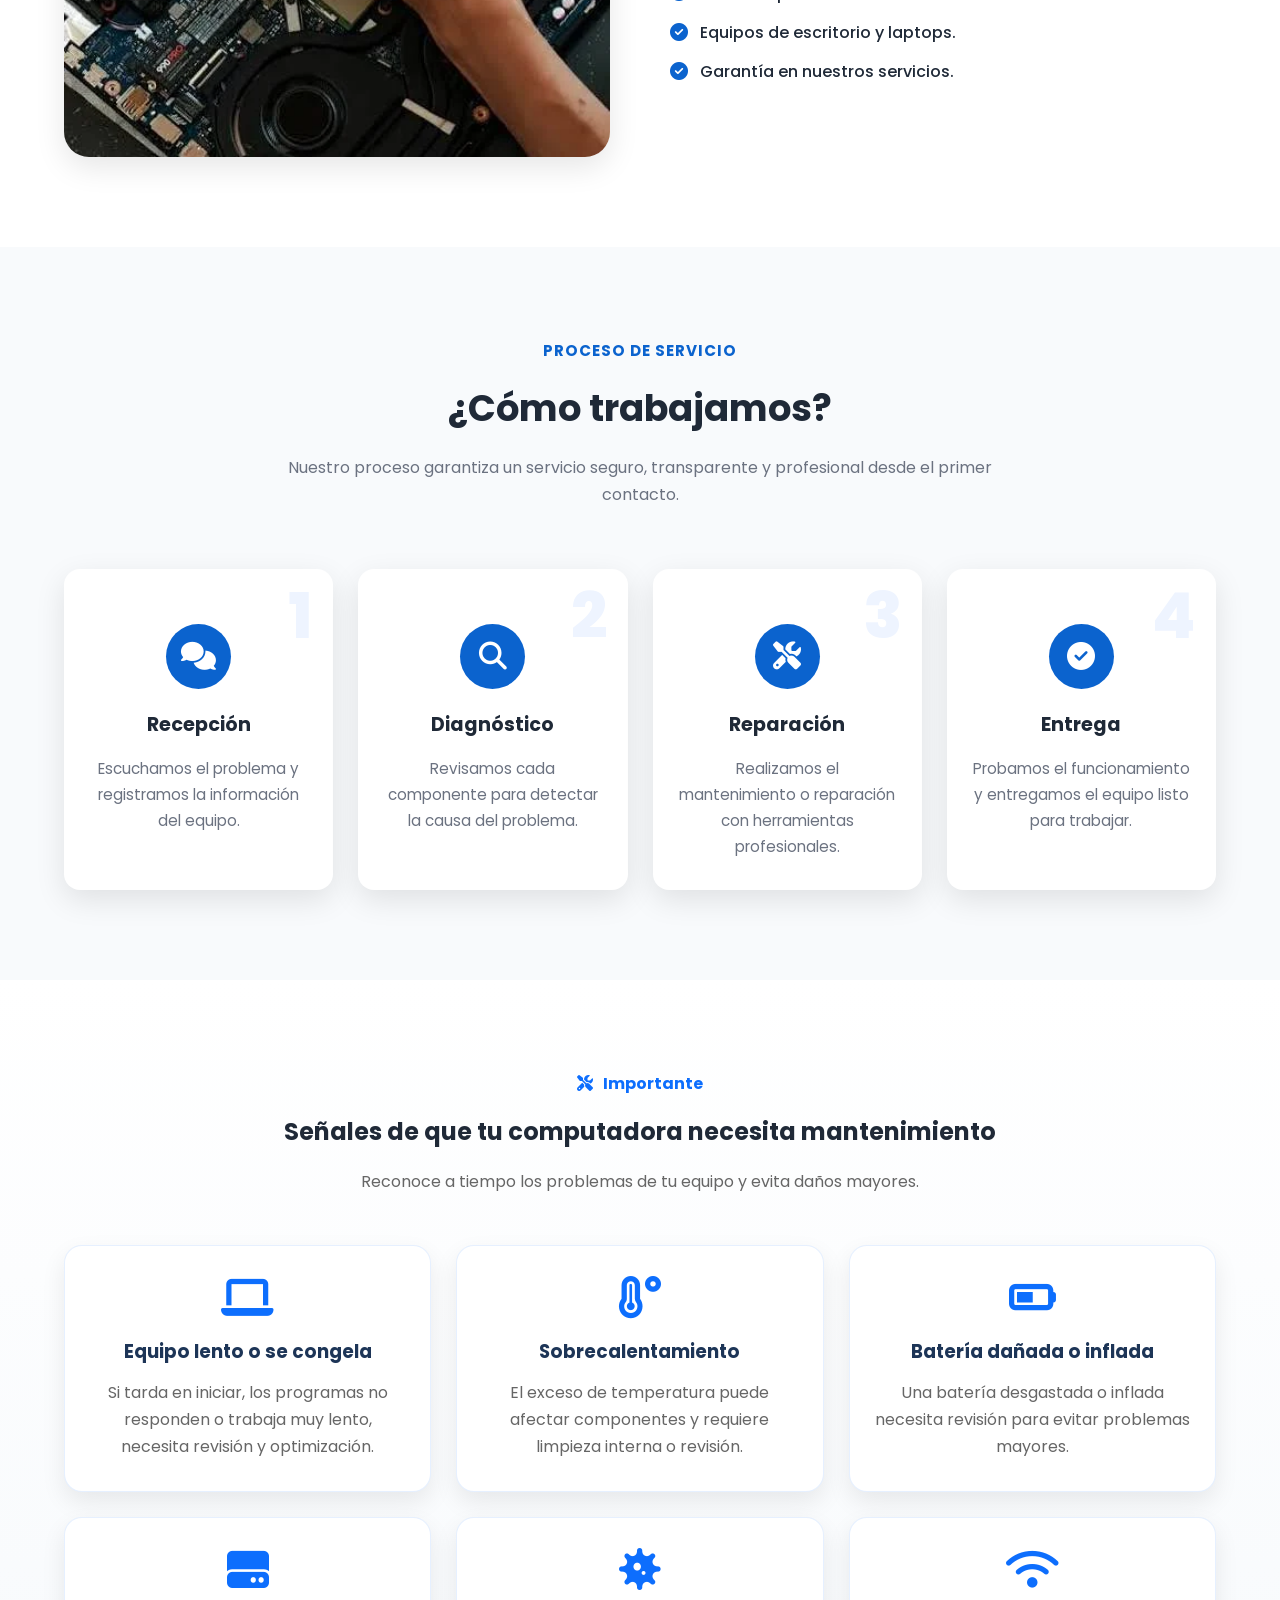
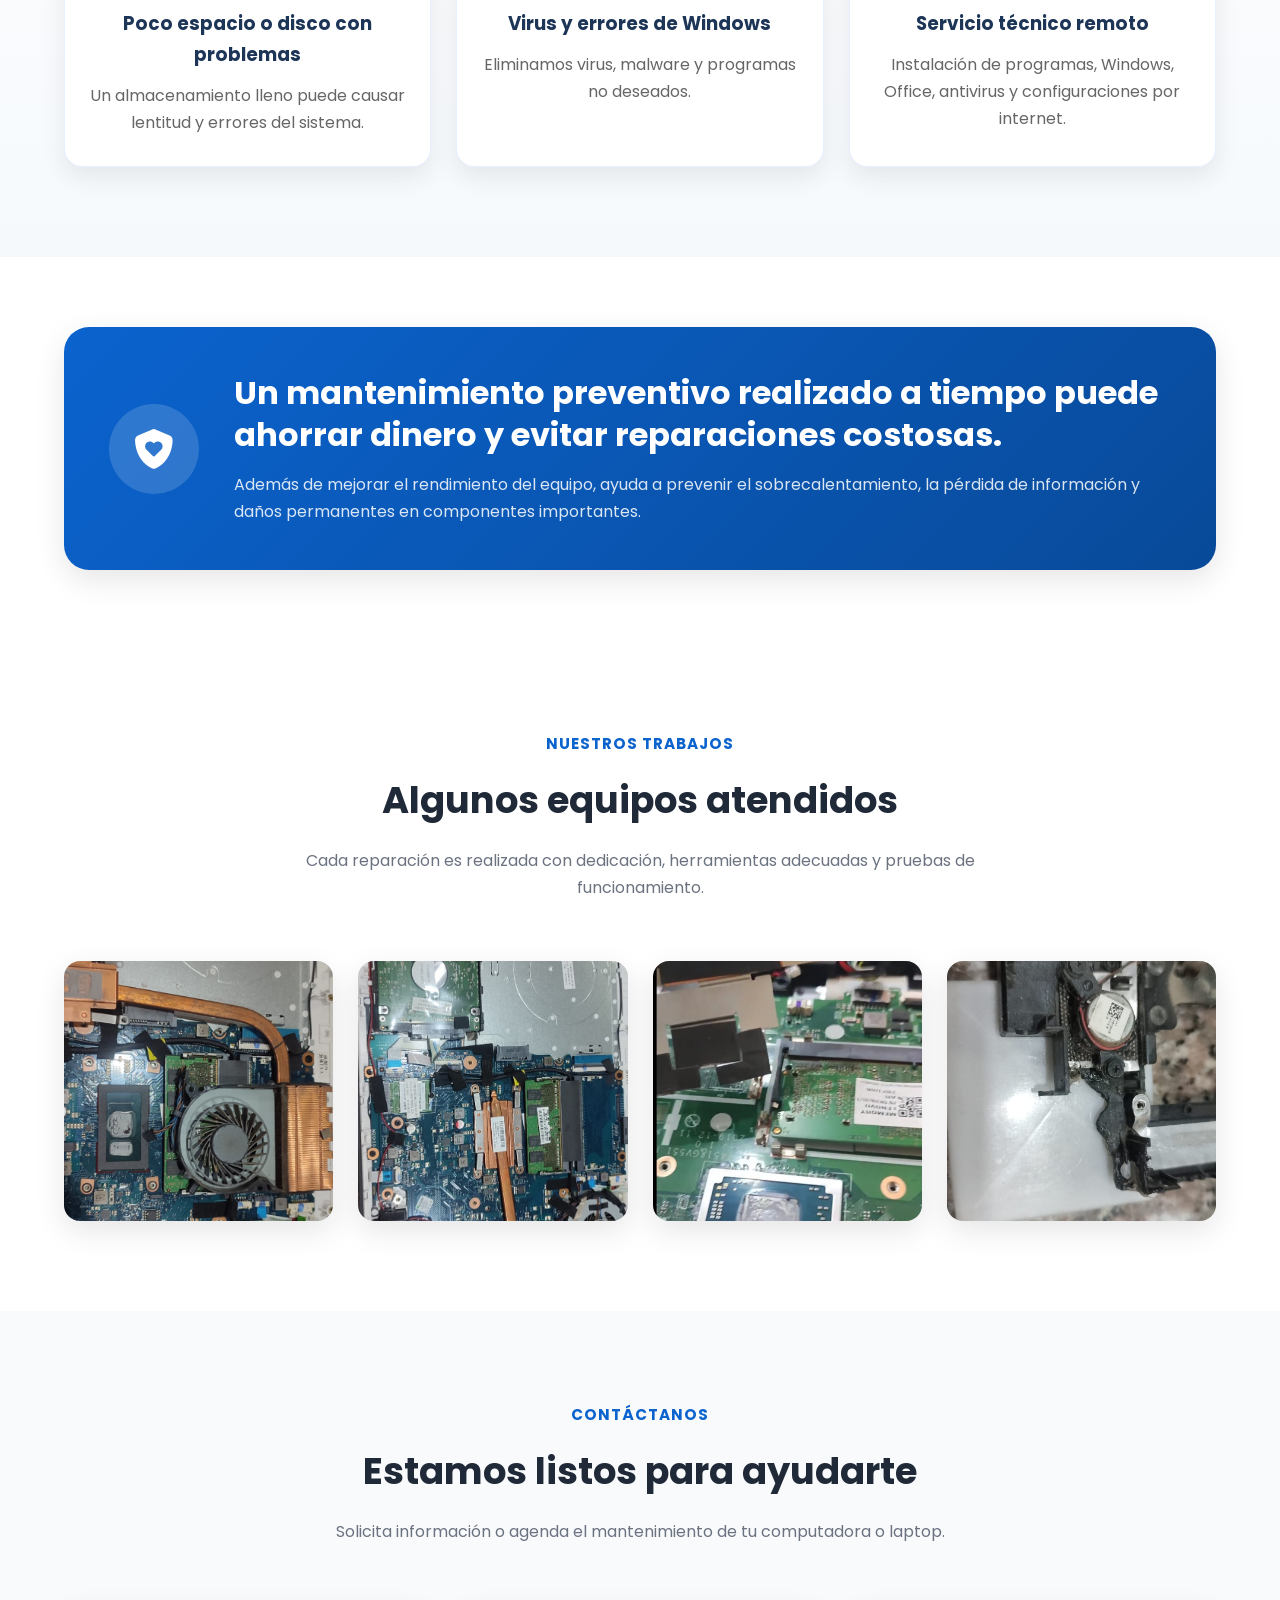
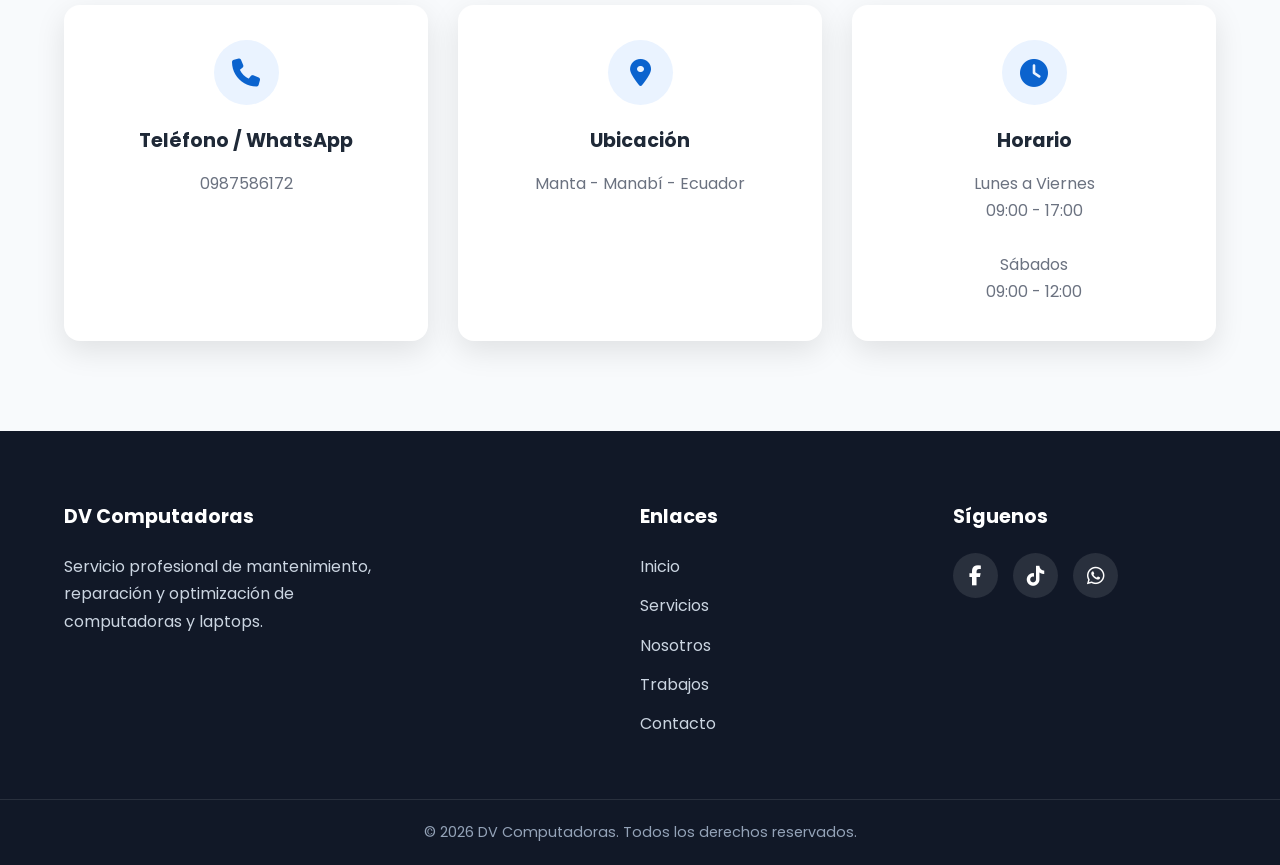
==== commit ff14744d: "Update index.html" ====
--- a/index.html
+++ b/index.html
@@ -717,53 +717,6 @@
 
 </section>
 
-<!--==================================================
-CONTADORES
-===================================================-->
-
-<section class="counter-section">
-
-    <div class="container">
-
-        <div class="counter-grid">
-
-            <div class="counter-card">
-
-                <span class="counter" data-target="7">0</span>
-
-                <h3>Años de Experiencia</h3>
-
-            </div>
-
-            <div class="counter-card">
-
-                <span class="counter" data-target="1200">0</span>
-
-                <h3>Equipos Reparados</h3>
-
-            </div>
-
-            <div class="counter-card">
-
-                <span class="counter" data-target="98">0</span>
-
-                <h3>% Clientes Satisfechos</h3>
-
-            </div>
-
-            <div class="counter-card">
-
-                <span class="counter" data-target="3">0</span>
-
-                <h3>Meses de Garantía</h3>
-
-            </div>
-
-        </div>
-
-    </div>
-
-</section>
 
 <!--==================================================
 GALERÍA
--- a/style.css
+++ b/style.css
@@ -2015,7 +2015,7 @@
 
     gap:25px;
 
-    margin-top:55px;
+    margin-top:50px;
 
 }
 
@@ -2029,183 +2029,141 @@
 
     text-align:center;
 
-    box-shadow:0 12px 35px rgba(0,0,0,.08);
-
-    transition:.35s;
-
-    border:1px solid rgba(0,123,255,.08);
-
-    position:relative;
-
-    overflow:hidden;
-
-}
-
-.tarjeta-senal::before{
-
-    content:"";
-
-    position:absolute;
-
-    top:0;
-
-    left:0;
+    border:1px solid rgba(13,110,253,.10);
+
+    box-shadow:0 10px 25px rgba(0,0,0,.08);
+
+    transition:.35s ease;
+
+}
+
+.tarjeta-senal:hover{
+
+    transform:translateY(-8px);
+
+    box-shadow:0 18px 35px rgba(0,0,0,.15);
+
+}
+
+.tarjeta-senal i{
+
+    font-size:42px;
+
+    color:#0d6efd;
+
+    margin-bottom:18px;
+
+}
+
+.tarjeta-senal h3{
+
+    font-size:1.15rem;
+
+    color:#1d3557;
+
+    margin-bottom:12px;
+
+}
+
+.tarjeta-senal p{
+
+    color:#666;
+
+    line-height:1.7;
+
+}
+
+/* TABLET */
+
+@media(max-width:992px){
+
+    .senales-grid{
+
+        grid-template-columns:repeat(2,1fr);
+
+    }
+
+}
+
+/* CELULAR */
+
+@media(max-width:768px){
+
+    .senales-grid{
+
+        grid-template-columns:1fr;
+
+        gap:18px;
+
+    }
+
+    .tarjeta-senal{
+
+        padding:24px 20px;
+
+    }
+
+}
+/*=========================================
+TÍTULO - SEÑALES DE MANTENIMIENTO
+=========================================*/
+
+.senales-mantenimiento .titulo-seccion{
 
     width:100%;
 
-    height:5px;
-
-    background:linear-gradient(90deg,#0d6efd,#00b4ff);
-
-}
-
-.tarjeta-senal:hover{
-
-    transform:translateY(-10px);
-
-    box-shadow:0 20px 45px rgba(0,0,0,.14);
-
-}
-
-.tarjeta-senal i{
-
-    font-size:46px;
+    max-width:850px;
+
+    margin:0 auto 50px;
+
+    text-align:center !important;
+
+    display:flex;
+
+    flex-direction:column;
+
+    justify-content:center;
+
+    align-items:center;
+
+}
+
+.senales-mantenimiento .titulo-seccion span{
+
+    display:inline-flex;
+
+    align-items:center;
+
+    justify-content:center;
+
+    gap:10px;
 
     color:#0d6efd;
 
-    margin-bottom:18px;
-
-    transition:.35s;
-
-}
-
-.tarjeta-senal:hover i{
-
-    transform:scale(1.15) rotate(5deg);
-
-}
-
-.tarjeta-senal h3{
-
-    font-size:1.15rem;
-
     font-weight:700;
 
-    margin-bottom:12px;
-
-    color:#1d3557;
-
-    line-height:1.35;
-
-}
-
-.tarjeta-senal p{
+    margin-bottom:15px;
+
+}
+
+.senales-mantenimiento .titulo-seccion h2{
+
+    width:100%;
+
+    text-align:center;
+
+    margin-bottom:15px;
+
+}
+
+.senales-mantenimiento .titulo-seccion p{
+
+    width:100%;
+
+    text-align:center;
 
     color:#666;
 
-    line-height:1.7;
-
-    font-size:.95rem;
-
-}
-
-/*==========================
-TABLET
-==========================*/
-
-@media(max-width:992px){
-
-.senales-grid{
-
-grid-template-columns:repeat(2,1fr);
-
-}
-
-}
-
-/*==========================
-CELULAR
-==========================*/
-
-@media(max-width:768px){
-
-.senales-mantenimiento{
-
-padding:70px 0;
-
-}
-
-.senales-grid{
-
-grid-template-columns:1fr;
-
-gap:18px;
-
-margin-top:35px;
-
-}
-
-.tarjeta-senal{
-
-padding:24px;
-
-}
-
-.tarjeta-senal i{
-
-font-size:38px;
-
-}
-
-.tarjeta-senal h3{
-
-font-size:1.05rem;
-
-}
-
-.tarjeta-senal p{
-
-font-size:.92rem;
-
-}
-
-}
-/* Título de la sección */
-
-.senales-mantenimiento .titulo-seccion{
-
-    text-align:center;
-
-    max-width:760px;
-
-    margin:0 auto;
-
-}
-
-.senales-mantenimiento .titulo-seccion span{
-
-    display:inline-flex;
-
-    align-items:center;
-
-    gap:8px;
-
-    color:#0d6efd;
-
-    font-weight:700;
-
-    margin-bottom:12px;
-
-}
-
-.senales-mantenimiento .titulo-seccion h2{
-
-    margin-bottom:15px;
-
-}
-
-.senales-mantenimiento .titulo-seccion p{
-
-    color:#666;
-
-}
+    max-width:650px;
+
+}
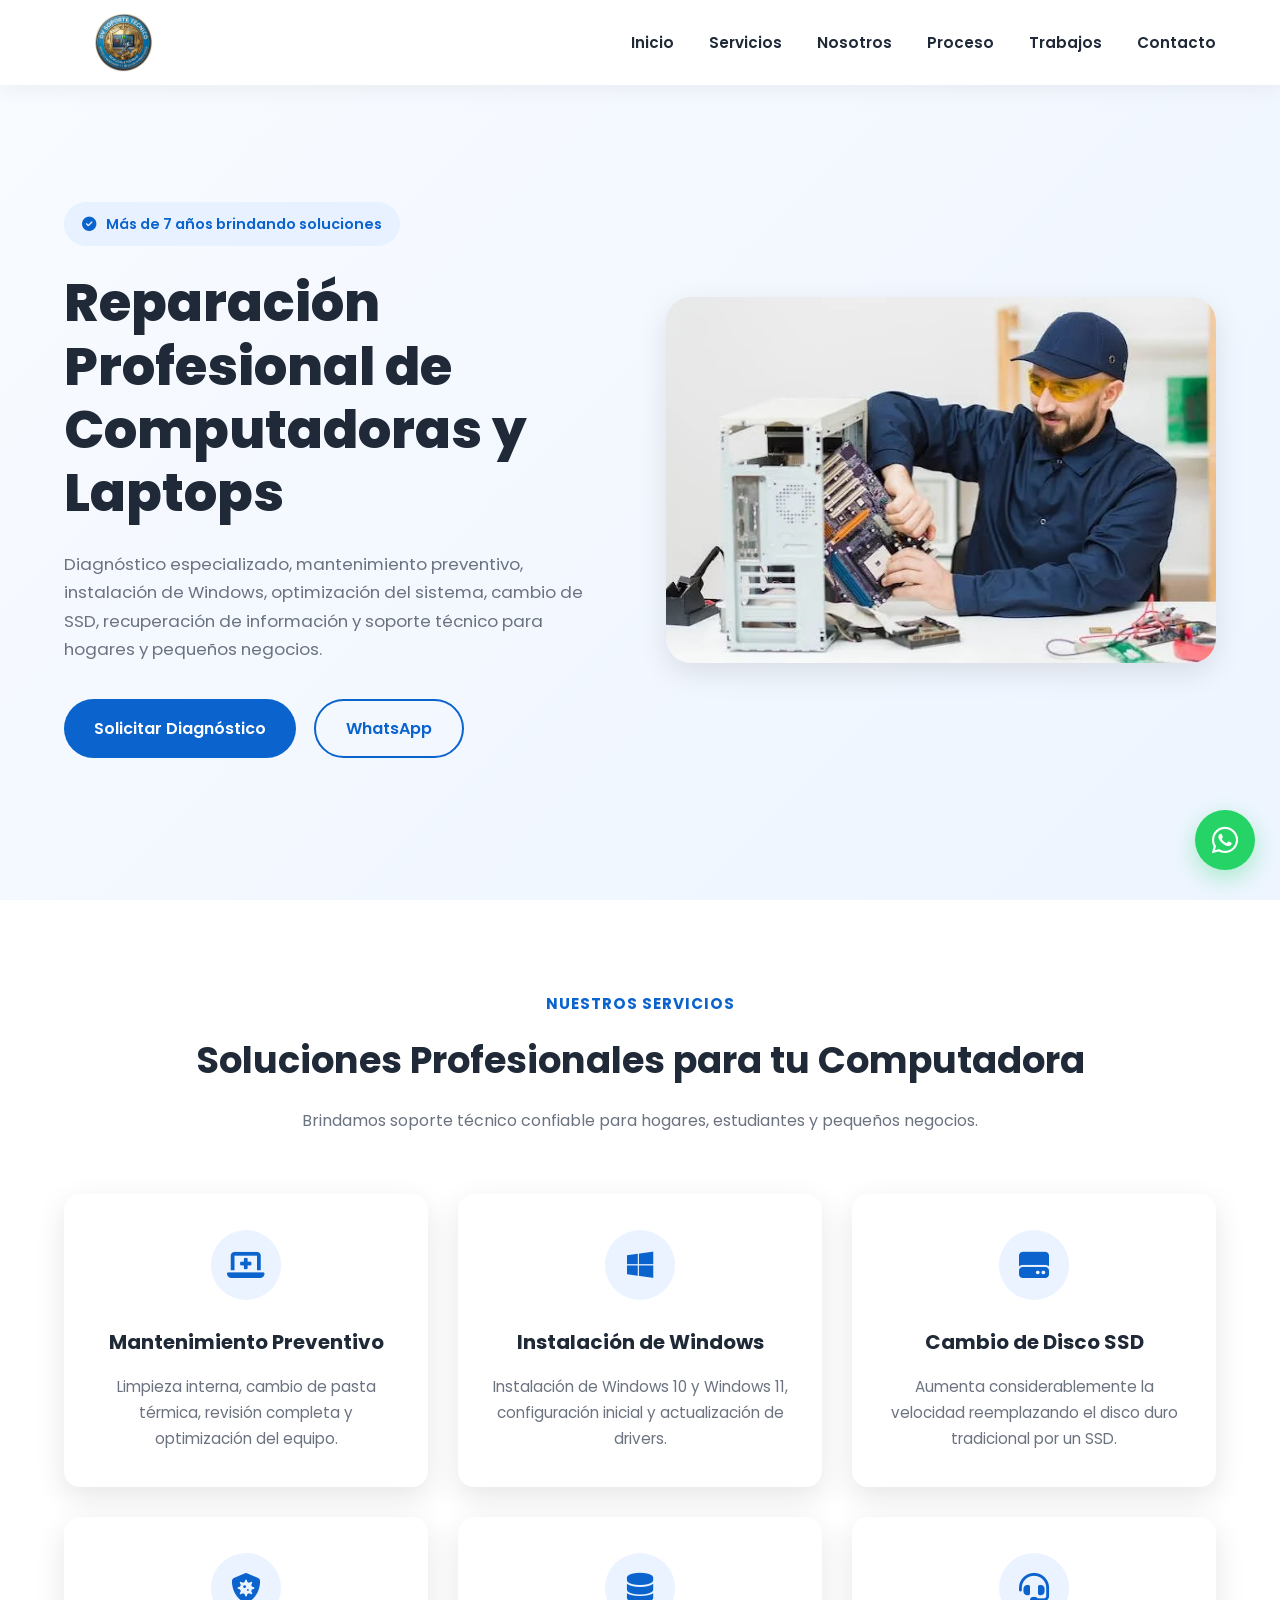
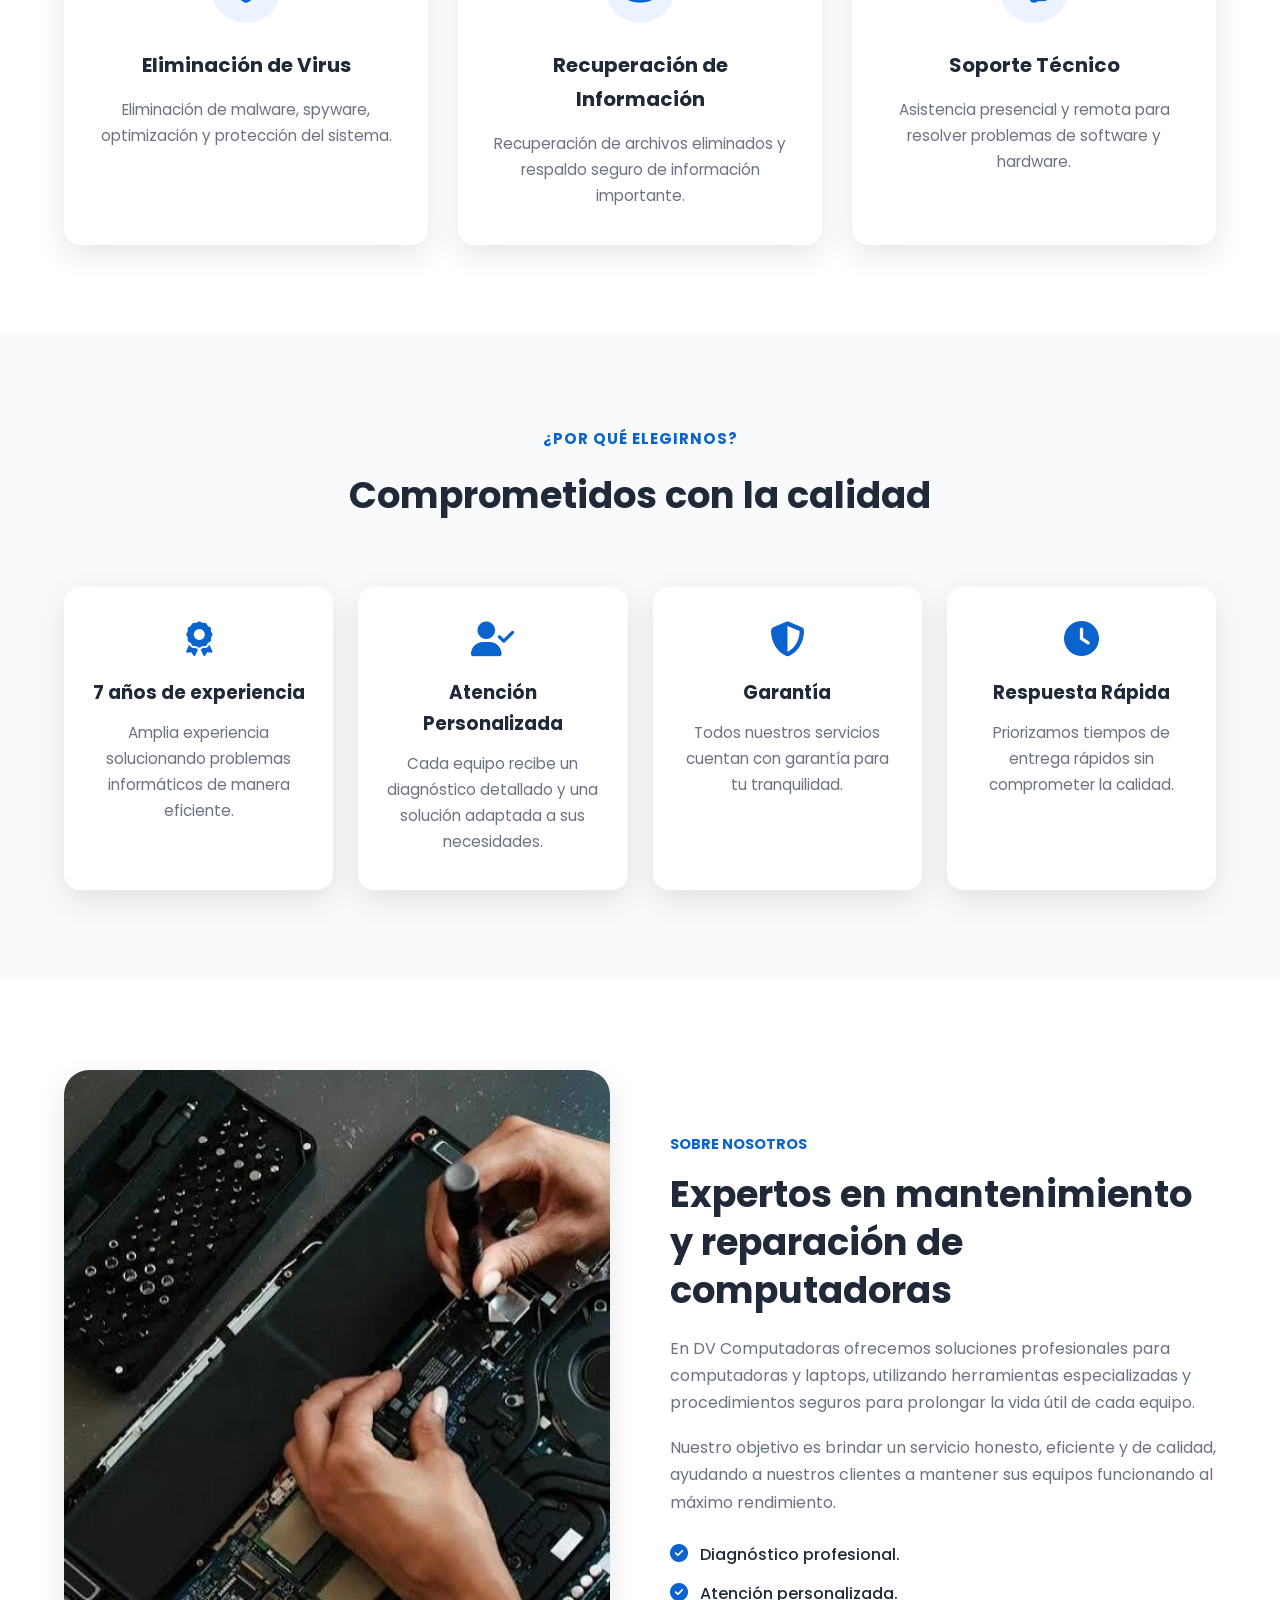
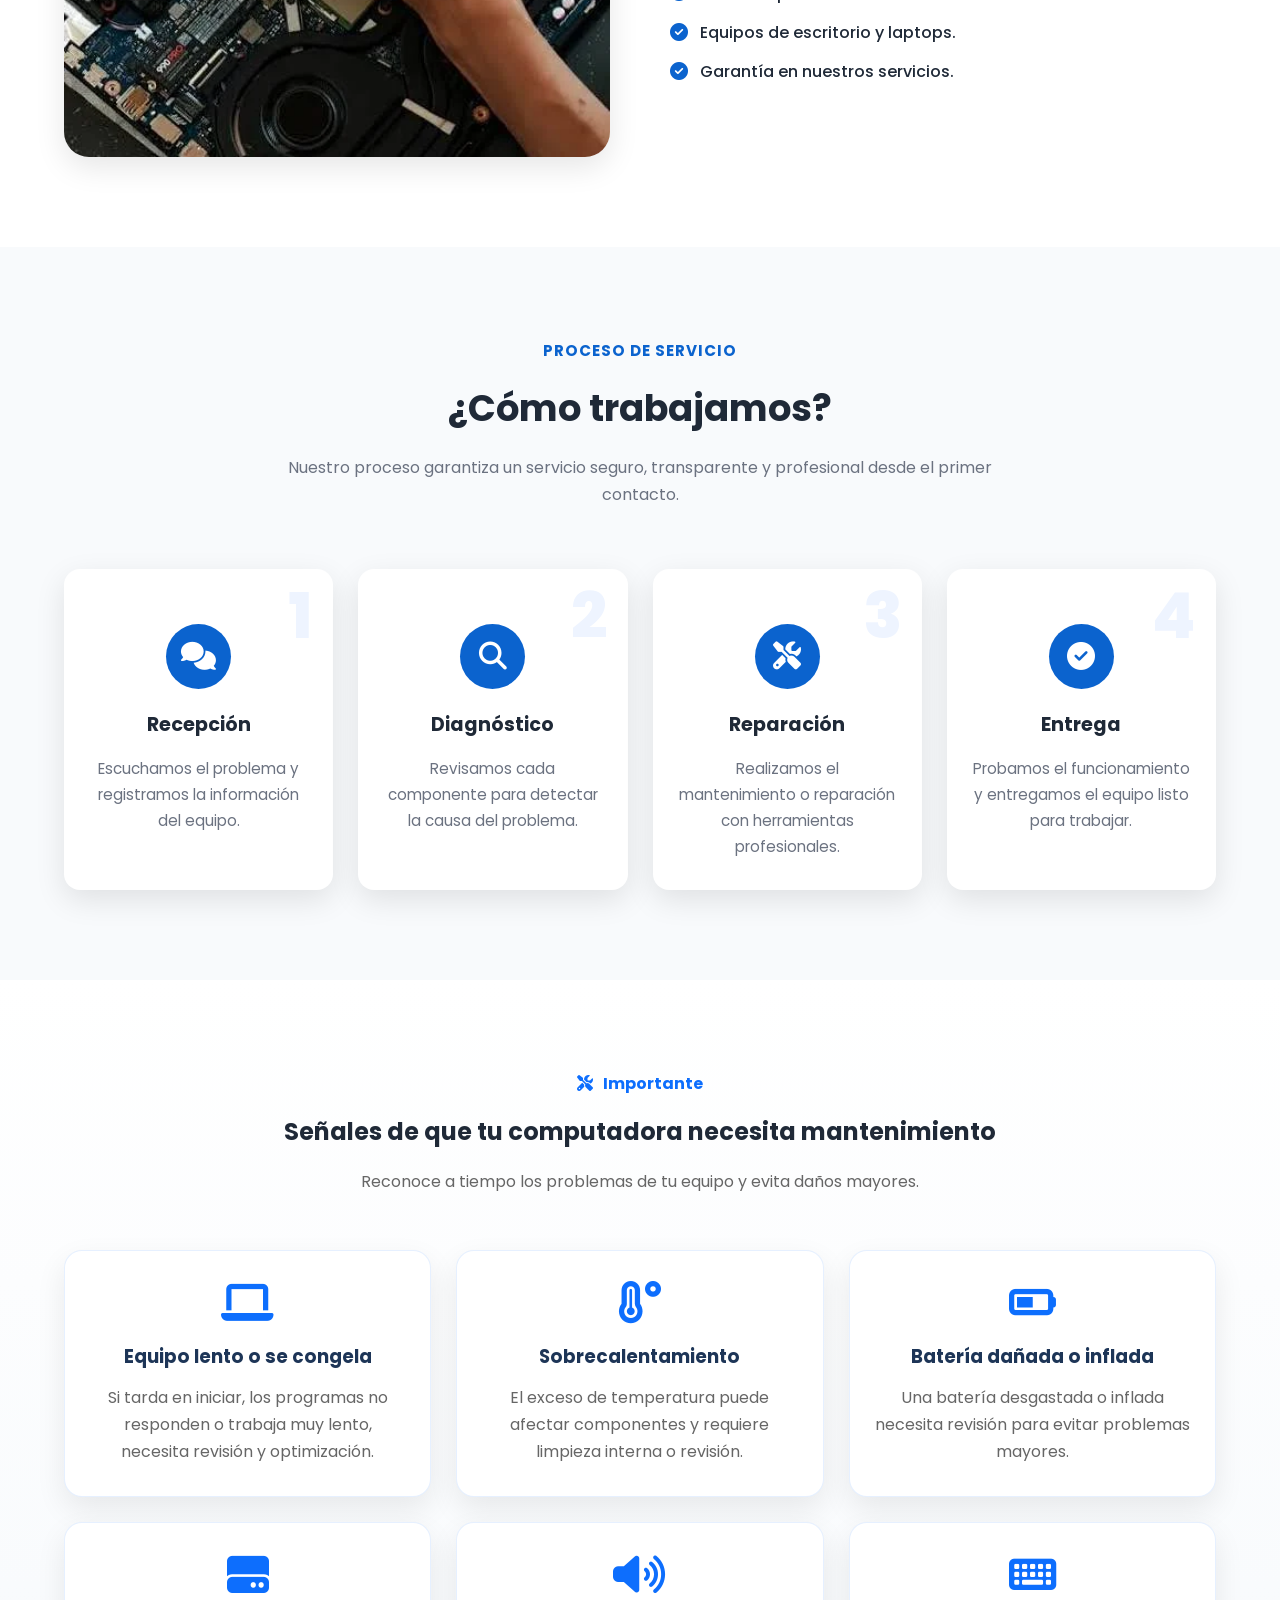
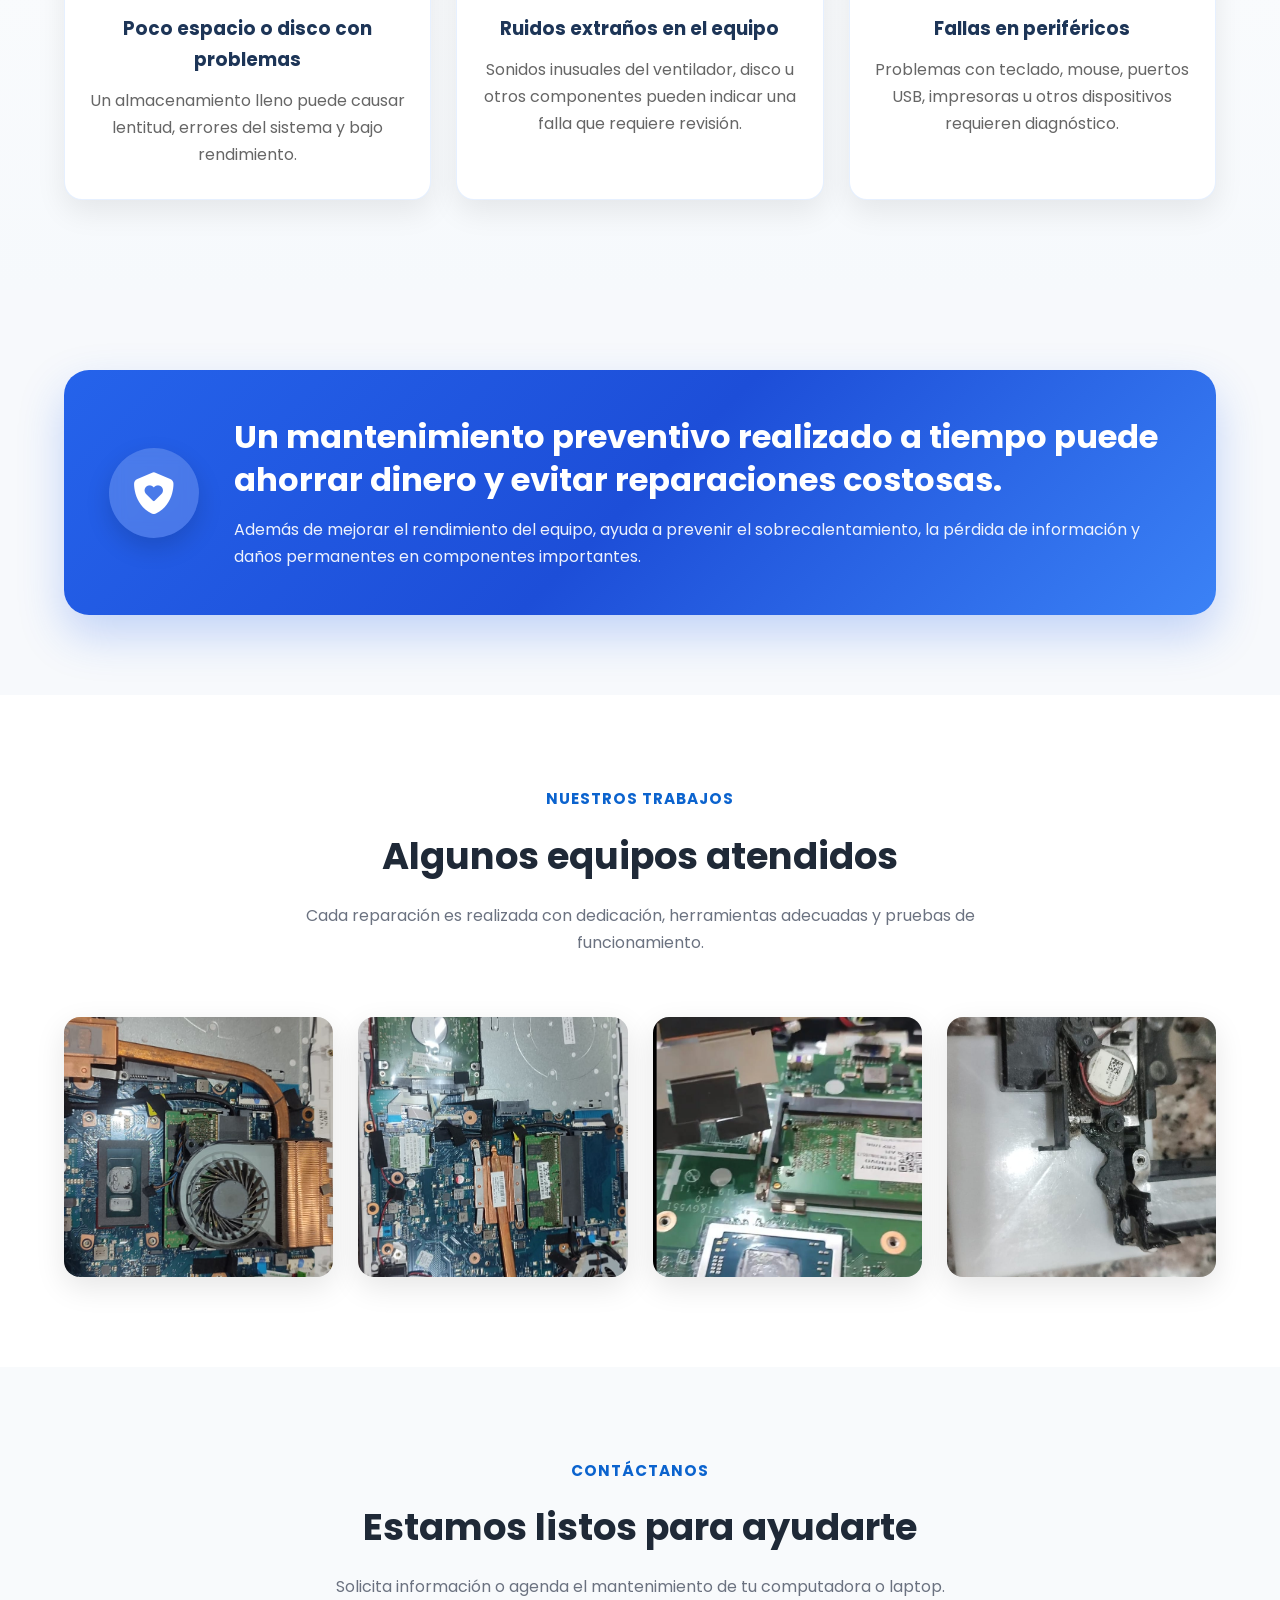
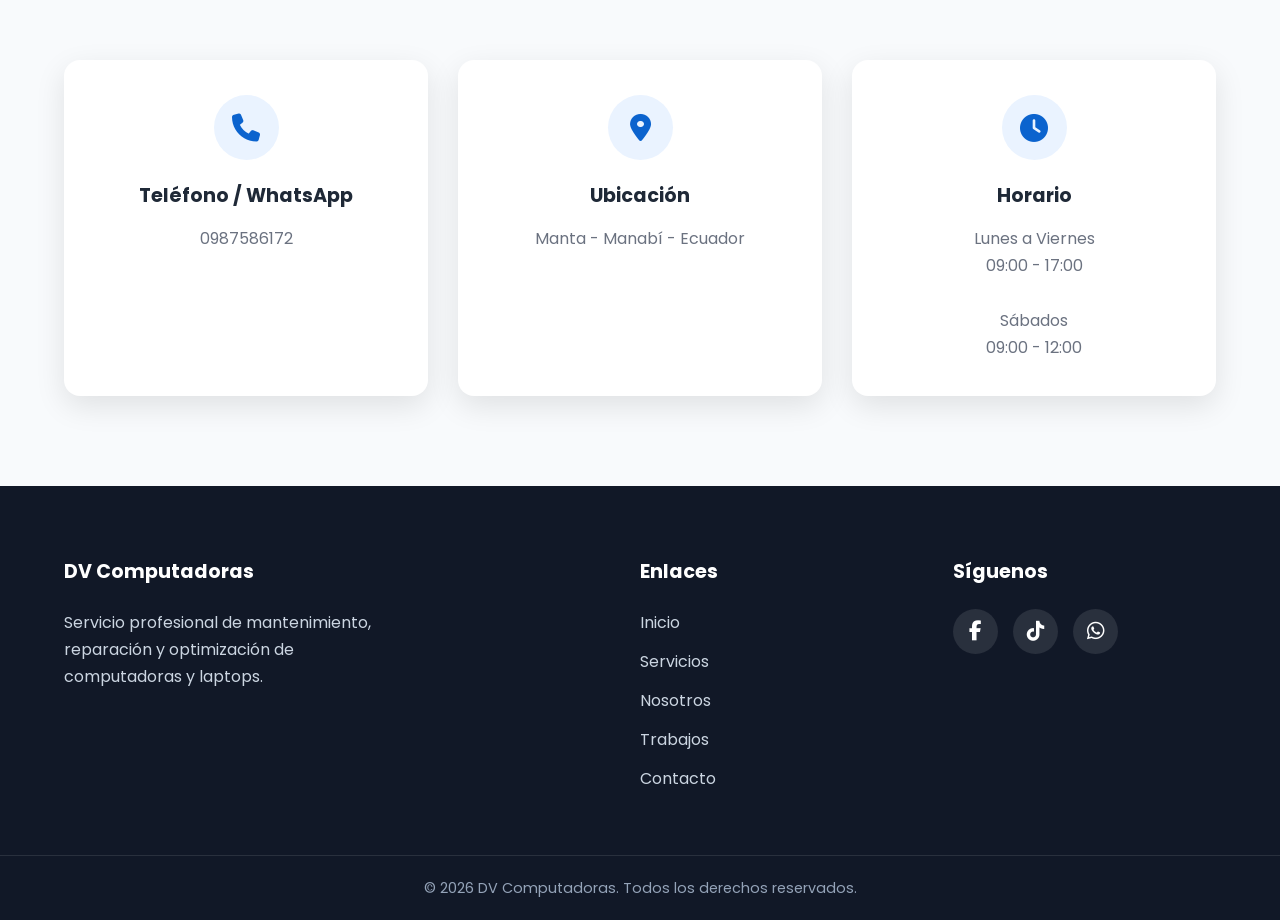
==== commit 64955e75: "Update index.html" ====
--- a/index.html
+++ b/index.html
@@ -572,112 +572,112 @@
 
         </div>
 
-
-        <div class="senales-grid">
-
-
-            <div class="tarjeta-senal">
-
-                <i class="fas fa-laptop"></i>
-
-                <h3>
-                    Equipo lento o se congela
-                </h3>
-
-                <p>
-                    Si tarda en iniciar, los programas no responden
-                    o trabaja muy lento, necesita revisión y optimización.
-                </p>
-
-            </div>
-
-
-
-            <div class="tarjeta-senal">
-
-                <i class="fas fa-temperature-high"></i>
-
-                <h3>
-                    Sobrecalentamiento
-                </h3>
-
-                <p>
-                    El exceso de temperatura puede afectar componentes
-                    y requiere limpieza interna o revisión.
-                </p>
-
-            </div>
-
-
-
-            <div class="tarjeta-senal">
-
-                <i class="fas fa-battery-half"></i>
-
-                <h3>
-                    Batería dañada o inflada
-                </h3>
-
-                <p>
-                    Una batería desgastada o inflada necesita revisión
-                    para evitar problemas mayores.
-                </p>
-
-            </div>
-
-
-
-            <div class="tarjeta-senal">
-
-                <i class="fas fa-hard-drive"></i>
-
-                <h3>
-                    Poco espacio o disco con problemas
-                </h3>
-
-                <p>
-                    Un almacenamiento lleno puede causar lentitud
-                    y errores del sistema.
-                </p>
-
-            </div>
-
-
-
-            <div class="tarjeta-senal">
-
-                <i class="fas fa-virus"></i>
-
-                <h3>
-                    Virus y errores de Windows
-                </h3>
-
-                <p>
-                    Eliminamos virus, malware y programas no deseados.
-                </p>
-
-            </div>
-
-
-
-            <div class="tarjeta-senal">
-
-                <i class="fas fa-wifi"></i>
-
-                <h3>
-                    Servicio técnico remoto
-                </h3>
-
-                <p>
-                    Instalación de programas, Windows, Office,
-                    antivirus y configuraciones por internet.
-                </p>
-
-            </div>
-
-
-        </div>
-
+<div class="senales-grid">
+
+
+    <div class="tarjeta-senal">
+
+        <i class="fas fa-laptop"></i>
+
+        <h3>
+            Equipo lento o se congela
+        </h3>
+
+        <p>
+            Si tarda en iniciar, los programas no responden
+            o trabaja muy lento, necesita revisión y optimización.
+        </p>
+
+    </div>
+
+
+
+    <div class="tarjeta-senal">
+
+        <i class="fas fa-temperature-high"></i>
+
+        <h3>
+            Sobrecalentamiento
+        </h3>
+
+        <p>
+            El exceso de temperatura puede afectar componentes
+            y requiere limpieza interna o revisión.
+        </p>
+
+    </div>
+
+
+
+    <div class="tarjeta-senal">
+
+        <i class="fas fa-battery-half"></i>
+
+        <h3>
+            Batería dañada o inflada
+        </h3>
+
+        <p>
+            Una batería desgastada o inflada necesita revisión
+            para evitar problemas mayores.
+        </p>
+
+    </div>
+
+
+
+    <div class="tarjeta-senal">
+
+        <i class="fas fa-hard-drive"></i>
+
+        <h3>
+            Poco espacio o disco con problemas
+        </h3>
+
+        <p>
+            Un almacenamiento lleno puede causar lentitud,
+            errores del sistema y bajo rendimiento.
+        </p>
+
+    </div>
+
+
+
+    <div class="tarjeta-senal">
+
+        <i class="fas fa-volume-high"></i>
+
+        <h3>
+            Ruidos extraños en el equipo
+        </h3>
+
+        <p>
+            Sonidos inusuales del ventilador, disco u otros
+            componentes pueden indicar una falla que requiere revisión.
+        </p>
+
+    </div>
+
+
+
+    <div class="tarjeta-senal">
+
+        <i class="fas fa-keyboard"></i>
+
+        <h3>
+            Fallas en periféricos
+        </h3>
+
+        <p>
+            Problemas con teclado, mouse, puertos USB,
+            impresoras u otros dispositivos requieren diagnóstico.
+        </p>
+
+    </div>
+
+
+</div>
+       
     </div>
 
 </section>
--- a/style.css
+++ b/style.css
@@ -1175,44 +1175,96 @@
 
 
 /*==================================================
-MANTENIMIENTO PREVENTIVO
+V11 - MANTENIMIENTO PREVENTIVO DESTACADO
 ==================================================*/
 
 .maintenance{
 
-    padding:70px 0;
-
-    background:#fff;
+    padding:80px 0;
+
+    background:#f7f9fc;
 
 }
 
 
 .maintenance-box{
 
+    position:relative;
+
+    overflow:hidden;
+
     display:flex;
 
     align-items:center;
 
     gap:35px;
+
+    padding:45px;
+
+    border-radius:25px;
 
     background:
 
     linear-gradient(
         135deg,
-        #0b63ce,
-        #084a99
+        #2563eb,
+        #1d4ed8,
+        #3b82f6
     );
 
-    padding:45px;
-
-    border-radius:25px;
-
     color:#fff;
 
-    box-shadow:var(--shadow);
-
-}
-
+    box-shadow:
+
+    0 20px 45px rgba(37,99,235,.25);
+
+    animation:
+
+    maintenanceBreath 6s ease-in-out infinite;
+
+}
+
+
+/* Brillo que cruza la tarjeta */
+
+.maintenance-box::before{
+
+    content:"";
+
+    position:absolute;
+
+    top:-120%;
+
+    left:-70%;
+
+    width:45%;
+
+    height:350%;
+
+    background:
+
+    linear-gradient(
+
+        90deg,
+
+        transparent,
+
+        rgba(255,255,255,.35),
+
+        transparent
+
+    );
+
+    transform:rotate(25deg);
+
+    animation:
+
+    maintenanceLight 7s linear infinite;
+
+}
+
+
+/* ICONO */
 
 .maintenance-icon{
 
@@ -1226,38 +1278,176 @@
 
     justify-content:center;
 
-    background:rgba(255,255,255,.15);
+    background:
+
+    rgba(255,255,255,.18);
 
     border-radius:50%;
 
+    backdrop-filter:blur(8px);
+
+    box-shadow:
+
+    0 10px 25px rgba(0,0,0,.15);
+
 }
 
 
 .maintenance-icon i{
 
-    font-size:40px;
-
-}
-
+    font-size:42px;
+
+    color:#fff;
+
+    animation:
+
+    shieldMove 4s ease-in-out infinite;
+
+}
+
+
+/* TEXTO */
 
 .maintenance-content h2{
 
     font-size:2rem;
 
-    line-height:1.3;
+    line-height:1.35;
 
     margin-bottom:15px;
 
+    color:#fff;
+
 }
 
 
 .maintenance-content p{
 
-    color:rgba(255,255,255,.85);
-
-}
-
-
+    color:
+
+    rgba(255,255,255,.92);
+
+    line-height:1.7;
+
+}
+
+
+/*==============================
+ANIMACIONES
+==============================*/
+
+
+@keyframes maintenanceBreath{
+
+
+    0%,100%{
+
+        transform:scale(1);
+
+        box-shadow:
+
+        0 20px 45px rgba(37,99,235,.25);
+
+    }
+
+
+    50%{
+
+        transform:scale(1.012);
+
+        box-shadow:
+
+        0 28px 60px rgba(37,99,235,.38);
+
+    }
+
+}
+
+
+
+@keyframes maintenanceLight{
+
+
+    0%{
+
+        left:-70%;
+
+    }
+
+
+    100%{
+
+        left:150%;
+
+    }
+
+}
+
+
+
+@keyframes shieldMove{
+
+
+    0%,100%{
+
+        transform:rotate(0deg);
+
+    }
+
+
+    25%{
+
+        transform:rotate(-6deg);
+
+    }
+
+
+    75%{
+
+        transform:rotate(6deg);
+
+    }
+
+}
+
+
+/* Hover elegante */
+
+.maintenance-box:hover{
+
+    transform:translateY(-6px);
+
+    transition:.35s ease;
+
+}
+
+
+/*==============================
+CELULAR
+==============================*/
+
+@media(max-width:768px){
+
+
+    .maintenance-box{
+
+        flex-direction:column;
+
+        text-align:center;
+
+        padding:35px 25px;
+
+    }
+
+
+    .maintenance-content h2{
+
+        font-size:1.55rem;
+
+    }
+
+
+}
 /*==================================================
 CONTADORES
 ==================================================*/
@@ -1999,6 +2189,10 @@
 V11 - SEÑALES DE MANTENIMIENTO
 ==================================================*/
 
+/*==================================================
+V11 - SEÑALES DE MANTENIMIENTO
+==================================================*/
+
 .senales-mantenimiento{
 
     padding:90px 0;
@@ -2015,7 +2209,7 @@
 
     gap:25px;
 
-    margin-top:50px;
+    margin-top:55px;
 
 }
 
@@ -2031,17 +2225,57 @@
 
     border:1px solid rgba(13,110,253,.10);
 
-    box-shadow:0 10px 25px rgba(0,0,0,.08);
-
-    transition:.35s ease;
+    box-shadow:0 12px 30px rgba(0,0,0,.08);
+
+    transition:all .35s ease;
+
+    position:relative;
+
+    overflow:hidden;
+
+    cursor:pointer;
+
+}
+
+/* Barra superior animada */
+
+.tarjeta-senal::before{
+
+    content:"";
+
+    position:absolute;
+
+    top:0;
+
+    left:0;
+
+    width:100%;
+
+    height:5px;
+
+    background:linear-gradient(90deg,#0d6efd,#00b4ff);
+
+    transform:scaleX(0);
+
+    transform-origin:left;
+
+    transition:.35s;
+
+}
+
+.tarjeta-senal:hover::before{
+
+    transform:scaleX(1);
 
 }
 
 .tarjeta-senal:hover{
 
-    transform:translateY(-8px);
-
-    box-shadow:0 18px 35px rgba(0,0,0,.15);
+    transform:translateY(-10px);
+
+    border-color:#0d6efd;
+
+    box-shadow:0 22px 45px rgba(0,0,0,.16);
 
 }
 
@@ -2053,6 +2287,56 @@
 
     margin-bottom:18px;
 
+    transition:all .35s ease;
+
+}
+
+/* Animación especial del icono */
+
+.tarjeta-senal:hover i{
+
+    animation:iconoMovimiento .75s ease;
+
+}
+
+@keyframes iconoMovimiento{
+
+    0%{
+
+        transform:translateX(0) rotate(0deg);
+
+    }
+
+    20%{
+
+        transform:translateX(-7px) rotate(-10deg);
+
+    }
+
+    40%{
+
+        transform:translateX(7px) rotate(10deg);
+
+    }
+
+    60%{
+
+        transform:translateX(-5px) rotate(-6deg);
+
+    }
+
+    80%{
+
+        transform:translateX(5px) rotate(6deg);
+
+    }
+
+    100%{
+
+        transform:translateX(0) rotate(0deg);
+
+    }
+
 }
 
 .tarjeta-senal h3{
@@ -2073,7 +2357,9 @@
 
 }
 
-/* TABLET */
+/*==========================
+TABLET
+==========================*/
 
 @media(max-width:992px){
 
@@ -2085,7 +2371,9 @@
 
 }
 
-/* CELULAR */
+/*==========================
+CELULAR
+==========================*/
 
 @media(max-width:768px){
 
@@ -2104,6 +2392,7 @@
     }
 
 }
+
 /*=========================================
 TÍTULO - SEÑALES DE MANTENIMIENTO
 =========================================*/
@@ -2116,26 +2405,24 @@
 
     margin:0 auto 50px;
 
-    text-align:center !important;
-
     display:flex;
 
     flex-direction:column;
 
+    align-items:center;
+
+    text-align:center;
+
+}
+
+.senales-mantenimiento .titulo-seccion span{
+
+    display:inline-flex;
+
+    align-items:center;
+
     justify-content:center;
 
-    align-items:center;
-
-}
-
-.senales-mantenimiento .titulo-seccion span{
-
-    display:inline-flex;
-
-    align-items:center;
-
-    justify-content:center;
-
     gap:10px;
 
     color:#0d6efd;
@@ -2148,22 +2435,14 @@
 
 .senales-mantenimiento .titulo-seccion h2{
 
-    width:100%;
-
-    text-align:center;
-
     margin-bottom:15px;
 
 }
 
 .senales-mantenimiento .titulo-seccion p{
 
-    width:100%;
-
-    text-align:center;
+    max-width:650px;
 
     color:#666;
 
-    max-width:650px;
-
-}
+}
